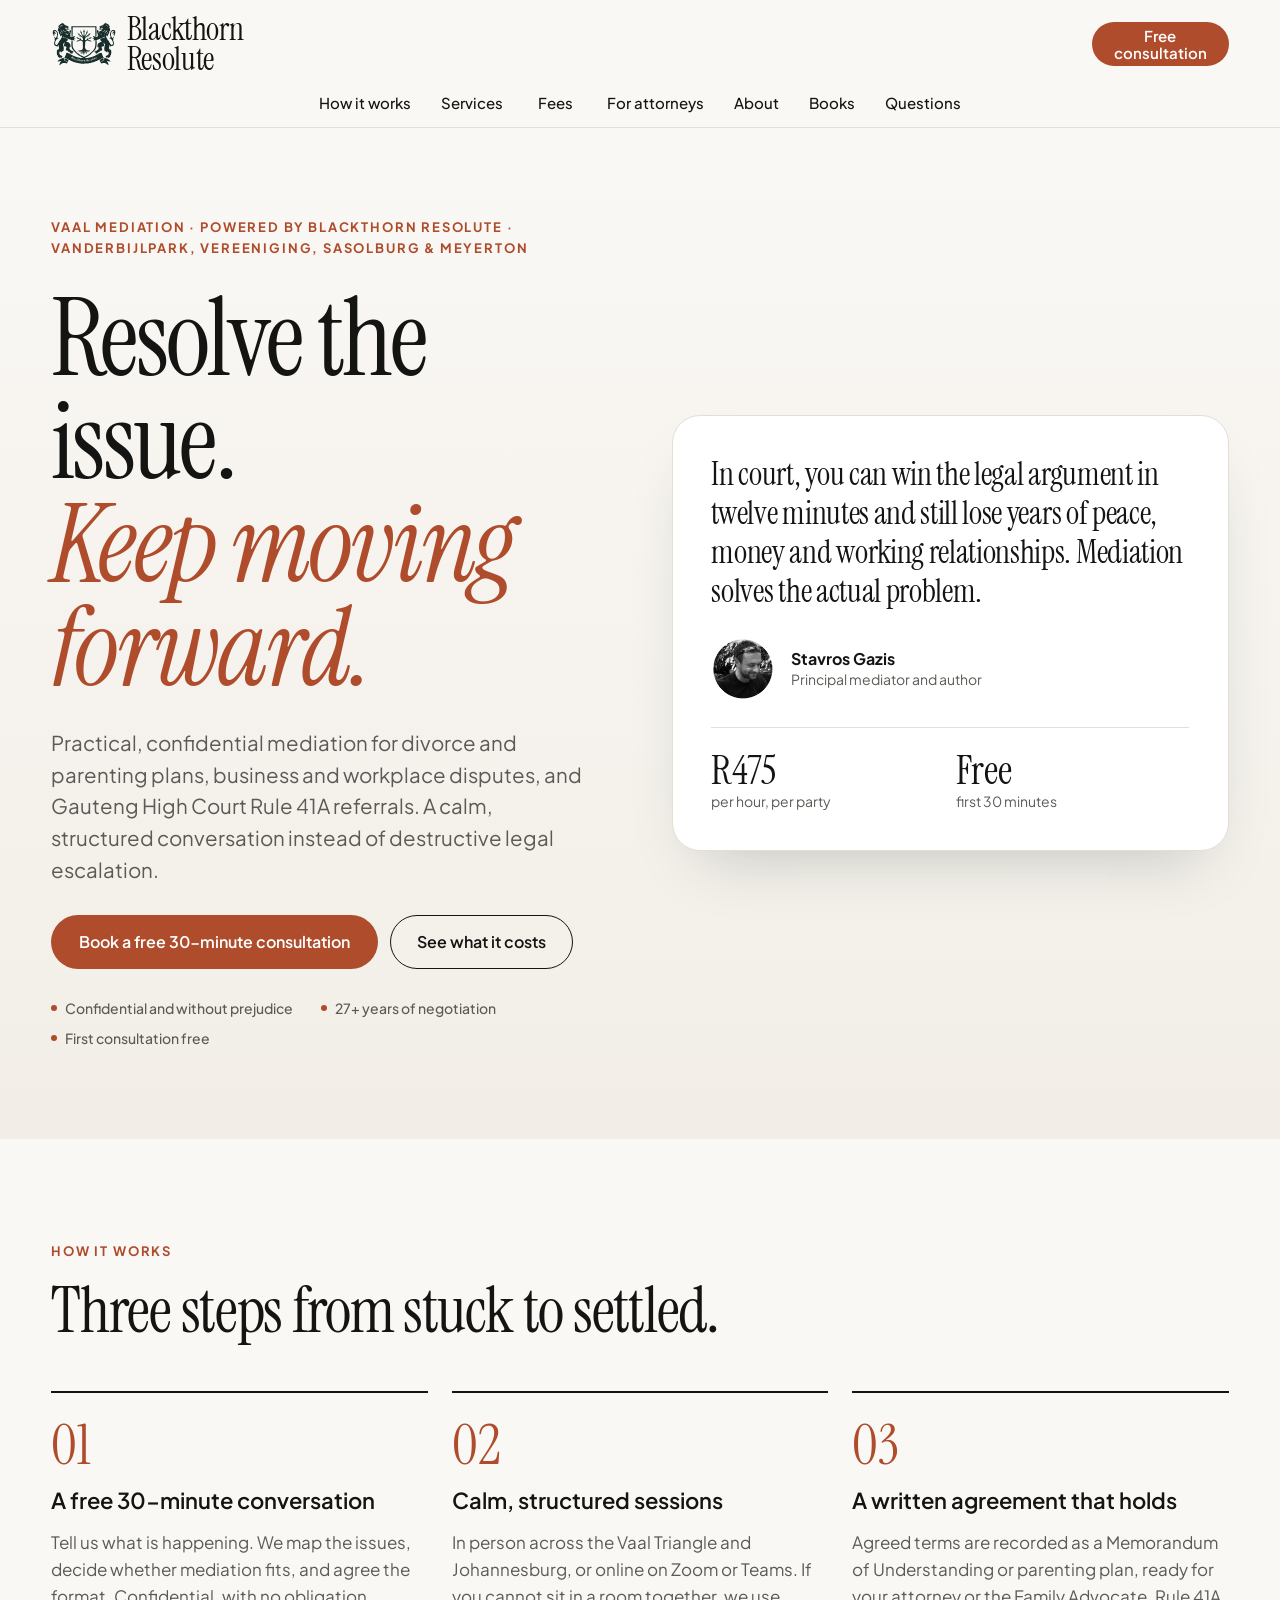
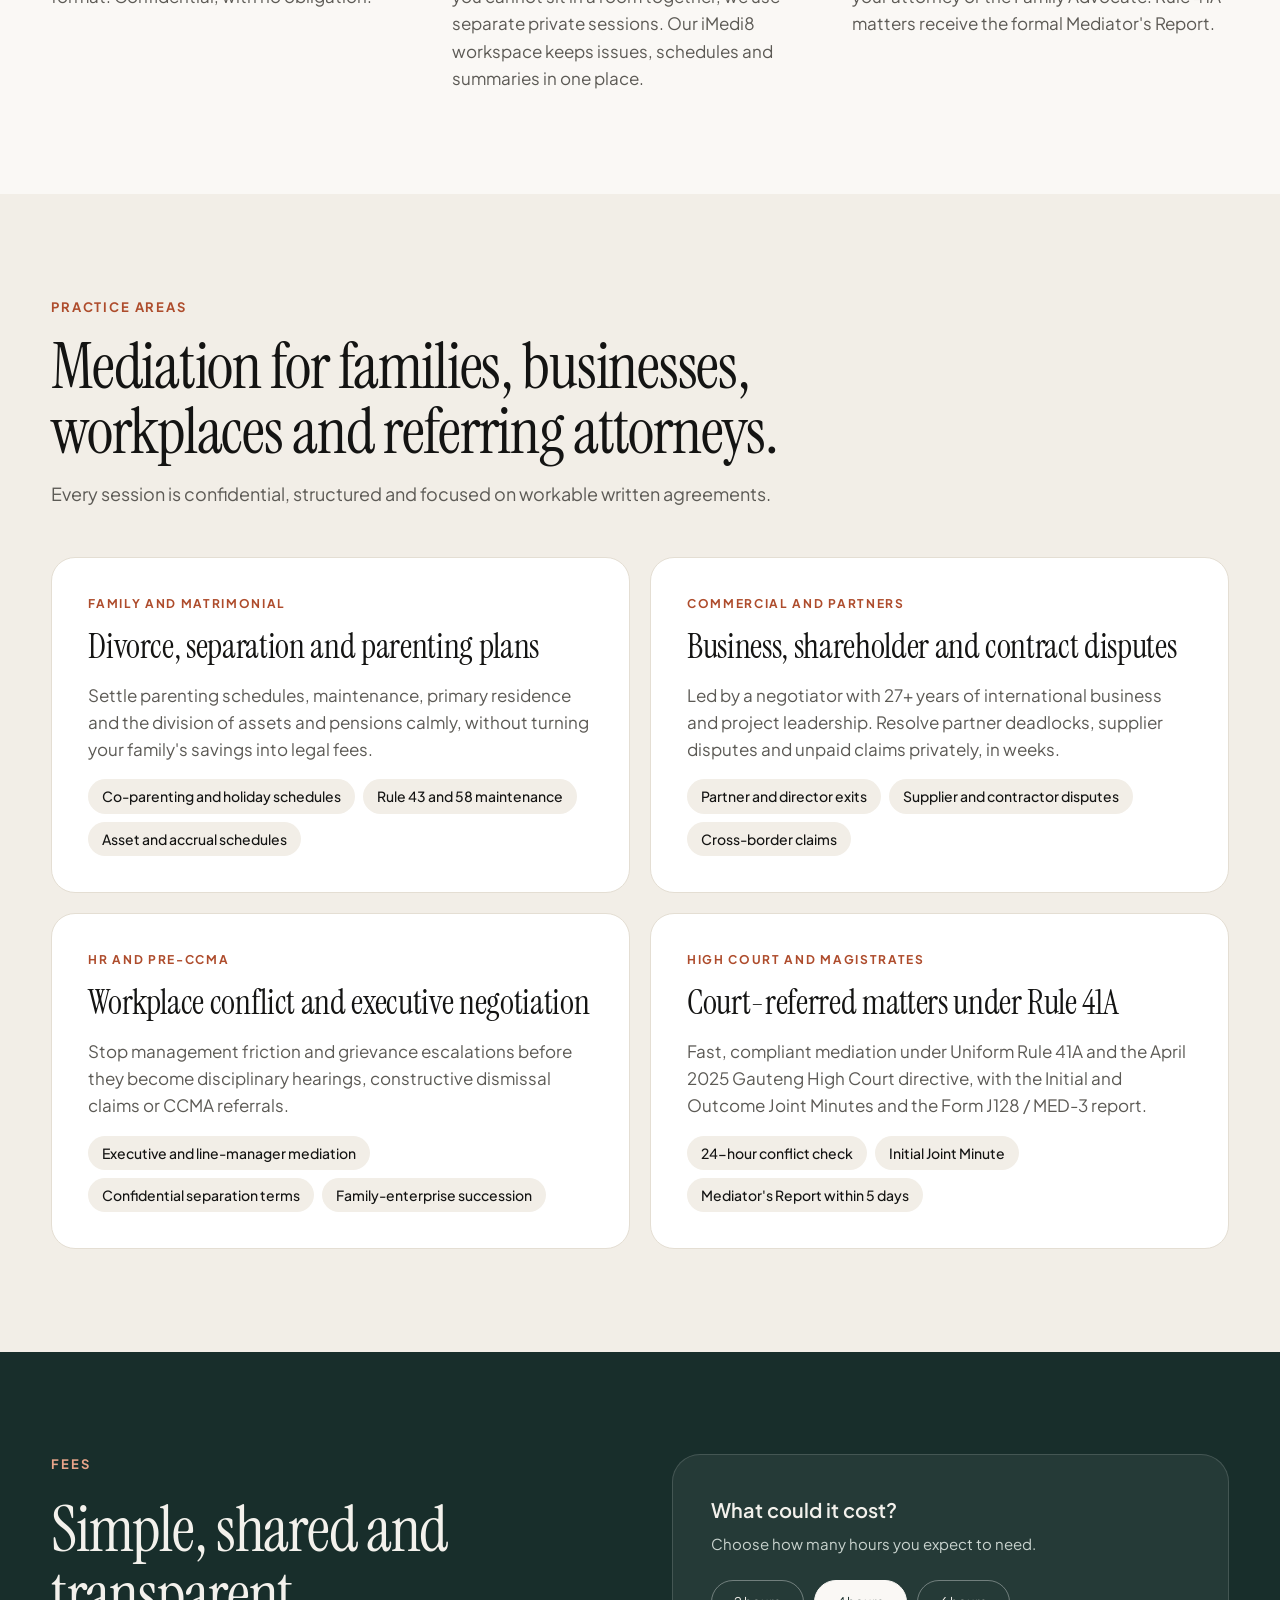
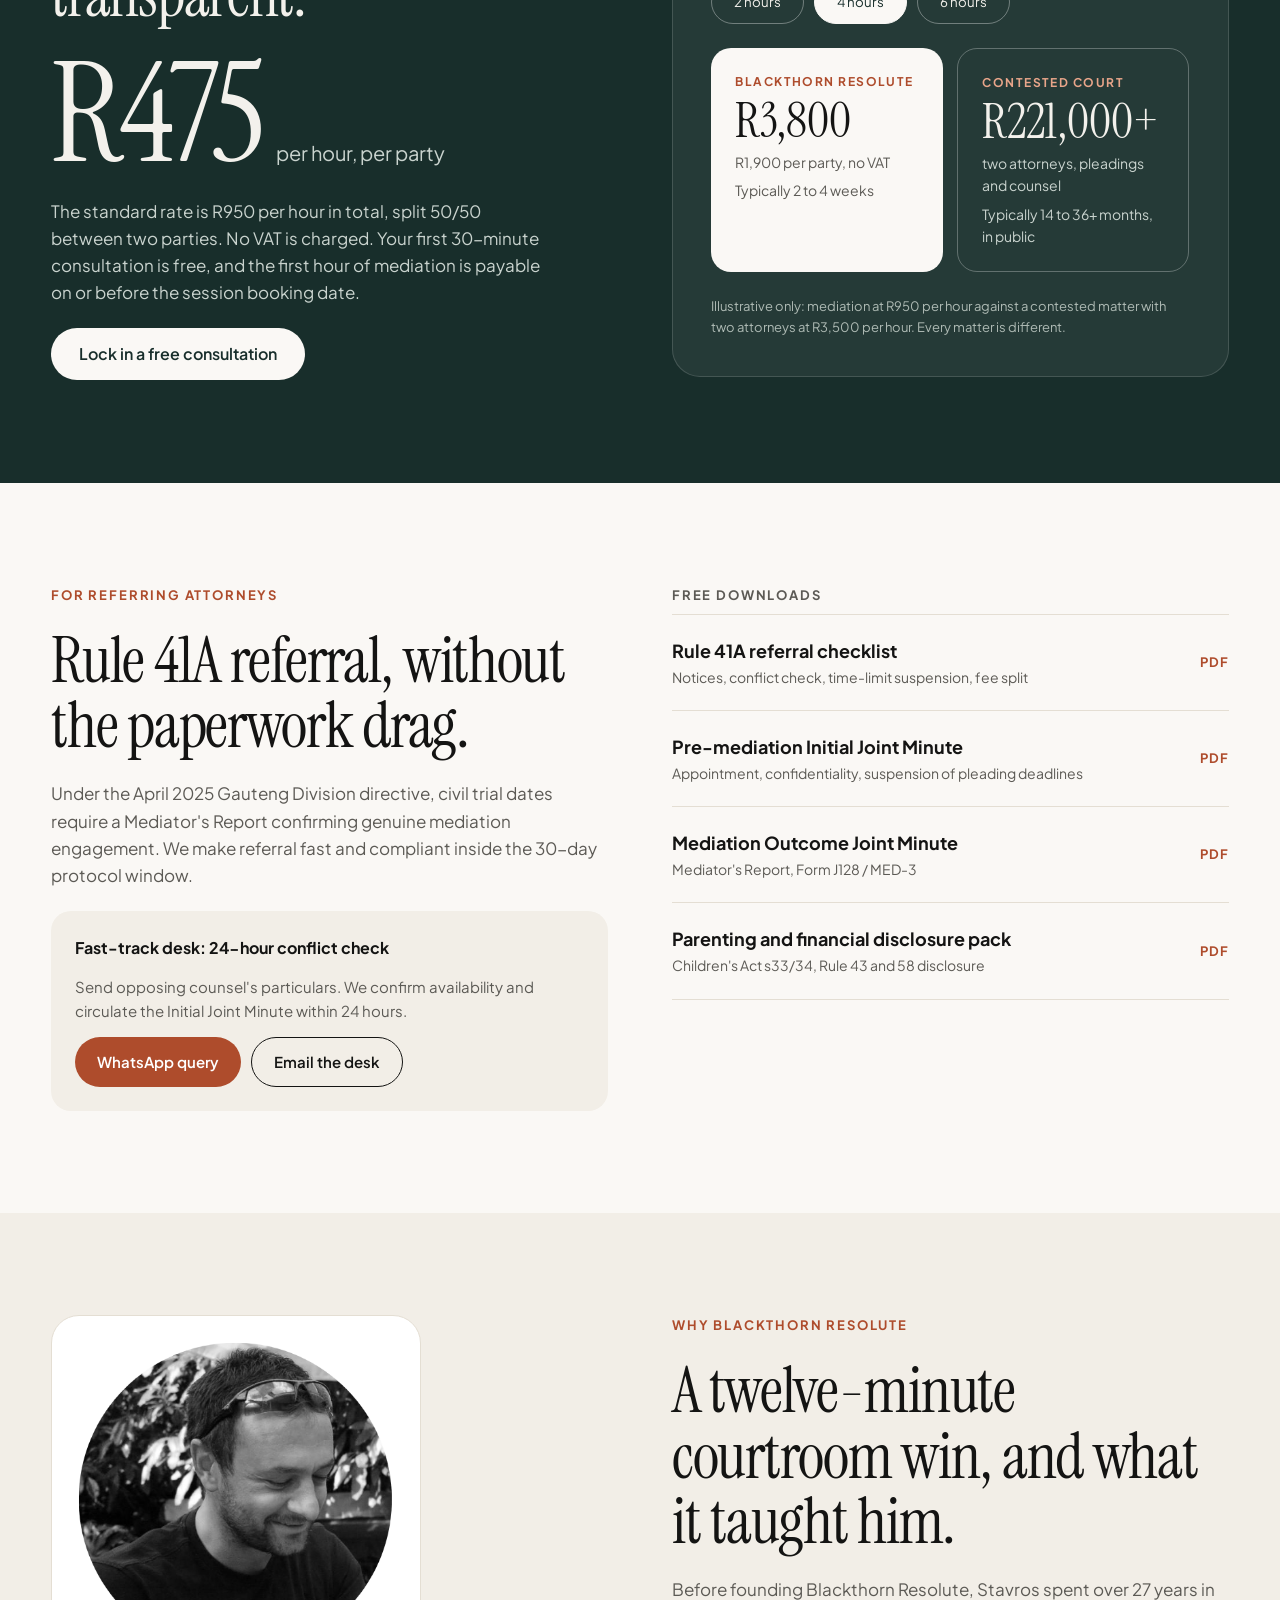
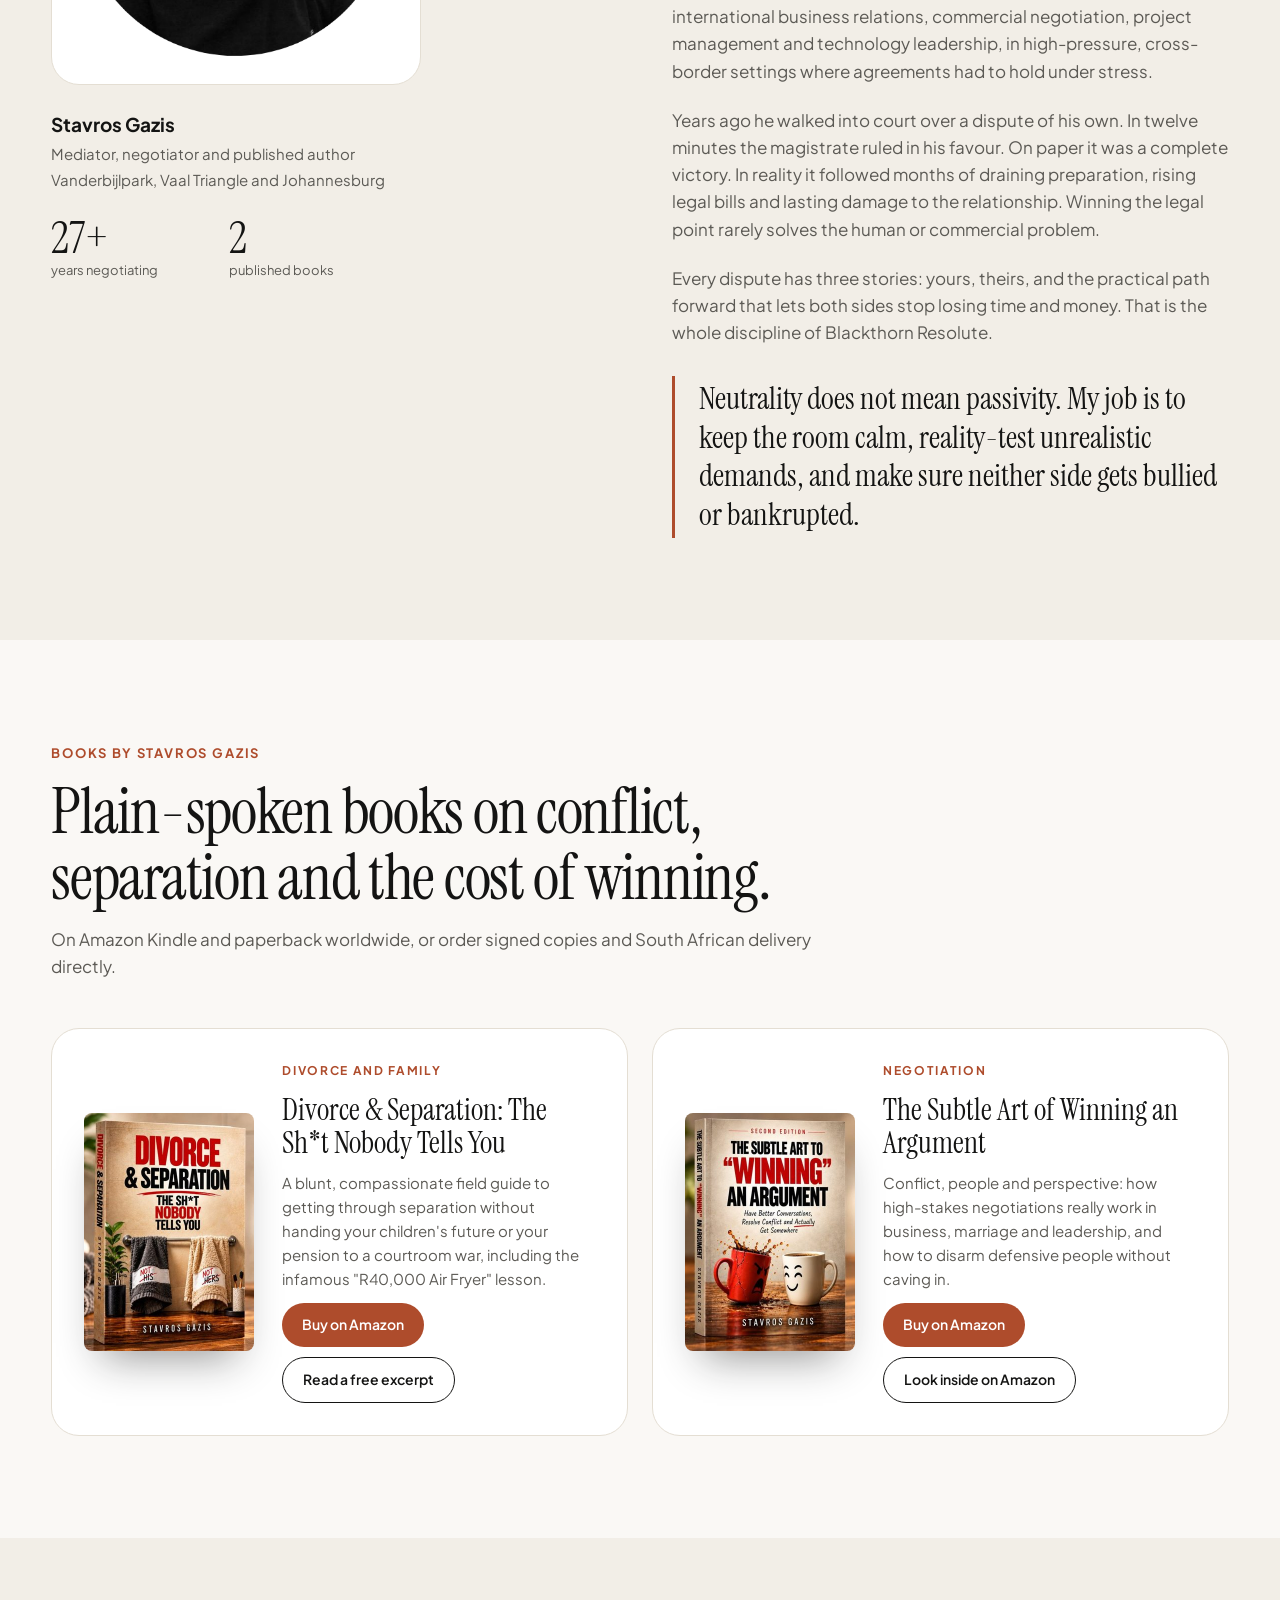
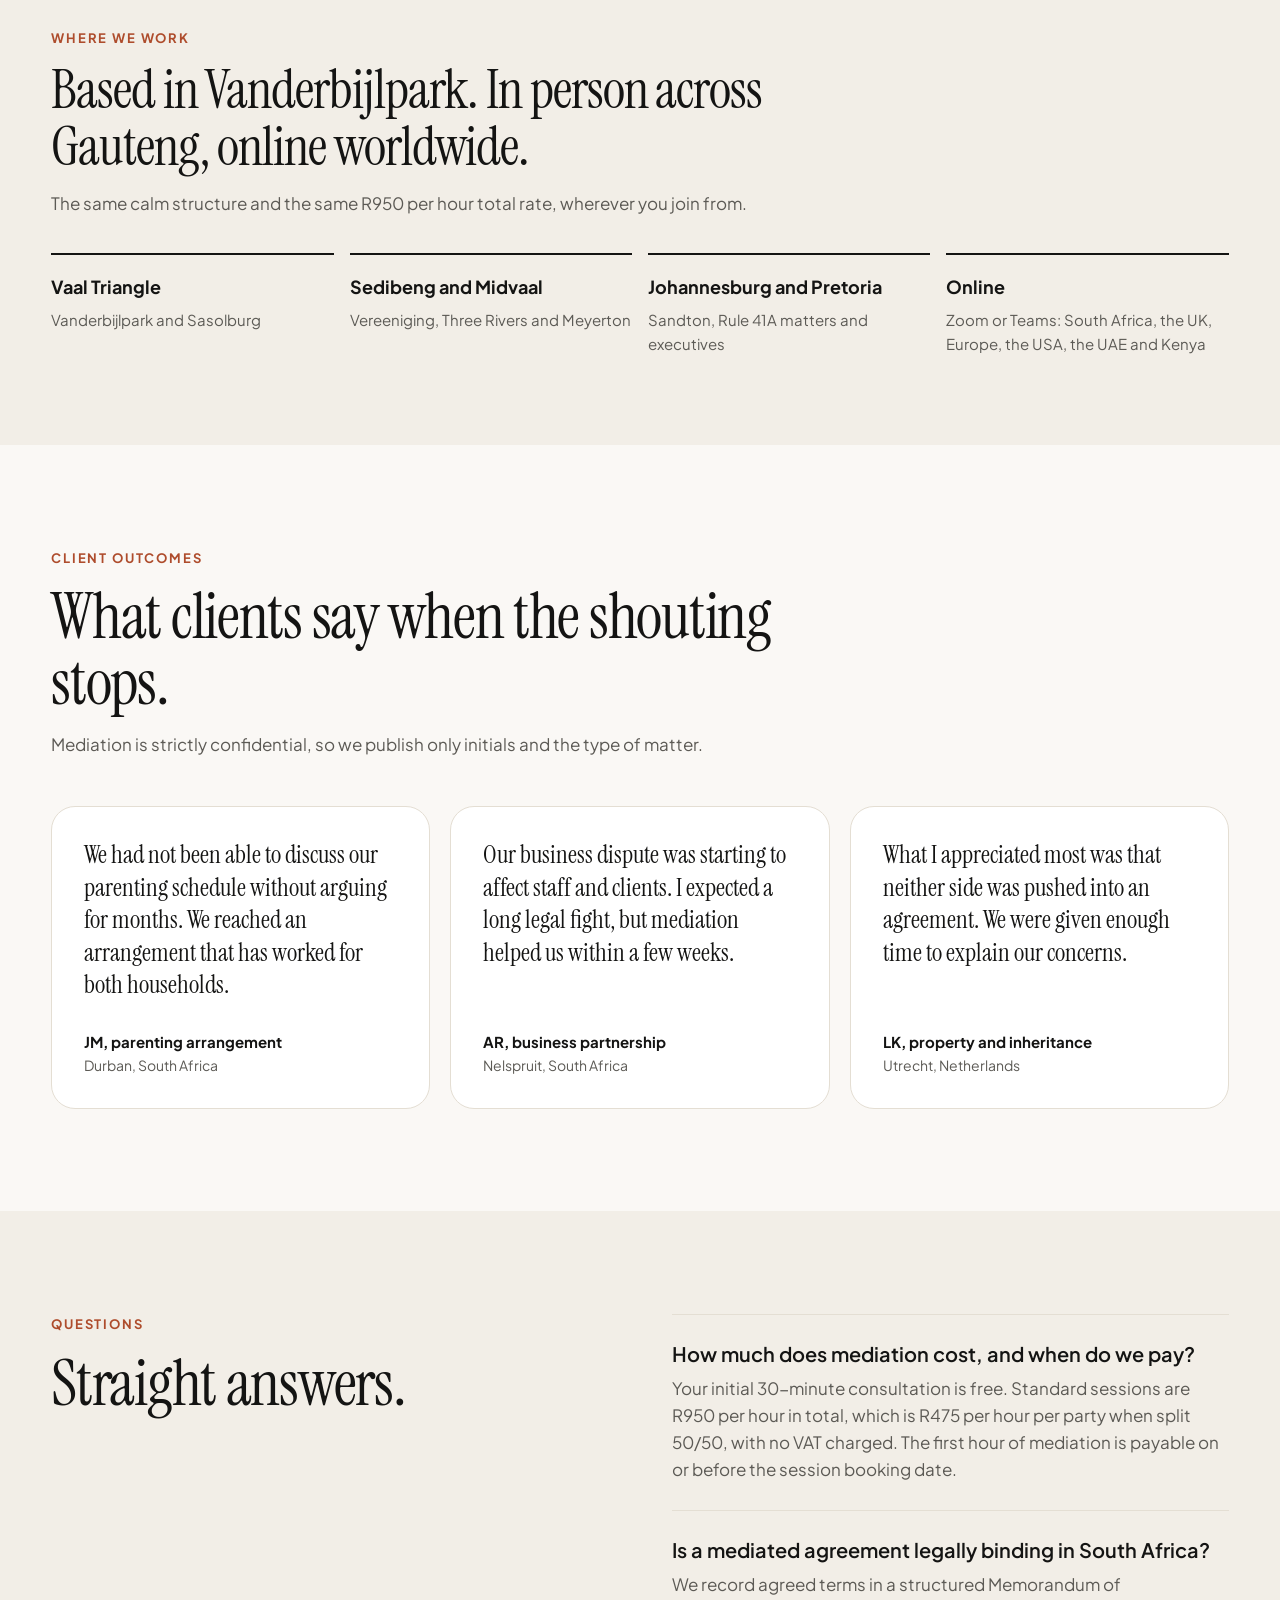
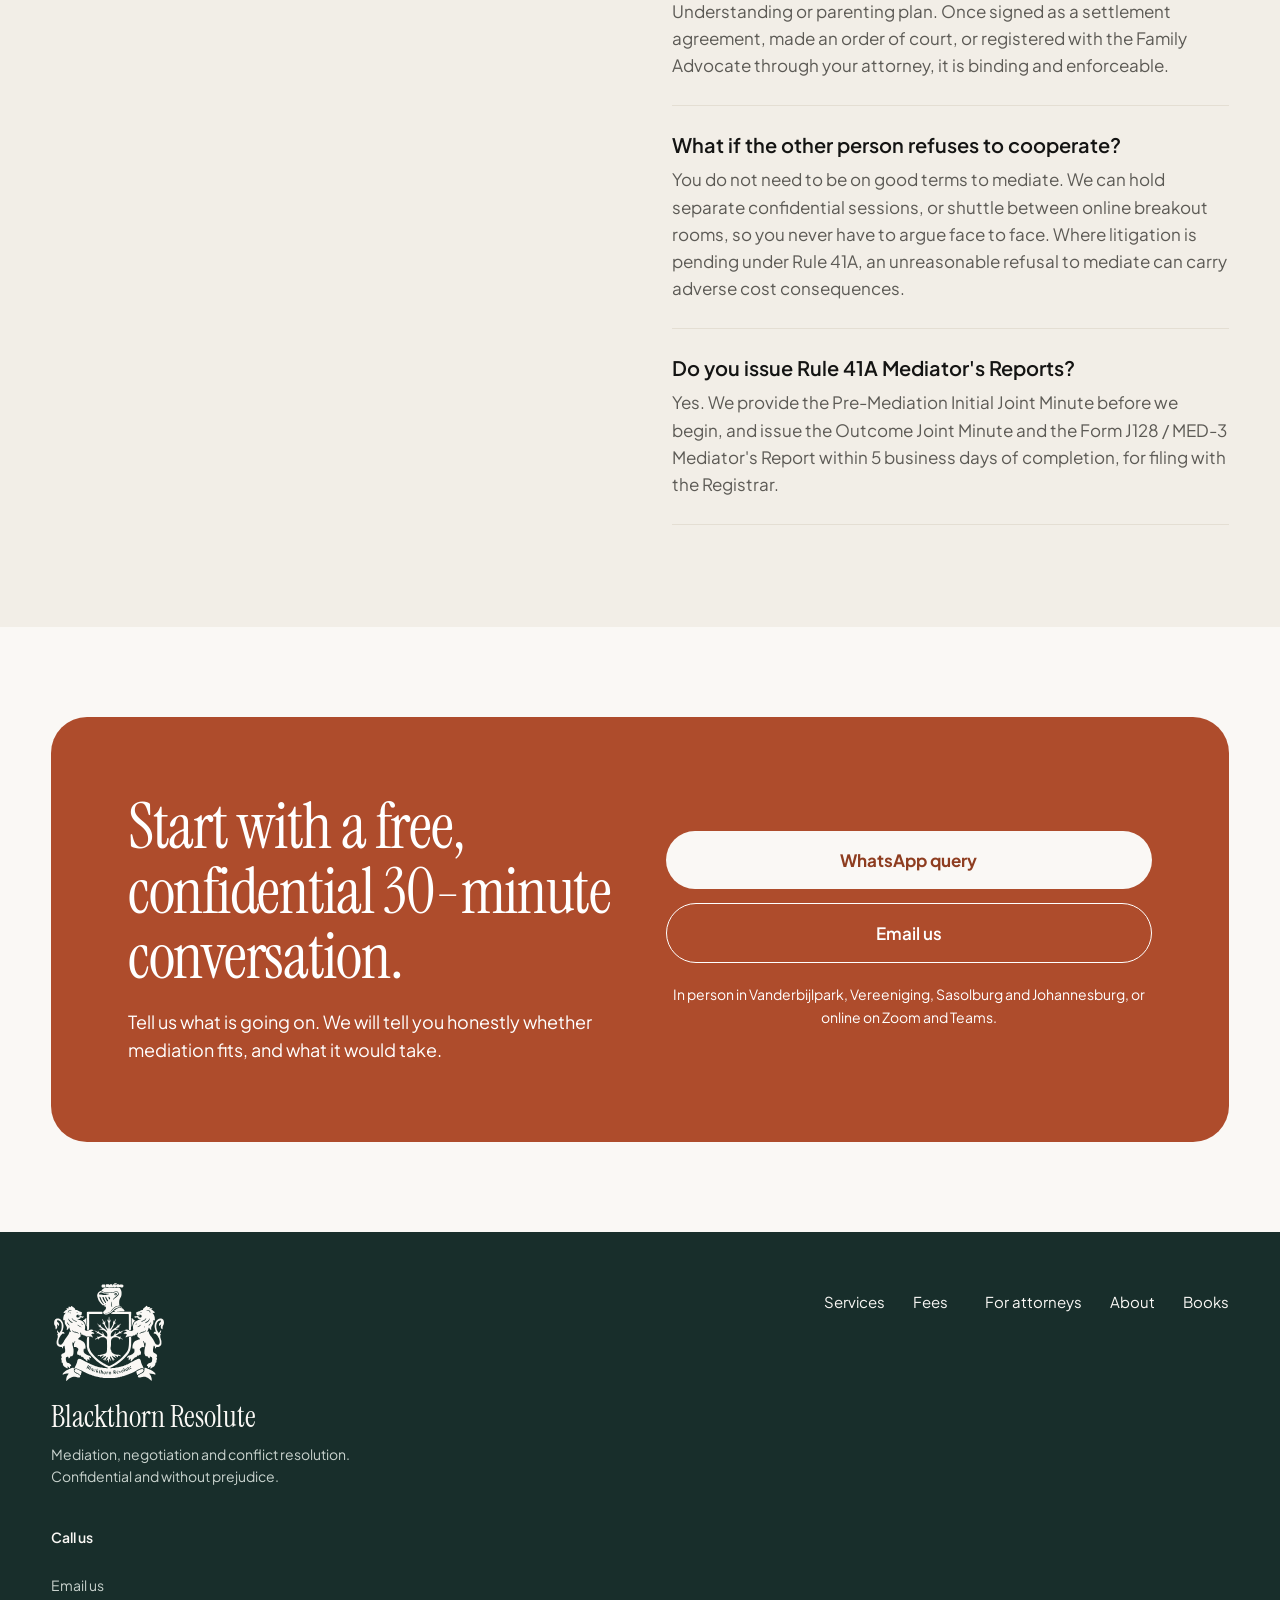
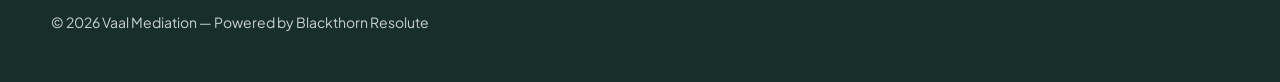
==== index.html @ d70e021b "Move Look inside button to second book" ====
<!doctype html>
<html lang="en">
<head>
<meta charset="utf-8">
<meta name="viewport" content="width=device-width, initial-scale=1">
<title>Vaal Mediation | Vanderbijlpark, Vereeniging, Sasolburg &amp; Meyerton</title>
<meta name="description" content="Vaal Mediation, powered by Blackthorn Resolute: divorce, business &amp; Rule 41A mediation in Vanderbijlpark, Vereeniging, Sasolburg &amp; Meyerton. Free 30-min consult">
<link rel="icon" href="assets/crest-compact-ink.svg" type="image/svg+xml">
<link rel="icon" href="favicon.ico" sizes="48x48">
<link rel="apple-touch-icon" href="apple-touch-icon.png">
<link rel="preconnect" href="https://fonts.googleapis.com">
<link rel="preconnect" href="https://fonts.gstatic.com" crossorigin>
<link rel="preload" as="style" href="https://fonts.googleapis.com/css2?family=Instrument+Serif:ital@0;1&family=Plus+Jakarta+Sans:wght@400;500;600;700&display=swap">
<link rel="stylesheet" href="https://fonts.googleapis.com/css2?family=Instrument+Serif:ital@0;1&family=Plus+Jakarta+Sans:wght@400;500;600;700&display=swap" media="print" onload="this.media='all'">
<noscript><link rel="stylesheet" href="https://fonts.googleapis.com/css2?family=Instrument+Serif:ital@0;1&family=Plus+Jakarta+Sans:wght@400;500;600;700&display=swap"></noscript>
<style>
body{margin:0}
a{color:#AE4C2C}a:hover{color:#8E3D20}
html{scroll-behavior:smooth}
.hrs{border:1.5px solid rgba(255,255,255,.35);background:transparent;color:#F3F1EC}
.hrs[aria-pressed="true"]{border-color:#FAF8F5;background:#FAF8F5;color:#182E2B}
</style>
<link rel="canonical" href="https://vaalmediation.co.za/">
<meta name="robots" content="index, follow, max-image-preview:large, max-snippet:-1, max-video-preview:-1">
<!-- Search engine verification (uncomment + paste codes when issued): <meta name="google-site-verification" content="PASTE_GOOGLE_CODE"> <meta name="msvalidate.01" content="PASTE_BING_CODE"> -->
<meta name="author" content="Stavros Gazis — Blackthorn Resolute">
<meta name="geo.region" content="ZA-GP">
<meta name="geo.placename" content="Vanderbijlpark, Vereeniging, Sasolburg, Meyerton, Three Rivers, Vaal Triangle, Sedibeng, Gauteng">
<meta property="og:type" content="website">
<meta property="og:locale" content="en_ZA">
<meta property="og:site_name" content="Vaal Mediation — Powered by Blackthorn Resolute">
<meta property="og:title" content="Vaal Mediation | Divorce, Business &amp; Rule 41A Mediation in Vanderbijlpark, Vereeniging &amp; Sasolburg">
<meta property="og:description" content="Confidential mediation across the Vaal Triangle (Vanderbijlpark, Vereeniging, Sasolburg, Meyerton) and online, powered by Blackthorn Resolute. R475/hr per party. Free 30-minute consultation.">
<meta property="og:url" content="https://vaalmediation.co.za/">
<meta property="og:image" content="https://vaalmediation.co.za/assets/stavros.png">
<meta name="twitter:card" content="summary_large_image">
<meta name="twitter:title" content="Vaal Mediation — Powered by Blackthorn Resolute">
<meta name="twitter:description" content="Divorce, parenting plan, commercial and Rule 41A mediation in Vanderbijlpark, Vereeniging, Sasolburg &amp; Meyerton. R475/hr per party. Free 30-minute consultation.">
<meta name="twitter:image" content="https://vaalmediation.co.za/assets/stavros.png">
<script type="application/ld+json">
{
  "@context": "https://schema.org",
  "@graph": [
    {
      "@type": [
        "LegalService",
        "ProfessionalService"
      ],
      "@id": "https://vaalmediation.co.za/#service",
      "name": "Vaal Mediation — Powered by Blackthorn Resolute",
      "alternateName": "Blackthorn Resolute Vaal Triangle Mediation Desk",
      "url": "https://vaalmediation.co.za/",
      "logo": "https://vaalmediation.co.za/assets/crest-compact-ink.svg",
      "image": "https://vaalmediation.co.za/assets/stavros.png",
      "description": "Dedicated Vaal Triangle and Sedibeng regional mediation desk of Blackthorn Resolute, led by Principal Mediator Stavros Gazis. Specialising in divorce and parenting plans, business and shareholder disputes, workplace conflict, and Gauteng High Court Rule 41A referrals in Vanderbijlpark, Vereeniging, Sasolburg, Three Rivers, and Meyerton.",
      "telephone": "+27648987503",
      "email": "support@blackthornresolute.co.za",
      "priceRange": "R475 per hour per party (R950/hr total, no VAT)",
      "currenciesAccepted": "ZAR",
      "founder": {
        "@id": "https://vaalmediation.co.za/#stavros-gazis"
      },
      "parentOrganization": {
        "@type": "Organization",
        "name": "Blackthorn Resolute",
        "url": "https://blackthornresolute.co.za/"
      },
      "address": {
        "@type": "PostalAddress",
        "addressLocality": "Vanderbijlpark",
        "addressRegion": "Gauteng",
        "addressCountry": "ZA"
      },
      "areaServed": [
        {
          "@type": "City",
          "name": "Vanderbijlpark"
        },
        {
          "@type": "City",
          "name": "Vereeniging"
        },
        {
          "@type": "City",
          "name": "Sasolburg"
        },
        {
          "@type": "City",
          "name": "Meyerton"
        },
        {
          "@type": "Place",
          "name": "Three Rivers"
        },
        {
          "@type": "AdministrativeArea",
          "name": "Vaal Triangle"
        },
        {
          "@type": "AdministrativeArea",
          "name": "Sedibeng District Municipality"
        },
        {
          "@type": "AdministrativeArea",
          "name": "Midvaal Local Municipality"
        },
        {
          "@type": "City",
          "name": "Johannesburg"
        },
        {
          "@type": "City",
          "name": "Pretoria"
        }
      ],
      "hasOfferCatalog": {
        "@type": "OfferCatalog",
        "name": "Vaal Triangle Mediation Services",
        "itemListElement": [
          {
            "@type": "Offer",
            "name": "Free 30-Minute Initial Mediation Consultation",
            "price": "0",
            "priceCurrency": "ZAR"
          },
          {
            "@type": "Offer",
            "name": "Standard Mediation Session (Per Party Split Rate)",
            "price": "475",
            "priceCurrency": "ZAR",
            "description": "R950 per hour in total, split 50/50 at R475 per hour per party, with no VAT charged."
          }
        ]
      }
    },
    {
      "@type": "Person",
      "@id": "https://vaalmediation.co.za/#stavros-gazis",
      "name": "Stavros Gazis",
      "jobTitle": "Principal Mediator, Negotiator and Author",
      "worksFor": {
        "@id": "https://vaalmediation.co.za/#service"
      },
      "sameAs": [
        "https://www.amazon.com/dp/B0HM3ZNJ4K",
        "https://www.amazon.com/dp/B0HLMHGGYF"
      ]
    },
    {
      "@type": "Book",
      "name": "Divorce & Separation: The Sh*t Nobody Tells You",
      "author": {
        "@id": "https://vaalmediation.co.za/#stavros-gazis"
      },
      "url": "https://www.amazon.com/dp/B0HM3ZNJ4K",
      "identifier": "B0HM3ZNJ4K"
    },
    {
      "@type": "Book",
      "name": "The Subtle Art of Winning an Argument",
      "author": {
        "@id": "https://vaalmediation.co.za/#stavros-gazis"
      },
      "isbn": "979-8657033007",
      "url": "https://www.amazon.com/dp/B0HLMHGGYF",
      "identifier": "B0HLMHGGYF"
    },
    {
      "@type": "FAQPage",
      "mainEntity": [
        {
          "@type": "Question",
          "name": "How much does mediation cost in the Vaal Triangle, and when do we pay?",
          "acceptedAnswer": {
            "@type": "Answer",
            "text": "Your initial 30-minute consultation is free. Standard sessions are R950 per hour in total, which is R475 per hour per party when split 50/50, with no VAT charged. The first hour of mediation is payable on or before the session booking date."
          }
        },
        {
          "@type": "Question",
          "name": "Is a mediated agreement legally binding in South Africa?",
          "acceptedAnswer": {
            "@type": "Answer",
            "text": "We record agreed terms in a structured Memorandum of Understanding or parenting plan. Once signed as a settlement agreement, made an order of court, or registered with the Family Advocate through your attorney, it is binding and enforceable."
          }
        },
        {
          "@type": "Question",
          "name": "What if the other person refuses to cooperate?",
          "acceptedAnswer": {
            "@type": "Answer",
            "text": "You do not need to be on good terms to mediate. We can hold separate confidential sessions, or shuttle between online breakout rooms, so you never have to argue face to face. Where litigation is pending under Rule 41A, an unreasonable refusal to mediate can carry adverse cost consequences."
          }
        },
        {
          "@type": "Question",
          "name": "Do you issue Rule 41A Mediator's Reports?",
          "acceptedAnswer": {
            "@type": "Answer",
            "text": "Yes. We provide the Pre-Mediation Initial Joint Minute before we begin, and issue the Outcome Joint Minute and the Form J128 / MED-3 Mediator's Report within 5 business days of completion, for filing with the Registrar."
          }
        }
      ]
    }
  ]
}
</script>
</head>
<body>


<div style="--ink:#141413; --paper:#FAF8F5; --paper2:#F2EEE7; --forest:#182E2B; --clay:#AE4C2C; --claylight:#E8A58A; --line:#E4DED3; --muted:#5C5A55; background: var(--paper); color: var(--ink); font-family: 'Plus Jakarta Sans', system-ui, sans-serif; font-size: 17px; line-height: 1.6; -webkit-font-smoothing: antialiased">

<!-- ============ HEADER ============ -->
<header style="border-bottom: 1px solid var(--line); background: var(--paper)">
<div style="max-width: 1240px; margin: 0 auto; padding: 14px clamp(20px, 4vw, 56px) 0; display: flex; align-items: center; justify-content: space-between; gap: 12px">
<a href="#top" style="display: flex; align-items: center; gap: 10px; text-decoration: none; color: var(--ink); min-width: 0">
<img src="assets/crest-compact-ink.svg" alt="Blackthorn Resolute crest" width="1494" height="1051" style="height: 46px; width: auto; display: block; flex: none">
<span style="font-family: 'Instrument Serif', Georgia, serif; font-size: clamp(24px, 6.4vw, 32px); line-height: 0.95; letter-spacing: -0.01em; display: flex; flex-direction: column"><span>Blackthorn</span><span>Resolute</span></span>
</a>
<a href="https://wa.me/27648987503?text=Hi%20Stavros%2C%20I%20found%20you%20on%20VaalMediation.co.za%20and%20would%20like%20to%20book%20a%20free%2030-minute%20consultation." style="display: inline-flex; align-items: center; justify-content: center; min-height: 44px; padding: 0 clamp(14px, 3.6vw, 22px); border-radius: 999px; background: var(--clay); color: #fff; font-weight: 600; font-size: clamp(13px, 3.7vw, 15px); text-decoration: none; text-align: center; line-height: 1.15; flex: none">Free<br>consultation</a>
</div>
<nav aria-label="Main" style="max-width: 1240px; margin: 0 auto; padding: 4px clamp(20px, 4vw, 56px) 0; display: flex; flex-wrap: wrap; gap: 0 clamp(18px, 2.4vw, 30px); justify-content: center">
<a href="#how" style="color: var(--ink); text-decoration: none; font-size: 15px; font-weight: 500; padding: 12px 0; min-height: 44px; box-sizing: border-box">How it works</a>
<a href="#services" style="color: var(--ink); text-decoration: none; font-size: 15px; font-weight: 500; padding: 12px 0; min-height: 44px; box-sizing: border-box">Services</a>
<a href="#fees" style="color: var(--ink); text-decoration: none; font-size: 15px; font-weight: 500; padding: 12px 0; min-height: 44px; min-width: 44px; display: inline-flex; align-items: center; justify-content: center; box-sizing: border-box">Fees</a>
<a href="#attorneys" style="color: var(--ink); text-decoration: none; font-size: 15px; font-weight: 500; padding: 12px 0; min-height: 44px; box-sizing: border-box">For attorneys</a>
<a href="#about" style="color: var(--ink); text-decoration: none; font-size: 15px; font-weight: 500; padding: 12px 0; min-height: 44px; box-sizing: border-box">About</a>
<a href="#books" style="color: var(--ink); text-decoration: none; font-size: 15px; font-weight: 500; padding: 12px 0; min-height: 44px; box-sizing: border-box">Books</a>
<a href="#questions" style="color: var(--ink); text-decoration: none; font-size: 15px; font-weight: 500; padding: 12px 0; min-height: 44px; box-sizing: border-box">Questions</a>
</nav>
</header>

<!-- ============ HERO ============ -->
<section id="top" style="background: linear-gradient(180deg, var(--paper) 0%, var(--paper2) 100%)">
<div style="max-width: 1240px; margin: 0 auto; padding: clamp(48px, 7vw, 104px) clamp(20px, 4vw, 56px) clamp(56px, 7vw, 96px); display: grid; grid-template-columns: repeat(auto-fit, minmax(min(100%, 440px), 1fr)); gap: clamp(40px, 5vw, 72px); align-items: center">
<div style="display: flex; flex-direction: column; gap: 28px">
<p style="margin: 0; font-size: 13px; font-weight: 700; letter-spacing: 0.14em; text-transform: uppercase; color: var(--clay)">Vaal Mediation · Powered by Blackthorn Resolute · Vanderbijlpark, Vereeniging, Sasolburg &amp; Meyerton</p>
<h1 style="margin: 0; font-family: 'Instrument Serif', Georgia, serif; font-weight: 400; font-size: clamp(54px, 8.4vw, 112px); line-height: 0.96; letter-spacing: -0.025em">Resolve the issue.<br><em style="color: var(--clay)">Keep moving forward.</em></h1>
<p style="margin: 0; max-width: 540px; font-size: clamp(18px, 1.6vw, 21px); line-height: 1.55; color: var(--muted)">Practical, confidential mediation for divorce and parenting plans, business and workplace disputes, and Gauteng High Court Rule 41A referrals. A calm, structured conversation instead of destructive legal escalation.</p>
<div style="display: flex; flex-wrap: wrap; gap: 12px">
<a href="#book" style="display: inline-flex; align-items: center; justify-content: center; min-height: 52px; padding: 0 28px; border-radius: 999px; background: var(--clay); color: #fff; font-weight: 600; font-size: 16px; text-decoration: none">Book a free 30-minute consultation</a>
<a href="#fees" style="display: inline-flex; align-items: center; justify-content: center; min-height: 52px; padding: 0 26px; border-radius: 999px; border: 1px solid var(--ink); color: var(--ink); font-weight: 600; font-size: 16px; text-decoration: none">See what it costs</a>
</div>
<ul style="margin: 0; padding: 0; list-style: none; display: flex; flex-wrap: wrap; gap: 8px 28px; font-size: 14px; font-weight: 500; color: var(--muted)">
<li style="display: flex; align-items: center; gap: 8px"><span style="width: 6px; height: 6px; border-radius: 50%; background: var(--clay)"></span>Confidential and without prejudice</li>
<li style="display: flex; align-items: center; gap: 8px"><span style="width: 6px; height: 6px; border-radius: 50%; background: var(--clay)"></span>27+ years of negotiation</li>
<li style="display: flex; align-items: center; gap: 8px"><span style="width: 6px; height: 6px; border-radius: 50%; background: var(--clay)"></span>First consultation free</li>
</ul>
</div>
<figure style="margin: 0; background: #fff; border: 1px solid var(--line); border-radius: 28px; padding: clamp(24px, 3vw, 40px); box-shadow: 0 30px 60px -30px rgba(24,46,43,0.25); display: flex; flex-direction: column; gap: 26px">
<blockquote style="margin: 0; font-family: 'Instrument Serif', Georgia, serif; font-size: clamp(26px, 2.5vw, 34px); line-height: 1.22; letter-spacing: -0.01em">In court, you can win the legal argument in twelve minutes and still lose years of peace, money and working relationships. Mediation solves the actual problem.</blockquote>
<figcaption style="display: flex; align-items: center; gap: 16px">
<img src="assets/stavros.png" alt="Stavros Gazis" width="64" height="64" style="width: 64px; height: 64px; border-radius: 50%; object-fit: cover; flex: none; background: var(--paper2)">
<span style="display: flex; flex-direction: column; line-height: 1.35"><strong style="font-size: 16px">Stavros Gazis</strong><span style="font-size: 14px; color: var(--muted)">Principal mediator and author</span></span>
</figcaption>
<div style="display: grid; grid-template-columns: repeat(auto-fit, minmax(150px, 1fr)); gap: 12px; padding-top: 22px; border-top: 1px solid var(--line)">
<div style="display: flex; flex-direction: column"><span style="font-family: 'Instrument Serif', Georgia, serif; font-size: 40px; line-height: 1">R475</span><span style="font-size: 14px; color: var(--muted)">per hour, per party</span></div>
<div style="display: flex; flex-direction: column"><span style="font-family: 'Instrument Serif', Georgia, serif; font-size: 40px; line-height: 1">Free</span><span style="font-size: 14px; color: var(--muted)">first 30 minutes</span></div>
</div>
</figure>
</div>
</section>

<!-- ============ HOW IT WORKS ============ -->
<section id="how" style="background: var(--paper)">
<div style="max-width: 1240px; margin: 0 auto; padding: clamp(64px, 8vw, 120px) clamp(20px, 4vw, 56px); display: flex; flex-direction: column; gap: 48px">
<div style="max-width: 720px; display: flex; flex-direction: column; gap: 16px">
<p style="margin: 0; font-size: 13px; font-weight: 700; letter-spacing: 0.14em; text-transform: uppercase; color: var(--clay)">How it works</p>
<h2 style="margin: 0; font-family: 'Instrument Serif', Georgia, serif; font-weight: 400; font-size: clamp(38px, 5vw, 64px); line-height: 1.02; letter-spacing: -0.02em">Three steps from stuck to settled.</h2>
</div>
<div style="display: grid; grid-template-columns: repeat(auto-fit, minmax(min(100%, 300px), 1fr)); gap: 24px">
<article style="border-top: 2px solid var(--ink); padding-top: 24px; display: flex; flex-direction: column; gap: 14px">
<span style="font-family: 'Instrument Serif', Georgia, serif; font-size: 56px; line-height: 1; color: var(--clay)">01</span>
<h3 style="margin: 0; font-size: 22px; line-height: 1.25; font-weight: 600">A free 30-minute conversation</h3>
<p style="margin: 0; color: var(--muted)">Tell us what is happening. We map the issues, decide whether mediation fits, and agree the format. Confidential, with no obligation.</p>
</article>
<article style="border-top: 2px solid var(--ink); padding-top: 24px; display: flex; flex-direction: column; gap: 14px">
<span style="font-family: 'Instrument Serif', Georgia, serif; font-size: 56px; line-height: 1; color: var(--clay)">02</span>
<h3 style="margin: 0; font-size: 22px; line-height: 1.25; font-weight: 600">Calm, structured sessions</h3>
<p style="margin: 0; color: var(--muted)">In person across the Vaal Triangle and Johannesburg, or online on Zoom or Teams. If you cannot sit in a room together, we use separate private sessions. Our iMedi8 workspace keeps issues, schedules and summaries in one place.</p>
</article>
<article style="border-top: 2px solid var(--ink); padding-top: 24px; display: flex; flex-direction: column; gap: 14px">
<span style="font-family: 'Instrument Serif', Georgia, serif; font-size: 56px; line-height: 1; color: var(--clay)">03</span>
<h3 style="margin: 0; font-size: 22px; line-height: 1.25; font-weight: 600">A written agreement that holds</h3>
<p style="margin: 0; color: var(--muted)">Agreed terms are recorded as a Memorandum of Understanding or parenting plan, ready for your attorney or the Family Advocate. Rule 41A matters receive the formal Mediator's Report.</p>
</article>
</div>
</div>
</section>

<!-- ============ SERVICES ============ -->
<section id="services" style="background: var(--paper2)">
<div style="max-width: 1240px; margin: 0 auto; padding: clamp(64px, 8vw, 120px) clamp(20px, 4vw, 56px); display: flex; flex-direction: column; gap: 48px">
<div style="max-width: 760px; display: flex; flex-direction: column; gap: 16px">
<p style="margin: 0; font-size: 13px; font-weight: 700; letter-spacing: 0.14em; text-transform: uppercase; color: var(--clay)">Practice areas</p>
<h2 style="margin: 0; font-family: 'Instrument Serif', Georgia, serif; font-weight: 400; font-size: clamp(38px, 5vw, 64px); line-height: 1.02; letter-spacing: -0.02em">Mediation for families, businesses, workplaces and referring attorneys.</h2>
<p style="margin: 0; color: var(--muted); font-size: 18px">Every session is confidential, structured and focused on workable written agreements.</p>
</div>
<div style="display: grid; grid-template-columns: repeat(auto-fit, minmax(min(100%, 460px), 1fr)); gap: 20px">
<article style="background: #fff; border: 1px solid var(--line); border-radius: 24px; padding: clamp(24px, 3vw, 36px); display: flex; flex-direction: column; gap: 16px">
<p style="margin: 0; font-size: 12px; font-weight: 700; letter-spacing: 0.14em; text-transform: uppercase; color: var(--clay)">Family and matrimonial</p>
<h3 style="margin: 0; font-family: 'Instrument Serif', Georgia, serif; font-weight: 400; font-size: 34px; line-height: 1.08; letter-spacing: -0.01em">Divorce, separation and parenting plans</h3>
<p style="margin: 0; color: var(--muted)">Settle parenting schedules, maintenance, primary residence and the division of assets and pensions calmly, without turning your family's savings into legal fees.</p>
<ul style="margin: 0; padding: 0; list-style: none; display: flex; flex-wrap: wrap; gap: 8px">
<li style="padding: 6px 14px; border-radius: 999px; background: var(--paper2); font-size: 14px; font-weight: 500">Co-parenting and holiday schedules</li>
<li style="padding: 6px 14px; border-radius: 999px; background: var(--paper2); font-size: 14px; font-weight: 500">Rule 43 and 58 maintenance</li>
<li style="padding: 6px 14px; border-radius: 999px; background: var(--paper2); font-size: 14px; font-weight: 500">Asset and accrual schedules</li>
</ul>
</article>
<article style="background: #fff; border: 1px solid var(--line); border-radius: 24px; padding: clamp(24px, 3vw, 36px); display: flex; flex-direction: column; gap: 16px">
<p style="margin: 0; font-size: 12px; font-weight: 700; letter-spacing: 0.14em; text-transform: uppercase; color: var(--clay)">Commercial and partners</p>
<h3 style="margin: 0; font-family: 'Instrument Serif', Georgia, serif; font-weight: 400; font-size: 34px; line-height: 1.08; letter-spacing: -0.01em">Business, shareholder and contract disputes</h3>
<p style="margin: 0; color: var(--muted)">Led by a negotiator with 27+ years of international business and project leadership. Resolve partner deadlocks, supplier disputes and unpaid claims privately, in weeks.</p>
<ul style="margin: 0; padding: 0; list-style: none; display: flex; flex-wrap: wrap; gap: 8px">
<li style="padding: 6px 14px; border-radius: 999px; background: var(--paper2); font-size: 14px; font-weight: 500">Partner and director exits</li>
<li style="padding: 6px 14px; border-radius: 999px; background: var(--paper2); font-size: 14px; font-weight: 500">Supplier and contractor disputes</li>
<li style="padding: 6px 14px; border-radius: 999px; background: var(--paper2); font-size: 14px; font-weight: 500">Cross-border claims</li>
</ul>
</article>
<article style="background: #fff; border: 1px solid var(--line); border-radius: 24px; padding: clamp(24px, 3vw, 36px); display: flex; flex-direction: column; gap: 16px">
<p style="margin: 0; font-size: 12px; font-weight: 700; letter-spacing: 0.14em; text-transform: uppercase; color: var(--clay)">HR and pre-CCMA</p>
<h3 style="margin: 0; font-family: 'Instrument Serif', Georgia, serif; font-weight: 400; font-size: 34px; line-height: 1.08; letter-spacing: -0.01em">Workplace conflict and executive negotiation</h3>
<p style="margin: 0; color: var(--muted)">Stop management friction and grievance escalations before they become disciplinary hearings, constructive dismissal claims or CCMA referrals.</p>
<ul style="margin: 0; padding: 0; list-style: none; display: flex; flex-wrap: wrap; gap: 8px">
<li style="padding: 6px 14px; border-radius: 999px; background: var(--paper2); font-size: 14px; font-weight: 500">Executive and line-manager mediation</li>
<li style="padding: 6px 14px; border-radius: 999px; background: var(--paper2); font-size: 14px; font-weight: 500">Confidential separation terms</li>
<li style="padding: 6px 14px; border-radius: 999px; background: var(--paper2); font-size: 14px; font-weight: 500">Family-enterprise succession</li>
</ul>
</article>
<article style="background: #fff; border: 1px solid var(--line); border-radius: 24px; padding: clamp(24px, 3vw, 36px); display: flex; flex-direction: column; gap: 16px">
<p style="margin: 0; font-size: 12px; font-weight: 700; letter-spacing: 0.14em; text-transform: uppercase; color: var(--clay)">High Court and Magistrates</p>
<h3 style="margin: 0; font-family: 'Instrument Serif', Georgia, serif; font-weight: 400; font-size: 34px; line-height: 1.08; letter-spacing: -0.01em">Court-referred matters under Rule 41A</h3>
<p style="margin: 0; color: var(--muted)">Fast, compliant mediation under Uniform Rule 41A and the April 2025 Gauteng High Court directive, with the Initial and Outcome Joint Minutes and the Form J128 / MED-3 report.</p>
<ul style="margin: 0; padding: 0; list-style: none; display: flex; flex-wrap: wrap; gap: 8px">
<li style="padding: 6px 14px; border-radius: 999px; background: var(--paper2); font-size: 14px; font-weight: 500">24-hour conflict check</li>
<li style="padding: 6px 14px; border-radius: 999px; background: var(--paper2); font-size: 14px; font-weight: 500">Initial Joint Minute</li>
<li style="padding: 6px 14px; border-radius: 999px; background: var(--paper2); font-size: 14px; font-weight: 500">Mediator's Report within 5 days</li>
</ul>
</article>
</div>
</div>
</section>

<!-- ============ FEES ============ -->
<section id="fees" style="background: var(--forest); color: #F3F1EC">
<div style="max-width: 1240px; margin: 0 auto; padding: clamp(64px, 8vw, 120px) clamp(20px, 4vw, 56px); display: grid; grid-template-columns: repeat(auto-fit, minmax(min(100%, 440px), 1fr)); gap: clamp(36px, 5vw, 72px); align-items: start">
<div style="display: flex; flex-direction: column; gap: 22px">
<p style="margin: 0; font-size: 13px; font-weight: 700; letter-spacing: 0.14em; text-transform: uppercase; color: var(--claylight)">Fees</p>
<h2 style="margin: 0; font-family: 'Instrument Serif', Georgia, serif; font-weight: 400; font-size: clamp(38px, 5vw, 64px); line-height: 1.02; letter-spacing: -0.02em">Simple, shared and transparent.</h2>
<div style="display: flex; align-items: baseline; flex-wrap: wrap; gap: 6px 16px">
<span style="font-family: 'Instrument Serif', Georgia, serif; font-size: clamp(84px, 11vw, 140px); line-height: 0.9; letter-spacing: -0.03em">R475</span>
<span style="font-size: 20px; color: #C9D3CE">per hour, per party</span>
</div>
<p style="margin: 0; color: #C9D3CE; max-width: 500px">The standard rate is R950 per hour in total, split 50/50 between two parties. No VAT is charged. Your first 30-minute consultation is free, and the first hour of mediation is payable on or before the session booking date.</p>
<a href="#book" style="align-self: flex-start; display: inline-flex; align-items: center; justify-content: center; min-height: 52px; padding: 0 28px; border-radius: 999px; background: #FAF8F5; color: var(--forest); font-weight: 600; font-size: 16px; text-decoration: none">Lock in a free consultation</a>
</div>
<div style="background: rgba(255,255,255,0.06); border: 1px solid rgba(255,255,255,0.14); border-radius: 28px; padding: clamp(24px, 3vw, 40px); display: flex; flex-direction: column; gap: 24px">
<div style="display: flex; flex-direction: column; gap: 6px">
<h3 style="margin: 0; font-size: 20px; font-weight: 600">What could it cost?</h3>
<p style="margin: 0; font-size: 15px; color: #C9D3CE">Choose how many hours you expect to need.</p>
</div>
<div style="display: flex; flex-wrap: wrap; gap: 10px">
<button type="button" data-hours="2" class="hrs" style="min-height:44px;padding:0 22px;border-radius:999px;font:600 15px/1 inherit;font-family:inherit;cursor:pointer">2 hours</button><button type="button" data-hours="4" class="hrs" style="min-height:44px;padding:0 22px;border-radius:999px;font:600 15px/1 inherit;font-family:inherit;cursor:pointer">4 hours</button><button type="button" data-hours="6" class="hrs" style="min-height:44px;padding:0 22px;border-radius:999px;font:600 15px/1 inherit;font-family:inherit;cursor:pointer">6 hours</button>
</div>
<div style="display: grid; grid-template-columns: repeat(auto-fit, minmax(190px, 1fr)); gap: 14px">
<div style="background: #FAF8F5; color: var(--ink); border-radius: 20px; padding: 24px; display: flex; flex-direction: column; gap: 6px">
<span style="font-size: 12px; font-weight: 700; letter-spacing: 0.12em; text-transform: uppercase; color: var(--clay)">Blackthorn Resolute</span>
<span style="font-family: 'Instrument Serif', Georgia, serif; font-size: 48px; line-height: 1"><span id="med-total">R3,800</span></span>
<span style="font-size: 14px; color: var(--muted)"><span id="med-party">R1,900</span> per party, no VAT</span>
<span style="font-size: 14px; color: var(--muted)">Typically 2 to 4 weeks</span>
</div>
<div style="border: 1px solid rgba(255,255,255,0.28); border-radius: 20px; padding: 24px; display: flex; flex-direction: column; gap: 6px">
<span style="font-size: 12px; font-weight: 700; letter-spacing: 0.12em; text-transform: uppercase; color: var(--claylight)">Contested court</span>
<span style="font-family: 'Instrument Serif', Georgia, serif; font-size: 48px; line-height: 1">R221,000+</span>
<span style="font-size: 14px; color: #C9D3CE">two attorneys, pleadings and counsel</span>
<span style="font-size: 14px; color: #C9D3CE">Typically 14 to 36+ months, in public</span>
</div>
</div>
<p style="margin: 0; font-size: 13px; color: #AEBAB4">Illustrative only: mediation at R950 per hour against a contested matter with two attorneys at R3,500 per hour. Every matter is different.</p>
</div>
</div>
</section>

<!-- ============ ATTORNEYS ============ -->
<section id="attorneys" style="background: var(--paper)">
<div style="max-width: 1240px; margin: 0 auto; padding: clamp(64px, 8vw, 120px) clamp(20px, 4vw, 56px); display: grid; grid-template-columns: repeat(auto-fit, minmax(min(100%, 440px), 1fr)); gap: clamp(36px, 5vw, 72px); align-items: start">
<div style="display: flex; flex-direction: column; gap: 22px">
<p style="margin: 0; font-size: 13px; font-weight: 700; letter-spacing: 0.14em; text-transform: uppercase; color: var(--clay)">For referring attorneys</p>
<h2 style="margin: 0; font-family: 'Instrument Serif', Georgia, serif; font-weight: 400; font-size: clamp(38px, 5vw, 64px); line-height: 1.02; letter-spacing: -0.02em">Rule 41A referral, without the paperwork drag.</h2>
<p style="margin: 0; color: var(--muted)">Under the April 2025 Gauteng Division directive, civil trial dates require a Mediator's Report confirming genuine mediation engagement. We make referral fast and compliant inside the 30-day protocol window.</p>
<div style="background: var(--paper2); border-radius: 20px; padding: 24px; display: flex; flex-direction: column; gap: 14px">
<strong style="font-size: 16px">Fast-track desk: 24-hour conflict check</strong>
<p style="margin: 0; font-size: 15px; color: var(--muted)">Send opposing counsel's particulars. We confirm availability and circulate the Initial Joint Minute within 24 hours.</p>
<div style="display: flex; flex-wrap: wrap; gap: 10px">
<a href="https://wa.me/27648987503?text=Hi%20Stavros%2C%20I%20found%20you%20on%20VaalMediation.co.za%20and%20would%20like%20to%20book%20a%20free%2030-minute%20consultation." style="display: inline-flex; align-items: center; justify-content: center; min-height: 48px; padding: 0 22px; border-radius: 999px; background: var(--clay); color: #fff; font-weight: 600; font-size: 15px; text-decoration: none">WhatsApp query</a>
<a href="mailto:support@blackthornresolute.co.za?subject=%5BVaalMediation.co.za%5D%20Mediation%20Enquiry&amp;body=Hi%20Stavros%2C%0A%0AI%20found%20you%20on%20VaalMediation.co.za%20and%20would%20like%20to%20book%20a%20free%2030-minute%20consultation.%0A%0AName%3A%0APhone%2FWhatsApp%3A%0AType%20of%20matter%3A%0A" style="display: inline-flex; align-items: center; justify-content: center; min-height: 48px; padding: 0 22px; border-radius: 999px; border: 1px solid var(--ink); color: var(--ink); font-weight: 600; font-size: 15px; text-decoration: none">Email the desk</a>
</div>
</div>
</div>
<div style="display: flex; flex-direction: column">
<p style="margin: 0 0 8px; font-size: 13px; font-weight: 700; letter-spacing: 0.14em; text-transform: uppercase; color: var(--muted)">Free downloads</p>
<a href="templates/rule-41a-referral-checklist.pdf" target="_blank" rel="noopener" download style="display: flex; align-items: center; justify-content: space-between; gap: 16px; padding: 22px 0; border-top: 1px solid var(--line); text-decoration: none; color: var(--ink)">
<span style="display: flex; flex-direction: column"><strong style="font-size: 18px">Rule 41A referral checklist</strong><span style="font-size: 14px; color: var(--muted)">Notices, conflict check, time-limit suspension, fee split</span></span>
<span style="flex: none; font-size: 13px; font-weight: 700; letter-spacing: 0.08em; color: var(--clay)">PDF</span>
</a>
<a href="templates/pre-mediation-initial-joint-minute.pdf" target="_blank" rel="noopener" download style="display: flex; align-items: center; justify-content: space-between; gap: 16px; padding: 22px 0; border-top: 1px solid var(--line); text-decoration: none; color: var(--ink)">
<span style="display: flex; flex-direction: column"><strong style="font-size: 18px">Pre-mediation Initial Joint Minute</strong><span style="font-size: 14px; color: var(--muted)">Appointment, confidentiality, suspension of pleading deadlines</span></span>
<span style="flex: none; font-size: 13px; font-weight: 700; letter-spacing: 0.08em; color: var(--clay)">PDF</span>
</a>
<a href="templates/mediation-outcome-joint-minute.pdf" target="_blank" rel="noopener" download style="display: flex; align-items: center; justify-content: space-between; gap: 16px; padding: 22px 0; border-top: 1px solid var(--line); text-decoration: none; color: var(--ink)">
<span style="display: flex; flex-direction: column"><strong style="font-size: 18px">Mediation Outcome Joint Minute</strong><span style="font-size: 14px; color: var(--muted)">Mediator's Report, Form J128 / MED-3</span></span>
<span style="flex: none; font-size: 13px; font-weight: 700; letter-spacing: 0.08em; color: var(--clay)">PDF</span>
</a>
<a href="templates/parenting-plan-financial-disclosure-checklist.pdf" target="_blank" rel="noopener" download style="display: flex; align-items: center; justify-content: space-between; gap: 16px; padding: 22px 0; border-top: 1px solid var(--line); border-bottom: 1px solid var(--line); text-decoration: none; color: var(--ink)">
<span style="display: flex; flex-direction: column"><strong style="font-size: 18px">Parenting and financial disclosure pack</strong><span style="font-size: 14px; color: var(--muted)">Children's Act s33/34, Rule 43 and 58 disclosure</span></span>
<span style="flex: none; font-size: 13px; font-weight: 700; letter-spacing: 0.08em; color: var(--clay)">PDF</span>
</a>
</div>
</div>
</section>

<!-- ============ ABOUT ============ -->
<section id="about" style="background: var(--paper2)">
<div style="max-width: 1240px; margin: 0 auto; padding: clamp(64px, 8vw, 120px) clamp(20px, 4vw, 56px); display: grid; grid-template-columns: repeat(auto-fit, minmax(min(100%, 380px), 1fr)); gap: clamp(36px, 5vw, 80px); align-items: start">
<div style="display: flex; flex-direction: column; gap: 24px">
<div style="background: #fff; border: 1px solid var(--line); border-radius: 28px; padding: 14px; max-width: 340px">
<img src="assets/stavros.png" alt="Stavros Gazis, mediator and author" loading="lazy" decoding="async" width="500" height="500" style="width: 100%; height: auto; aspect-ratio: 1; object-fit: cover; border-radius: 18px; display: block; filter: grayscale(1)">
</div>
<div style="display: flex; flex-direction: column; gap: 2px">
<strong style="font-size: 19px">Stavros Gazis</strong>
<span style="color: var(--muted); font-size: 15px">Mediator, negotiator and published author</span>
<span style="color: var(--muted); font-size: 15px">Vanderbijlpark, Vaal Triangle and Johannesburg</span>
</div>
<div style="display: grid; grid-template-columns: repeat(auto-fit, minmax(110px, 1fr)); gap: 16px; max-width: 340px">
<div style="display: flex; flex-direction: column"><span style="font-family: 'Instrument Serif', Georgia, serif; font-size: 44px; line-height: 1">27+</span><span style="font-size: 13px; color: var(--muted)">years negotiating</span></div>
<div style="display: flex; flex-direction: column"><span style="font-family: 'Instrument Serif', Georgia, serif; font-size: 44px; line-height: 1">2</span><span style="font-size: 13px; color: var(--muted)">published books</span></div>
</div>
</div>
<div style="display: flex; flex-direction: column; gap: 22px">
<p style="margin: 0; font-size: 13px; font-weight: 700; letter-spacing: 0.14em; text-transform: uppercase; color: var(--clay)">Why Blackthorn Resolute</p>
<h2 style="margin: 0; font-family: 'Instrument Serif', Georgia, serif; font-weight: 400; font-size: clamp(38px, 5vw, 64px); line-height: 1.02; letter-spacing: -0.02em">A twelve-minute courtroom win, and what it taught him.</h2>
<p style="margin: 0; color: var(--muted)">Before founding Blackthorn Resolute, Stavros spent over 27 years in international business relations, commercial negotiation, project management and technology leadership, in high-pressure, cross-border settings where agreements had to hold under stress.</p>
<p style="margin: 0; color: var(--muted)">Years ago he walked into court over a dispute of his own. In twelve minutes the magistrate ruled in his favour. On paper it was a complete victory. In reality it followed months of draining preparation, rising legal bills and lasting damage to the relationship. Winning the legal point rarely solves the human or commercial problem.</p>
<p style="margin: 0; color: var(--muted)">Every dispute has three stories: yours, theirs, and the practical path forward that lets both sides stop losing time and money. That is the whole discipline of Blackthorn Resolute.</p>
<blockquote style="margin: 8px 0 0; padding: 4px 0 4px 24px; border-left: 3px solid var(--clay); font-family: 'Instrument Serif', Georgia, serif; font-size: clamp(26px, 2.4vw, 32px); line-height: 1.25">Neutrality does not mean passivity. My job is to keep the room calm, reality-test unrealistic demands, and make sure neither side gets bullied or bankrupted.</blockquote>
</div>
</div>
</section>

<!-- ============ BOOKS ============ -->
<section id="books" style="background: var(--paper)">
<div style="max-width: 1240px; margin: 0 auto; padding: clamp(64px, 8vw, 120px) clamp(20px, 4vw, 56px); display: flex; flex-direction: column; gap: 48px">
<div style="max-width: 760px; display: flex; flex-direction: column; gap: 16px">
<p style="margin: 0; font-size: 13px; font-weight: 700; letter-spacing: 0.14em; text-transform: uppercase; color: var(--clay)">Books by Stavros Gazis</p>
<h2 style="margin: 0; font-family: 'Instrument Serif', Georgia, serif; font-weight: 400; font-size: clamp(38px, 5vw, 64px); line-height: 1.02; letter-spacing: -0.02em">Plain-spoken books on conflict, separation and the cost of winning.</h2>
<p style="margin: 0; color: var(--muted)">On Amazon Kindle and paperback worldwide, or order signed copies and South African delivery directly.</p>
</div>
<div style="display: grid; grid-template-columns: repeat(auto-fit, minmax(min(100%, 460px), 1fr)); gap: 24px">
<article style="display: flex; flex-wrap: wrap; gap: 28px; align-items: center; background: #fff; border: 1px solid var(--line); border-radius: 28px; padding: clamp(20px, 3vw, 32px)">
<img src="assets/book-divorce_separation.jpg" loading="lazy" decoding="async" alt="Cover of Divorce and Separation: The Sh*t Nobody Tells You" width="500" height="700" style="width: 170px; height: auto; border-radius: 8px; box-shadow: 0 24px 40px -18px rgba(20,20,19,0.45); flex: none">
<div style="flex: 1 1 240px; display: flex; flex-direction: column; gap: 12px">
<p style="margin: 0; font-size: 12px; font-weight: 700; letter-spacing: 0.14em; text-transform: uppercase; color: var(--clay)">Divorce and family</p>
<h3 style="margin: 0; font-family: 'Instrument Serif', Georgia, serif; font-weight: 400; font-size: 30px; line-height: 1.1">Divorce &amp; Separation: The Sh*t Nobody Tells You</h3>
<p style="margin: 0; font-size: 15px; color: var(--muted)">A blunt, compassionate field guide to getting through separation without handing your children's future or your pension to a courtroom war, including the infamous "R40,000 Air Fryer" lesson.</p>
<div style="display: flex; flex-wrap: wrap; gap: 10px">
<a href="https://www.amazon.com/dp/B0HM3ZNJ4K" target="_blank" rel="noopener" style="display: inline-flex; align-items: center; justify-content: center; min-height: 44px; padding: 0 20px; border-radius: 999px; background: var(--clay); color: #fff; font-weight: 600; font-size: 14px; text-decoration: none">Buy on Amazon</a>
<a href="excerpt.html" style="display: inline-flex; align-items: center; justify-content: center; min-height: 44px; padding: 0 20px; border-radius: 999px; border: 1px solid var(--ink); color: var(--ink); font-weight: 600; font-size: 14px; text-decoration: none">Read a free excerpt</a>
</div>
</div>
</article>
<article style="display: flex; flex-wrap: wrap; gap: 28px; align-items: center; background: #fff; border: 1px solid var(--line); border-radius: 28px; padding: clamp(20px, 3vw, 32px)">
<img src="assets/book-winning_argument.jpg" loading="lazy" decoding="async" alt="Cover of The Subtle Art of Winning an Argument" width="500" height="700" style="width: 170px; height: auto; border-radius: 8px; box-shadow: 0 24px 40px -18px rgba(20,20,19,0.45); flex: none">
<div style="flex: 1 1 240px; display: flex; flex-direction: column; gap: 12px">
<p style="margin: 0; font-size: 12px; font-weight: 700; letter-spacing: 0.14em; text-transform: uppercase; color: var(--clay)">Negotiation</p>
<h3 style="margin: 0; font-family: 'Instrument Serif', Georgia, serif; font-weight: 400; font-size: 30px; line-height: 1.1">The Subtle Art of Winning an Argument</h3>
<p style="margin: 0; font-size: 15px; color: var(--muted)">Conflict, people and perspective: how high-stakes negotiations really work in business, marriage and leadership, and how to disarm defensive people without caving in.</p>
<div style="display: flex; flex-wrap: wrap; gap: 10px">
<a href="https://www.amazon.com/dp/B0HLMHGGYF" target="_blank" rel="noopener" style="display: inline-flex; align-items: center; justify-content: center; min-height: 44px; padding: 0 20px; border-radius: 999px; background: var(--clay); color: #fff; font-weight: 600; font-size: 14px; text-decoration: none">Buy on Amazon</a>
<a href="https://www.amazon.com/dp/B0HLMHGGYF" target="_blank" rel="noopener" style="display: inline-flex; align-items: center; justify-content: center; min-height: 44px; padding: 0 20px; border-radius: 999px; border: 1px solid var(--ink); color: var(--ink); font-weight: 600; font-size: 14px; text-decoration: none">Look inside on Amazon</a>
</div>
</div>
</article>
</div>
</div>
</section>

<!-- ============ WHERE WE WORK ============ -->
<section id="locations" style="background: var(--paper2)">
<div style="max-width: 1240px; margin: 0 auto; padding: clamp(56px, 7vw, 96px) clamp(20px, 4vw, 56px); display: flex; flex-direction: column; gap: 36px">
<div style="max-width: 760px; display: flex; flex-direction: column; gap: 14px">
<p style="margin: 0; font-size: 13px; font-weight: 700; letter-spacing: 0.14em; text-transform: uppercase; color: var(--clay)">Where we work</p>
<h2 style="margin: 0; font-family: 'Instrument Serif', Georgia, serif; font-weight: 400; font-size: clamp(34px, 4.4vw, 54px); line-height: 1.05; letter-spacing: -0.02em">Based in Vanderbijlpark. In person across Gauteng, online worldwide.</h2>
<p style="margin: 0; color: var(--muted)">The same calm structure and the same R950 per hour total rate, wherever you join from.</p>
</div>
<div style="display: grid; grid-template-columns: repeat(auto-fit, minmax(min(100%, 250px), 1fr)); gap: 16px">
<div style="border-top: 2px solid var(--ink); padding-top: 18px; display: flex; flex-direction: column; gap: 6px"><strong style="font-size: 18px">Vaal Triangle</strong><span style="font-size: 15px; color: var(--muted)">Vanderbijlpark and Sasolburg</span></div>
<div style="border-top: 2px solid var(--ink); padding-top: 18px; display: flex; flex-direction: column; gap: 6px"><strong style="font-size: 18px">Sedibeng and Midvaal</strong><span style="font-size: 15px; color: var(--muted)">Vereeniging, Three Rivers and Meyerton</span></div>
<div style="border-top: 2px solid var(--ink); padding-top: 18px; display: flex; flex-direction: column; gap: 6px"><strong style="font-size: 18px">Johannesburg and Pretoria</strong><span style="font-size: 15px; color: var(--muted)">Sandton, Rule 41A matters and executives</span></div>
<div style="border-top: 2px solid var(--ink); padding-top: 18px; display: flex; flex-direction: column; gap: 6px"><strong style="font-size: 18px">Online</strong><span style="font-size: 15px; color: var(--muted)">Zoom or Teams: South Africa, the UK, Europe, the USA, the UAE and Kenya</span></div>
</div>
</div>
</section>

<!-- ============ TESTIMONIALS ============ -->
<section id="clients" style="background: var(--paper)">
<div style="max-width: 1240px; margin: 0 auto; padding: clamp(64px, 8vw, 120px) clamp(20px, 4vw, 56px); display: flex; flex-direction: column; gap: 48px">
<div style="max-width: 760px; display: flex; flex-direction: column; gap: 16px">
<p style="margin: 0; font-size: 13px; font-weight: 700; letter-spacing: 0.14em; text-transform: uppercase; color: var(--clay)">Client outcomes</p>
<h2 style="margin: 0; font-family: 'Instrument Serif', Georgia, serif; font-weight: 400; font-size: clamp(38px, 5vw, 64px); line-height: 1.02; letter-spacing: -0.02em">What clients say when the shouting stops.</h2>
<p style="margin: 0; color: var(--muted)">Mediation is strictly confidential, so we publish only initials and the type of matter.</p>
</div>
<div style="display: grid; grid-template-columns: repeat(auto-fit, minmax(min(100%, 320px), 1fr)); gap: 20px">
<figure style="margin: 0; background: #fff; border: 1px solid var(--line); border-radius: 24px; padding: 32px; display: flex; flex-direction: column; justify-content: space-between; gap: 28px">
<blockquote style="margin: 0; font-family: 'Instrument Serif', Georgia, serif; font-size: 25px; line-height: 1.3">We had not been able to discuss our parenting schedule without arguing for months. We reached an arrangement that has worked for both households.</blockquote>
<figcaption style="display: flex; flex-direction: column; font-size: 14px; color: var(--muted)"><strong style="color: var(--ink); font-size: 15px">JM, parenting arrangement</strong>Durban, South Africa</figcaption>
</figure>
<figure style="margin: 0; background: #fff; border: 1px solid var(--line); border-radius: 24px; padding: 32px; display: flex; flex-direction: column; justify-content: space-between; gap: 28px">
<blockquote style="margin: 0; font-family: 'Instrument Serif', Georgia, serif; font-size: 25px; line-height: 1.3">Our business dispute was starting to affect staff and clients. I expected a long legal fight, but mediation helped us within a few weeks.</blockquote>
<figcaption style="display: flex; flex-direction: column; font-size: 14px; color: var(--muted)"><strong style="color: var(--ink); font-size: 15px">AR, business partnership</strong>Nelspruit, South Africa</figcaption>
</figure>
<figure style="margin: 0; background: #fff; border: 1px solid var(--line); border-radius: 24px; padding: 32px; display: flex; flex-direction: column; justify-content: space-between; gap: 28px">
<blockquote style="margin: 0; font-family: 'Instrument Serif', Georgia, serif; font-size: 25px; line-height: 1.3">What I appreciated most was that neither side was pushed into an agreement. We were given enough time to explain our concerns.</blockquote>
<figcaption style="display: flex; flex-direction: column; font-size: 14px; color: var(--muted)"><strong style="color: var(--ink); font-size: 15px">LK, property and inheritance</strong>Utrecht, Netherlands</figcaption>
</figure>
</div>
</div>
</section>

<!-- ============ FAQ ============ -->
<section id="questions" style="background: var(--paper2)">
<div style="max-width: 1240px; margin: 0 auto; padding: clamp(64px, 8vw, 120px) clamp(20px, 4vw, 56px); display: grid; grid-template-columns: repeat(auto-fit, minmax(min(100%, 340px), 1fr)); gap: clamp(32px, 5vw, 80px); align-items: start">
<div style="display: flex; flex-direction: column; gap: 16px">
<p style="margin: 0; font-size: 13px; font-weight: 700; letter-spacing: 0.14em; text-transform: uppercase; color: var(--clay)">Questions</p>
<h2 style="margin: 0; font-family: 'Instrument Serif', Georgia, serif; font-weight: 400; font-size: clamp(38px, 5vw, 64px); line-height: 1.02; letter-spacing: -0.02em">Straight answers.</h2>
</div>
<div style="flex: 2; display: flex; flex-direction: column">
<div style="padding: 26px 0; border-top: 1px solid var(--line); display: flex; flex-direction: column; gap: 8px"><h3 style="margin: 0; font-size: 20px; line-height: 1.3; font-weight: 600">How much does mediation cost, and when do we pay?</h3><p style="margin: 0; color: var(--muted)">Your initial 30-minute consultation is free. Standard sessions are R950 per hour in total, which is R475 per hour per party when split 50/50, with no VAT charged. The first hour of mediation is payable on or before the session booking date.</p></div>
<div style="padding: 26px 0; border-top: 1px solid var(--line); display: flex; flex-direction: column; gap: 8px"><h3 style="margin: 0; font-size: 20px; line-height: 1.3; font-weight: 600">Is a mediated agreement legally binding in South Africa?</h3><p style="margin: 0; color: var(--muted)">We record agreed terms in a structured Memorandum of Understanding or parenting plan. Once signed as a settlement agreement, made an order of court, or registered with the Family Advocate through your attorney, it is binding and enforceable.</p></div>
<div style="padding: 26px 0; border-top: 1px solid var(--line); display: flex; flex-direction: column; gap: 8px"><h3 style="margin: 0; font-size: 20px; line-height: 1.3; font-weight: 600">What if the other person refuses to cooperate?</h3><p style="margin: 0; color: var(--muted)">You do not need to be on good terms to mediate. We can hold separate confidential sessions, or shuttle between online breakout rooms, so you never have to argue face to face. Where litigation is pending under Rule 41A, an unreasonable refusal to mediate can carry adverse cost consequences.</p></div>
<div style="padding: 26px 0; border-top: 1px solid var(--line); border-bottom: 1px solid var(--line); display: flex; flex-direction: column; gap: 8px"><h3 style="margin: 0; font-size: 20px; line-height: 1.3; font-weight: 600">Do you issue Rule 41A Mediator's Reports?</h3><p style="margin: 0; color: var(--muted)">Yes. We provide the Pre-Mediation Initial Joint Minute before we begin, and issue the Outcome Joint Minute and the Form J128 / MED-3 Mediator's Report within 5 business days of completion, for filing with the Registrar.</p></div>
</div>
</div>
</section>

<!-- ============ BOOK ============ -->
<section id="book" style="background: var(--paper)">
<div style="max-width: 1240px; margin: 0 auto; padding: clamp(56px, 7vw, 104px) clamp(20px, 4vw, 56px)">
<div style="background: var(--clay); color: #fff; border-radius: 36px; padding: clamp(32px, 6vw, 80px); display: grid; grid-template-columns: repeat(auto-fit, minmax(min(100%, 380px), 1fr)); gap: clamp(28px, 4vw, 56px); align-items: center">
<div style="display: flex; flex-direction: column; gap: 18px">
<h2 style="margin: 0; font-family: 'Instrument Serif', Georgia, serif; font-weight: 400; font-size: clamp(38px, 5vw, 66px); line-height: 1.02; letter-spacing: -0.02em">Start with a free, confidential 30-minute conversation.</h2>
<p style="margin: 0; font-size: 18px; max-width: 480px">Tell us what is going on. We will tell you honestly whether mediation fits, and what it would take.</p>
</div>
<div style="display: flex; flex-direction: column; gap: 14px">
<a href="https://wa.me/27648987503?text=Hi%20Stavros%2C%20I%20found%20you%20on%20VaalMediation.co.za%20and%20would%20like%20to%20book%20a%20free%2030-minute%20consultation." style="display: flex; align-items: center; justify-content: center; min-height: 58px; padding: 0 28px; border-radius: 999px; background: #FAF8F5; color: #8E3D20; font-weight: 700; font-size: 17px; text-decoration: none">WhatsApp query</a>
<a href="mailto:support@blackthornresolute.co.za?subject=%5BVaalMediation.co.za%5D%20Mediation%20Enquiry&amp;body=Hi%20Stavros%2C%0A%0AI%20found%20you%20on%20VaalMediation.co.za%20and%20would%20like%20to%20book%20a%20free%2030-minute%20consultation.%0A%0AName%3A%0APhone%2FWhatsApp%3A%0AType%20of%20matter%3A%0A" style="display: flex; align-items: center; justify-content: center; min-height: 58px; padding: 0 28px; border-radius: 999px; border: 1.5px solid #fff; color: #fff; font-weight: 600; font-size: clamp(14px, 4vw, 17px); text-decoration: none; text-align: center; overflow-wrap: anywhere">Email us</a>
<p style="margin: 6px 0 0; font-size: 14px; text-align: center">In person in Vanderbijlpark, Vereeniging, Sasolburg and Johannesburg, or online on Zoom and Teams.</p>
</div>
</div>
</div>
</section>

<!-- ============ FOOTER ============ -->
<footer style="background: var(--forest); color: #C9D3CE">
<div style="max-width: 1240px; margin: 0 auto; padding: 48px clamp(20px, 4vw, 56px); display: flex; flex-wrap: wrap; gap: 28px 56px; justify-content: space-between; align-items: flex-start">
<div style="display: flex; flex-direction: column; gap: 10px; max-width: 360px">
<img src="assets/crest-full-paper.svg" loading="lazy" decoding="async" alt="Blackthorn Resolute crest" width="1498" height="1345" style="height: 104px; width: auto; align-self: flex-start; display: block; margin-bottom: 6px">
<span style="font-family: 'Instrument Serif', Georgia, serif; font-size: 30px; color: #FAF8F5; line-height: 1.1">Blackthorn Resolute</span>
<span style="font-size: 14px">Mediation, negotiation and conflict resolution. Confidential and without prejudice.</span>
</div>
<nav aria-label="Footer" style="display: flex; flex-wrap: wrap; gap: 4px 28px; font-size: 15px">
<a href="#services" style="color: #FAF8F5; text-decoration: none; padding: 10px 0">Services</a>
<a href="#fees" style="color: #FAF8F5; text-decoration: none; padding: 10px 0; min-height: 44px; min-width: 44px; display: inline-flex; align-items: center; box-sizing: border-box">Fees</a>
<a href="#attorneys" style="color: #FAF8F5; text-decoration: none; padding: 10px 0">For attorneys</a>
<a href="#about" style="color: #FAF8F5; text-decoration: none; padding: 10px 0">About</a>
<a href="#books" style="color: #FAF8F5; text-decoration: none; padding: 10px 0">Books</a>
</nav>
<div style="display: flex; flex-direction: column; gap: 4px; font-size: 14px">
<a href="tel:+27648987503" style="color: #FAF8F5; text-decoration: none; font-weight: 600; display: flex; align-items: center; min-height: 44px">Call us</a>
<a href="mailto:support@blackthornresolute.co.za?subject=%5BVaalMediation.co.za%5D%20Mediation%20Enquiry&amp;body=Hi%20Stavros%2C%0A%0AI%20found%20you%20on%20VaalMediation.co.za%20and%20would%20like%20to%20book%20a%20free%2030-minute%20consultation.%0A%0AName%3A%0APhone%2FWhatsApp%3A%0AType%20of%20matter%3A%0A" style="color: #C9D3CE; text-decoration: none; display: flex; align-items: center; min-height: 44px">Email us</a>
<span>© 2026 Vaal Mediation — Powered by Blackthorn Resolute</span>
</div>
</div>
</footer>

</div>

<script>
// Cost comparison: R950 per hour in total, R475 per party (no VAT).
(function () {
  var fmt = function (n) { return 'R' + n.toLocaleString('en-ZA').replace(/\u00a0/g, ','); };
  var btns = document.querySelectorAll('.hrs');
  function pick(h) {
    document.getElementById('med-total').textContent = fmt(h * 950);
    document.getElementById('med-party').textContent = fmt(h * 475);
    btns.forEach(function (b) { b.setAttribute('aria-pressed', String(Number(b.dataset.hours) === h)); });
  }
  btns.forEach(function (b) { b.addEventListener('click', function () { pick(Number(b.dataset.hours)); }); });
  pick(4);
})();
</script>
</body>
</html>
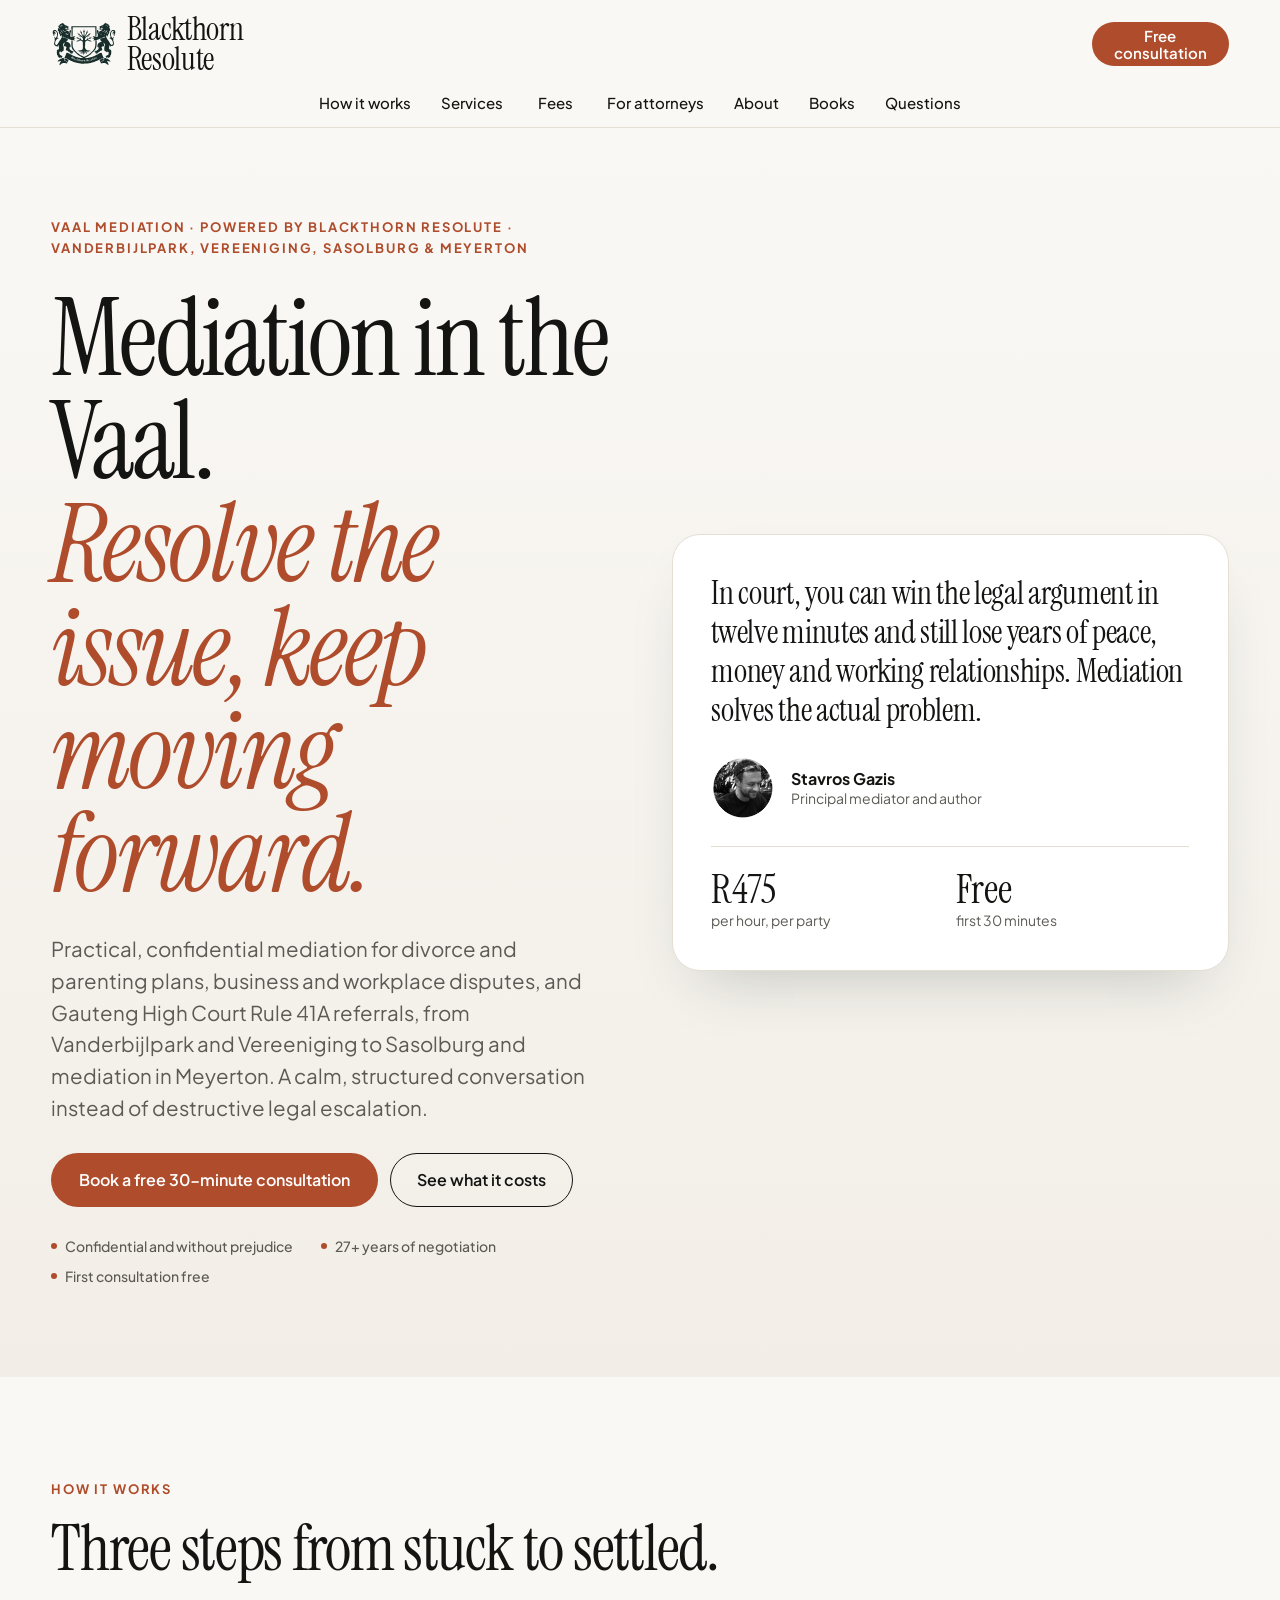
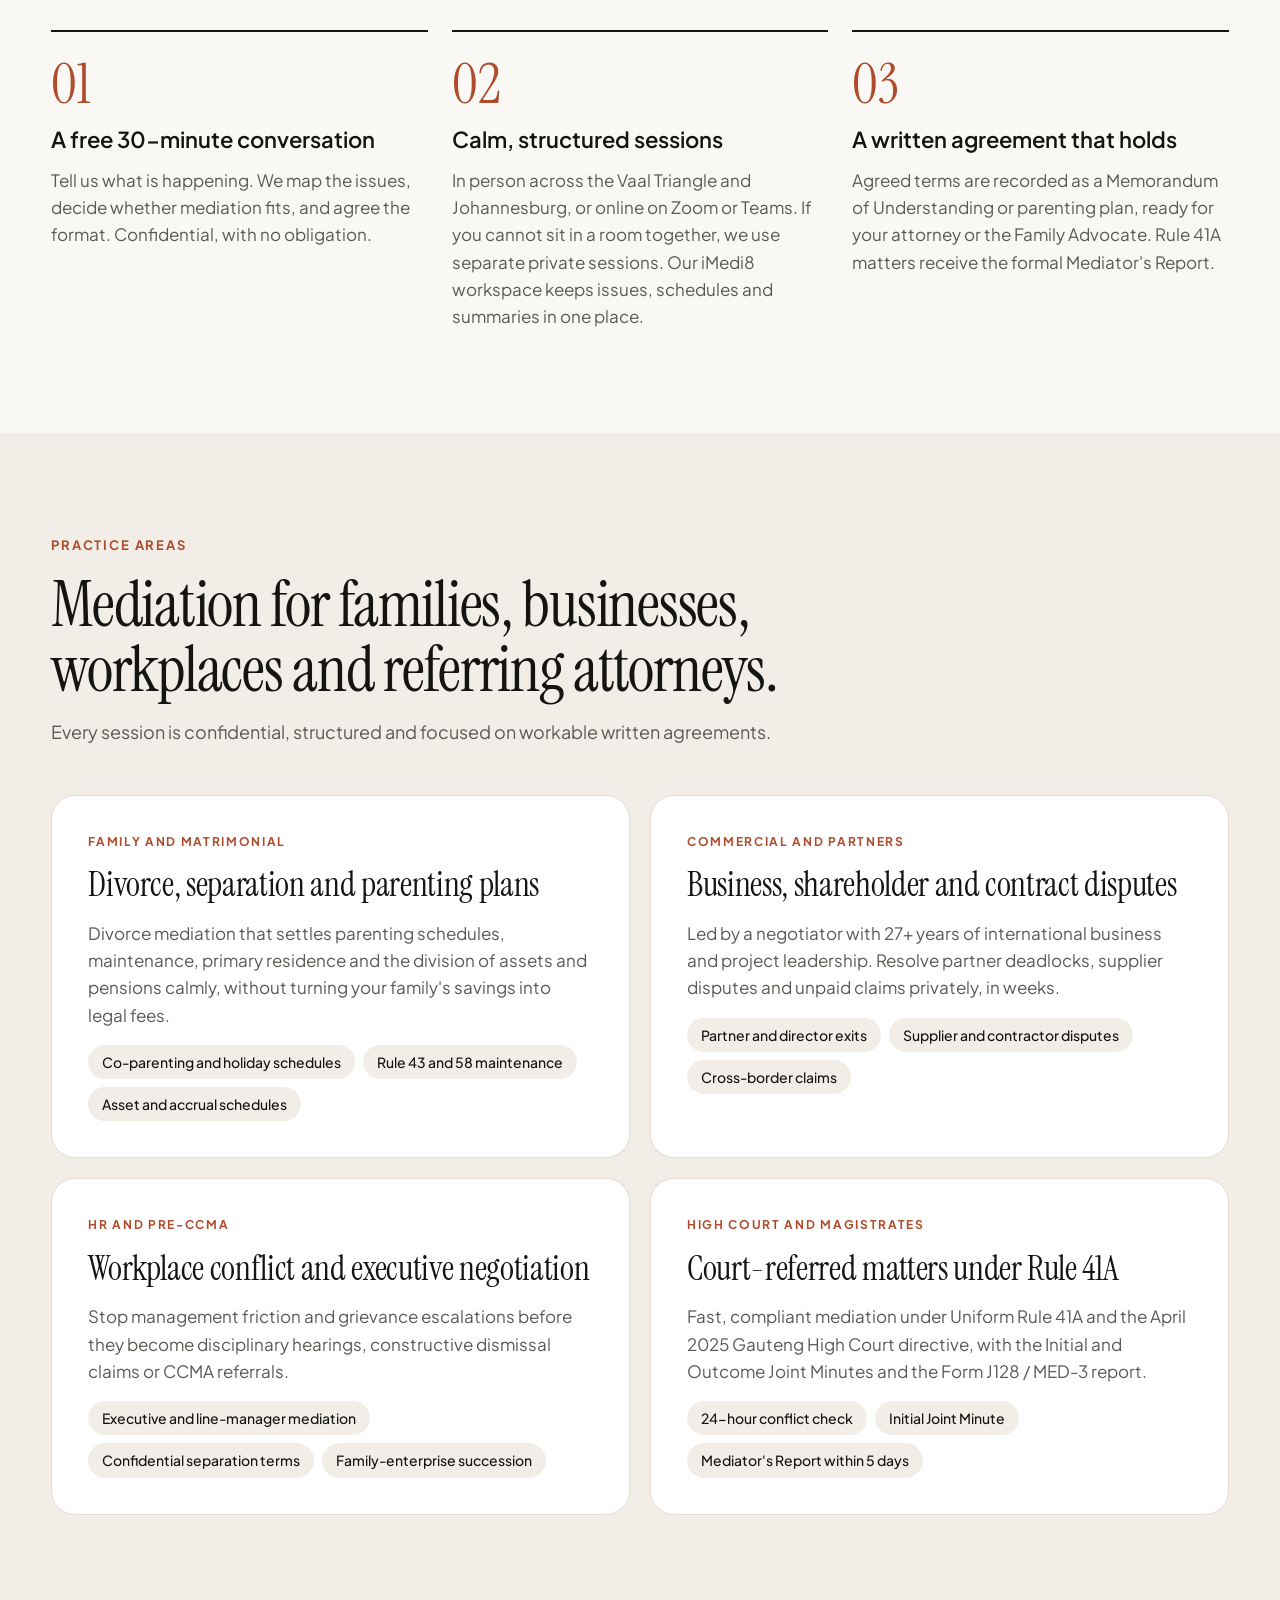
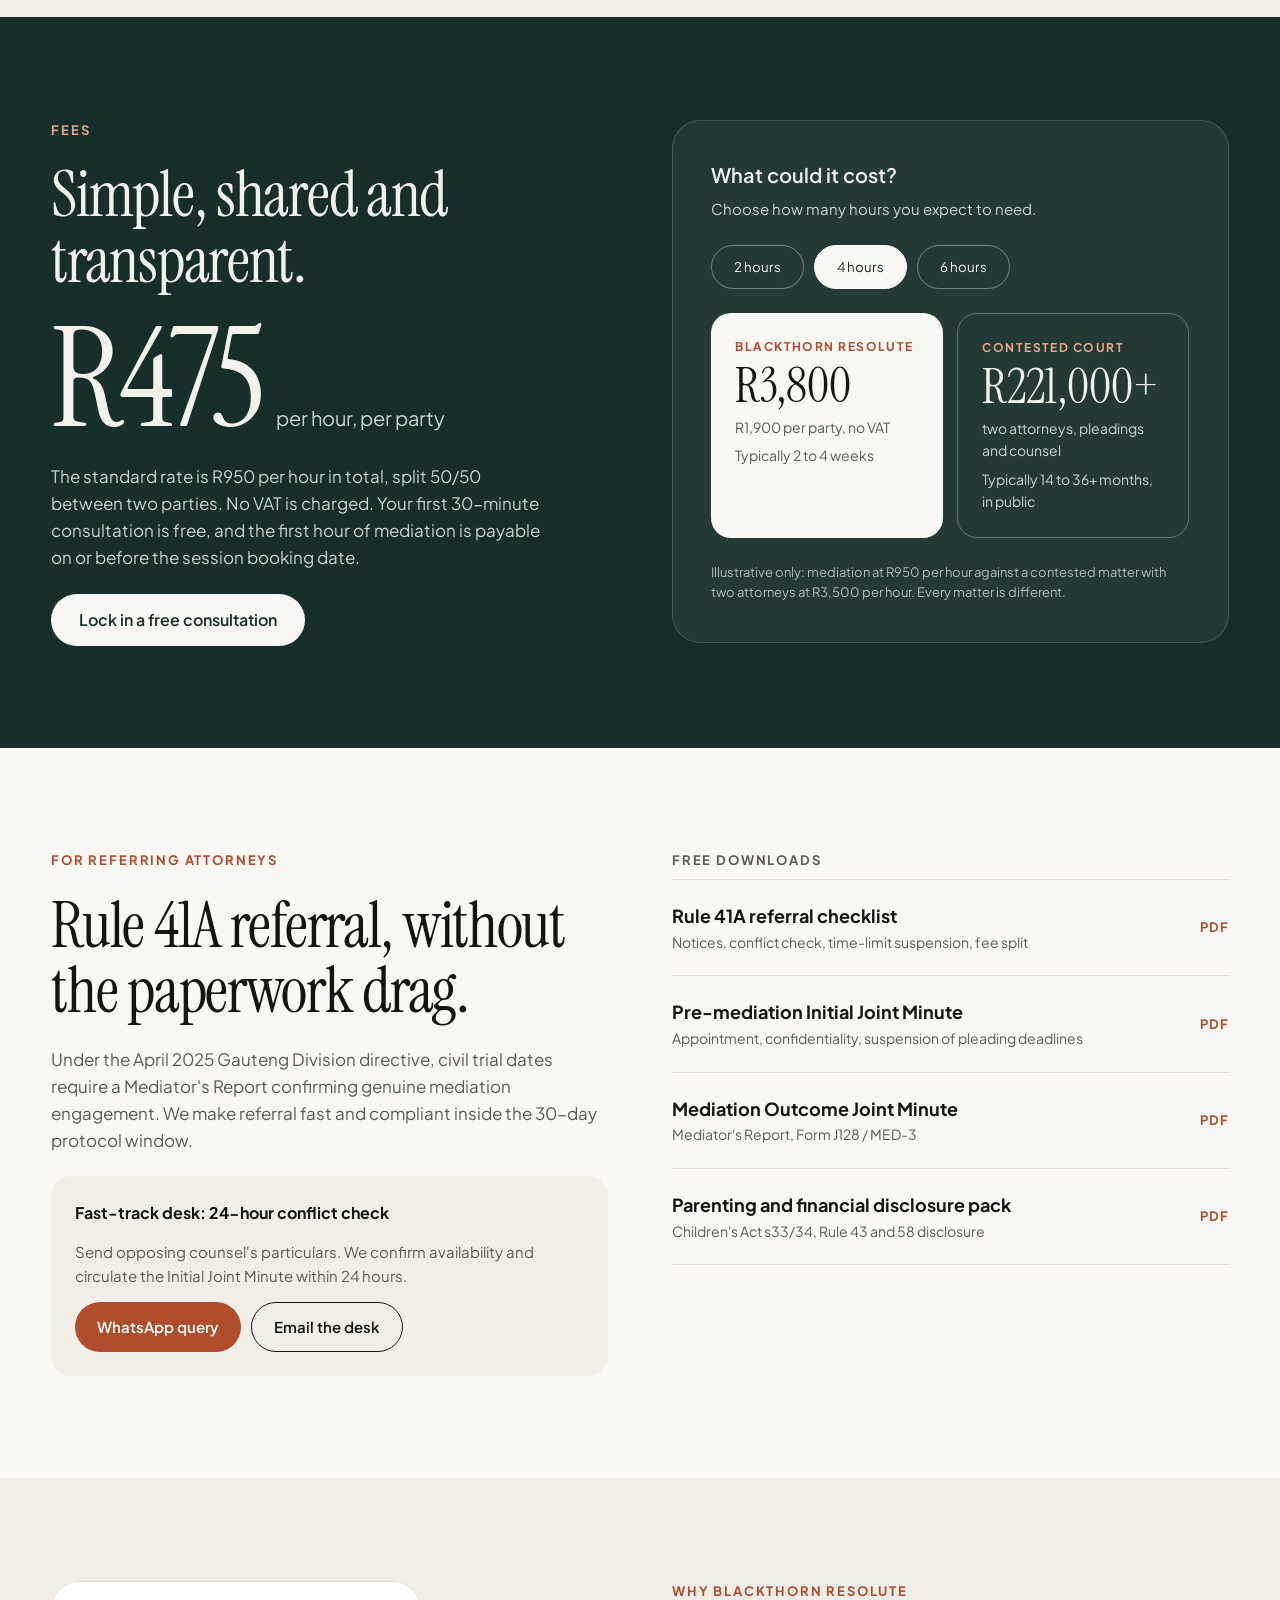
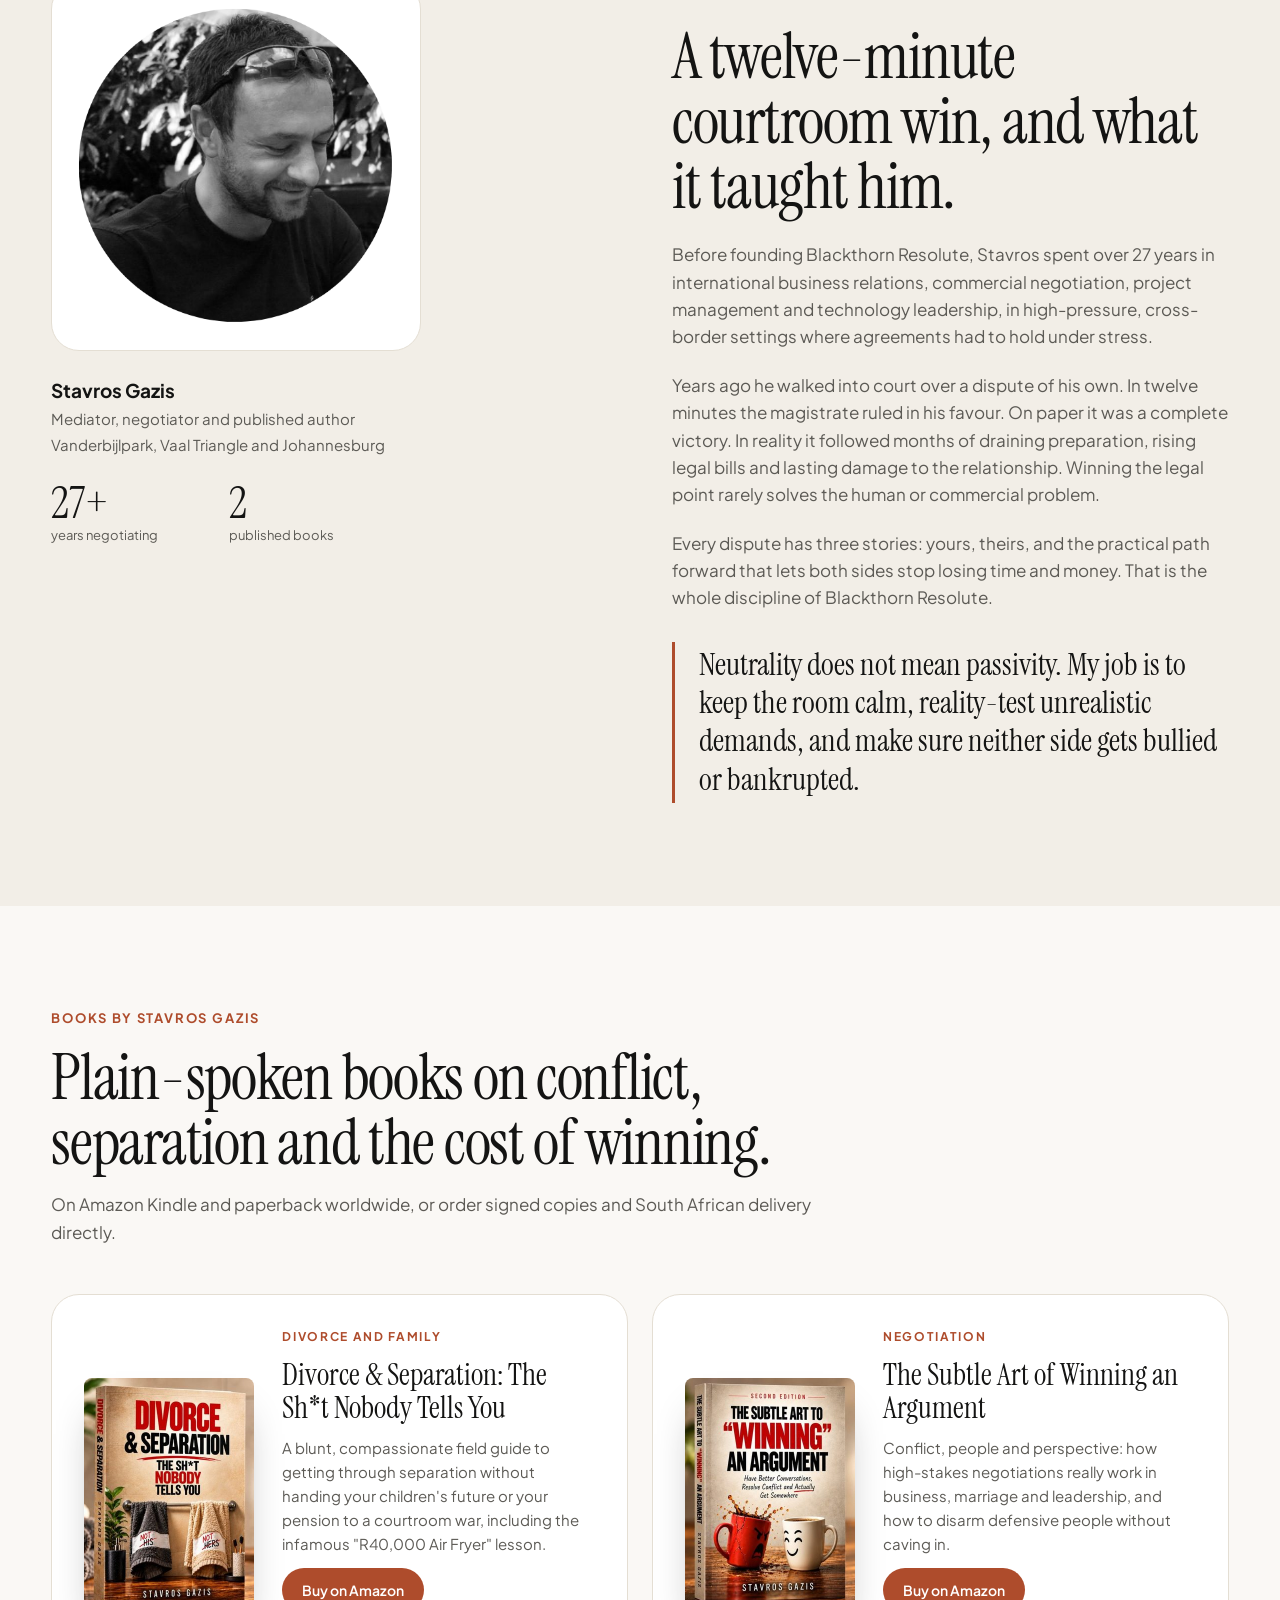
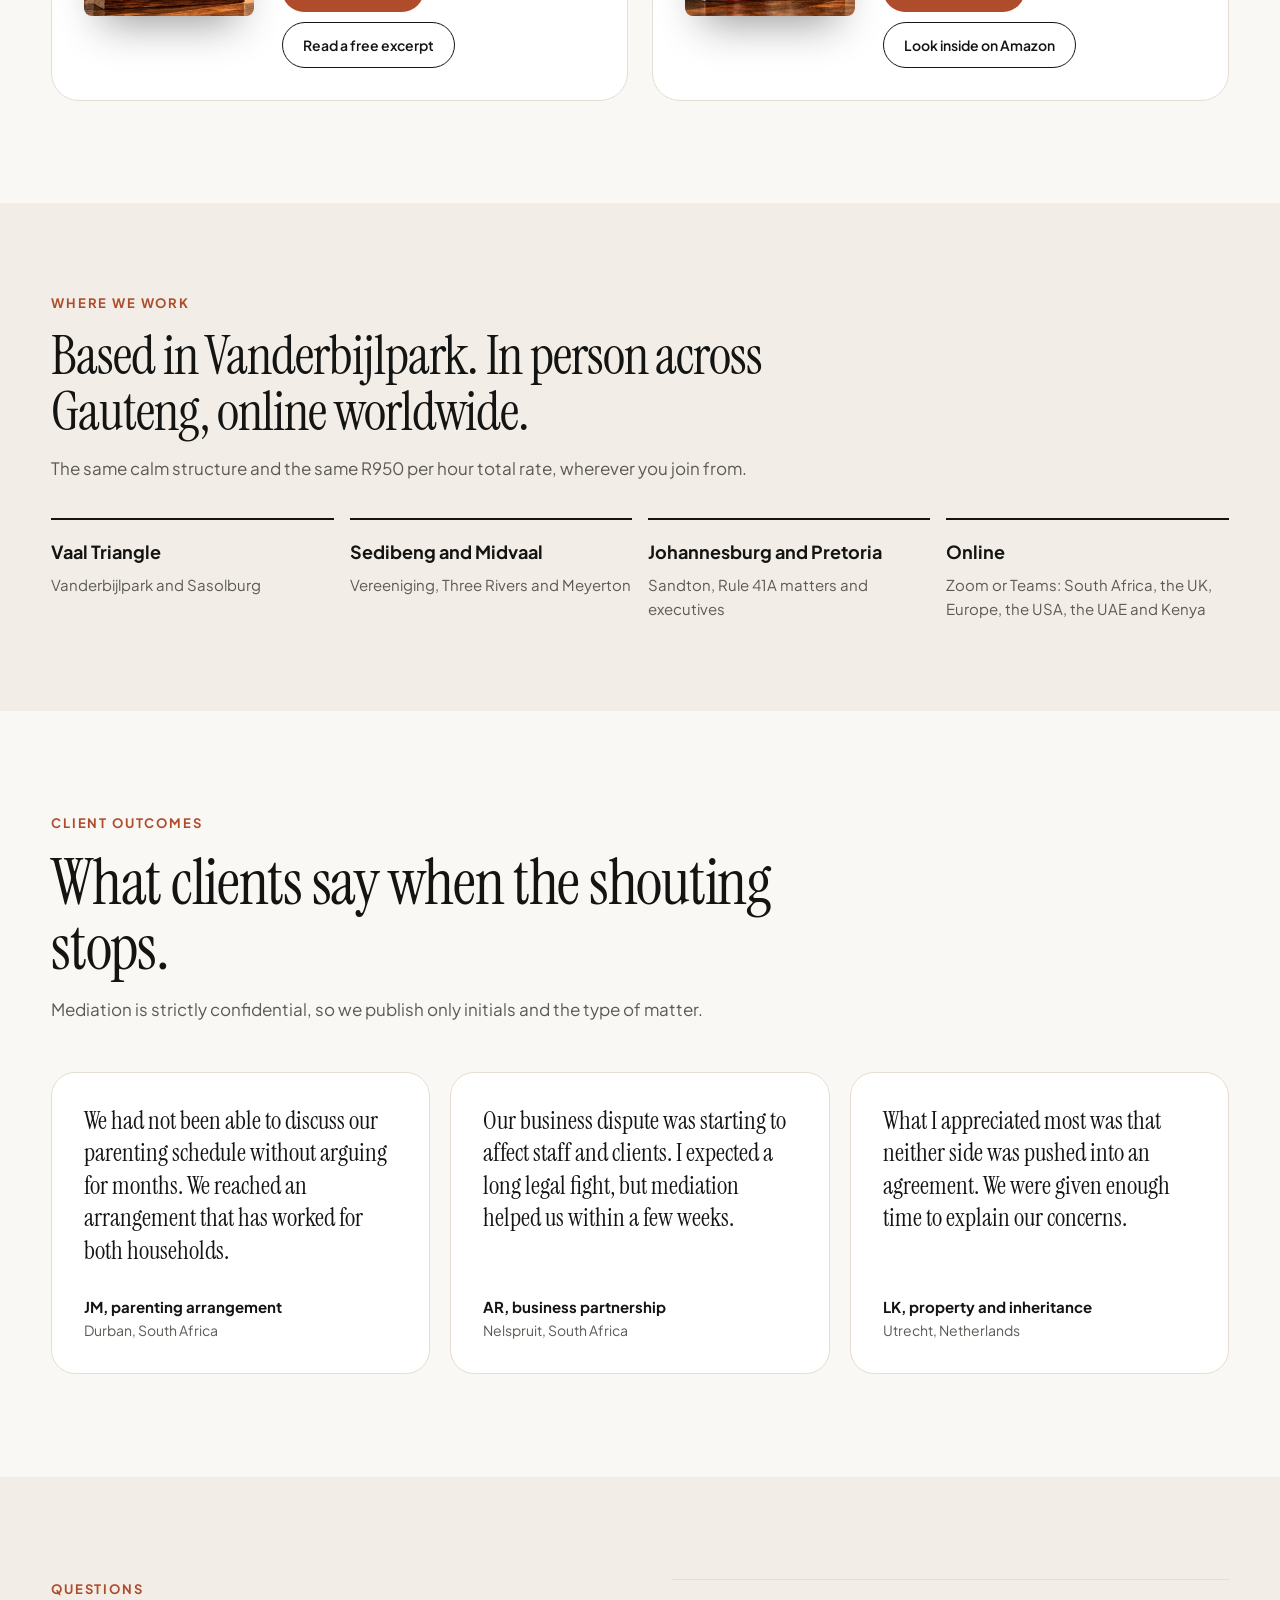
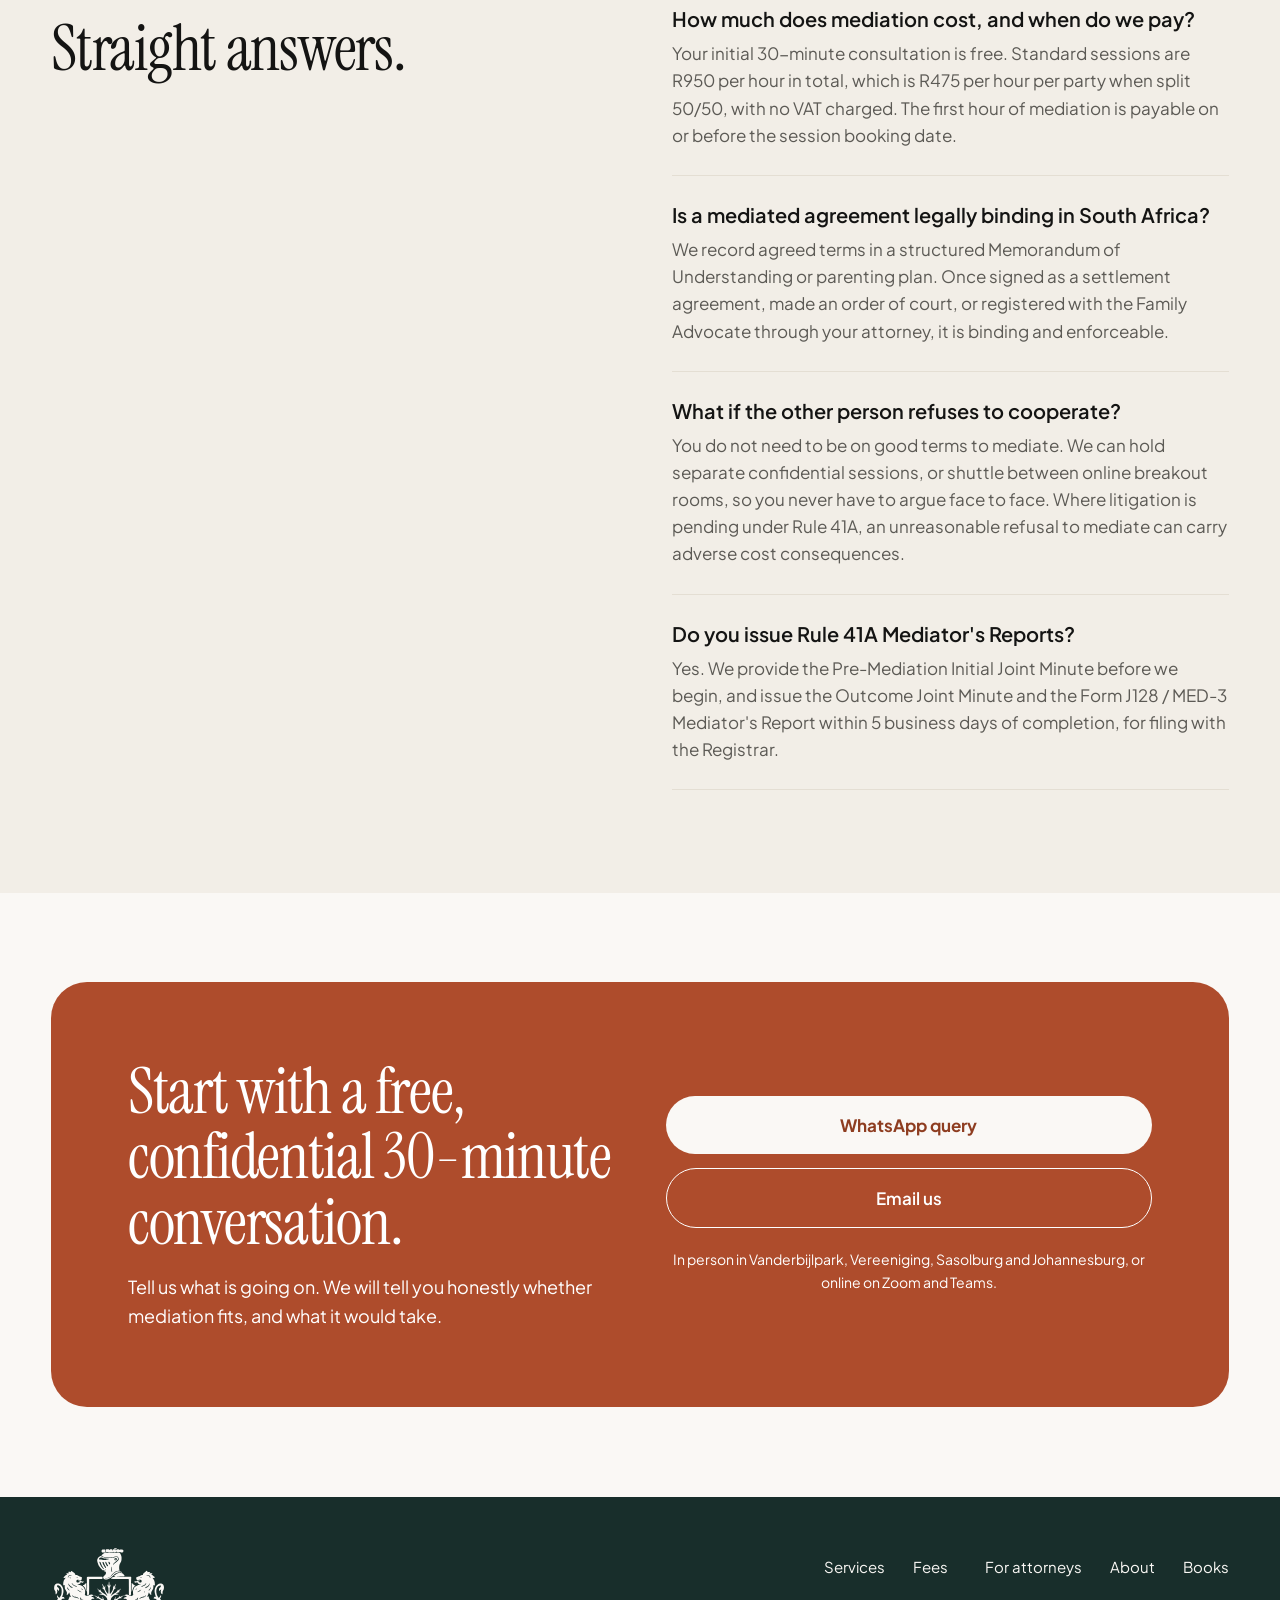
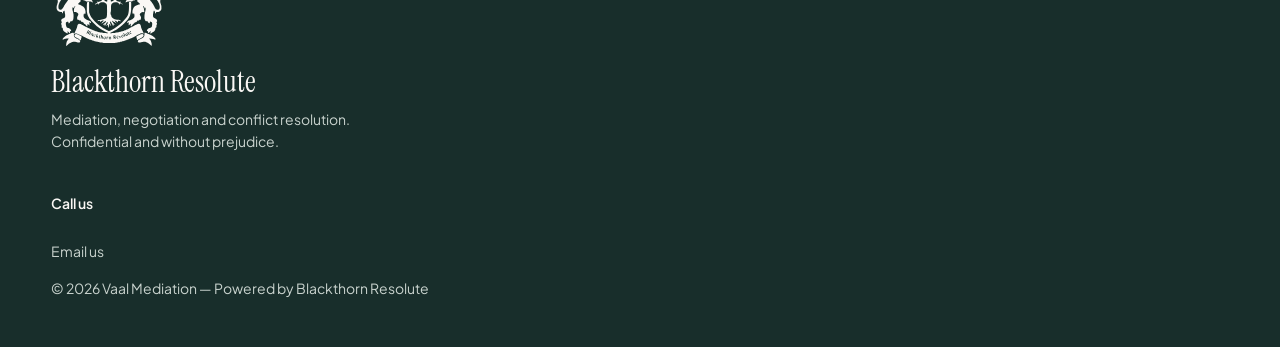
==== commit f5cc7475: "Local SEO wording tweaks" ====
--- a/index.html
+++ b/index.html
@@ -236,8 +236,8 @@
 <div style="max-width: 1240px; margin: 0 auto; padding: clamp(48px, 7vw, 104px) clamp(20px, 4vw, 56px) clamp(56px, 7vw, 96px); display: grid; grid-template-columns: repeat(auto-fit, minmax(min(100%, 440px), 1fr)); gap: clamp(40px, 5vw, 72px); align-items: center">
 <div style="display: flex; flex-direction: column; gap: 28px">
 <p style="margin: 0; font-size: 13px; font-weight: 700; letter-spacing: 0.14em; text-transform: uppercase; color: var(--clay)">Vaal Mediation · Powered by Blackthorn Resolute · Vanderbijlpark, Vereeniging, Sasolburg &amp; Meyerton</p>
-<h1 style="margin: 0; font-family: 'Instrument Serif', Georgia, serif; font-weight: 400; font-size: clamp(54px, 8.4vw, 112px); line-height: 0.96; letter-spacing: -0.025em">Resolve the issue.<br><em style="color: var(--clay)">Keep moving forward.</em></h1>
-<p style="margin: 0; max-width: 540px; font-size: clamp(18px, 1.6vw, 21px); line-height: 1.55; color: var(--muted)">Practical, confidential mediation for divorce and parenting plans, business and workplace disputes, and Gauteng High Court Rule 41A referrals. A calm, structured conversation instead of destructive legal escalation.</p>
+<h1 style="margin: 0; font-family: 'Instrument Serif', Georgia, serif; font-weight: 400; font-size: clamp(54px, 8.4vw, 112px); line-height: 0.96; letter-spacing: -0.025em">Mediation in the Vaal.<br><em style="color: var(--clay)">Resolve the issue, keep moving forward.</em></h1>
+<p style="margin: 0; max-width: 540px; font-size: clamp(18px, 1.6vw, 21px); line-height: 1.55; color: var(--muted)">Practical, confidential mediation for divorce and parenting plans, business and workplace disputes, and Gauteng High Court Rule 41A referrals, from Vanderbijlpark and Vereeniging to Sasolburg and mediation in Meyerton. A calm, structured conversation instead of destructive legal escalation.</p>
 <div style="display: flex; flex-wrap: wrap; gap: 12px">
 <a href="#book" style="display: inline-flex; align-items: center; justify-content: center; min-height: 52px; padding: 0 28px; border-radius: 999px; background: var(--clay); color: #fff; font-weight: 600; font-size: 16px; text-decoration: none">Book a free 30-minute consultation</a>
 <a href="#fees" style="display: inline-flex; align-items: center; justify-content: center; min-height: 52px; padding: 0 26px; border-radius: 999px; border: 1px solid var(--ink); color: var(--ink); font-weight: 600; font-size: 16px; text-decoration: none">See what it costs</a>
@@ -301,7 +301,7 @@
 <article style="background: #fff; border: 1px solid var(--line); border-radius: 24px; padding: clamp(24px, 3vw, 36px); display: flex; flex-direction: column; gap: 16px">
 <p style="margin: 0; font-size: 12px; font-weight: 700; letter-spacing: 0.14em; text-transform: uppercase; color: var(--clay)">Family and matrimonial</p>
 <h3 style="margin: 0; font-family: 'Instrument Serif', Georgia, serif; font-weight: 400; font-size: 34px; line-height: 1.08; letter-spacing: -0.01em">Divorce, separation and parenting plans</h3>
-<p style="margin: 0; color: var(--muted)">Settle parenting schedules, maintenance, primary residence and the division of assets and pensions calmly, without turning your family's savings into legal fees.</p>
+<p style="margin: 0; color: var(--muted)">Divorce mediation that settles parenting schedules, maintenance, primary residence and the division of assets and pensions calmly, without turning your family's savings into legal fees.</p>
 <ul style="margin: 0; padding: 0; list-style: none; display: flex; flex-wrap: wrap; gap: 8px">
 <li style="padding: 6px 14px; border-radius: 999px; background: var(--paper2); font-size: 14px; font-weight: 500">Co-parenting and holiday schedules</li>
 <li style="padding: 6px 14px; border-radius: 999px; background: var(--paper2); font-size: 14px; font-weight: 500">Rule 43 and 58 maintenance</li>
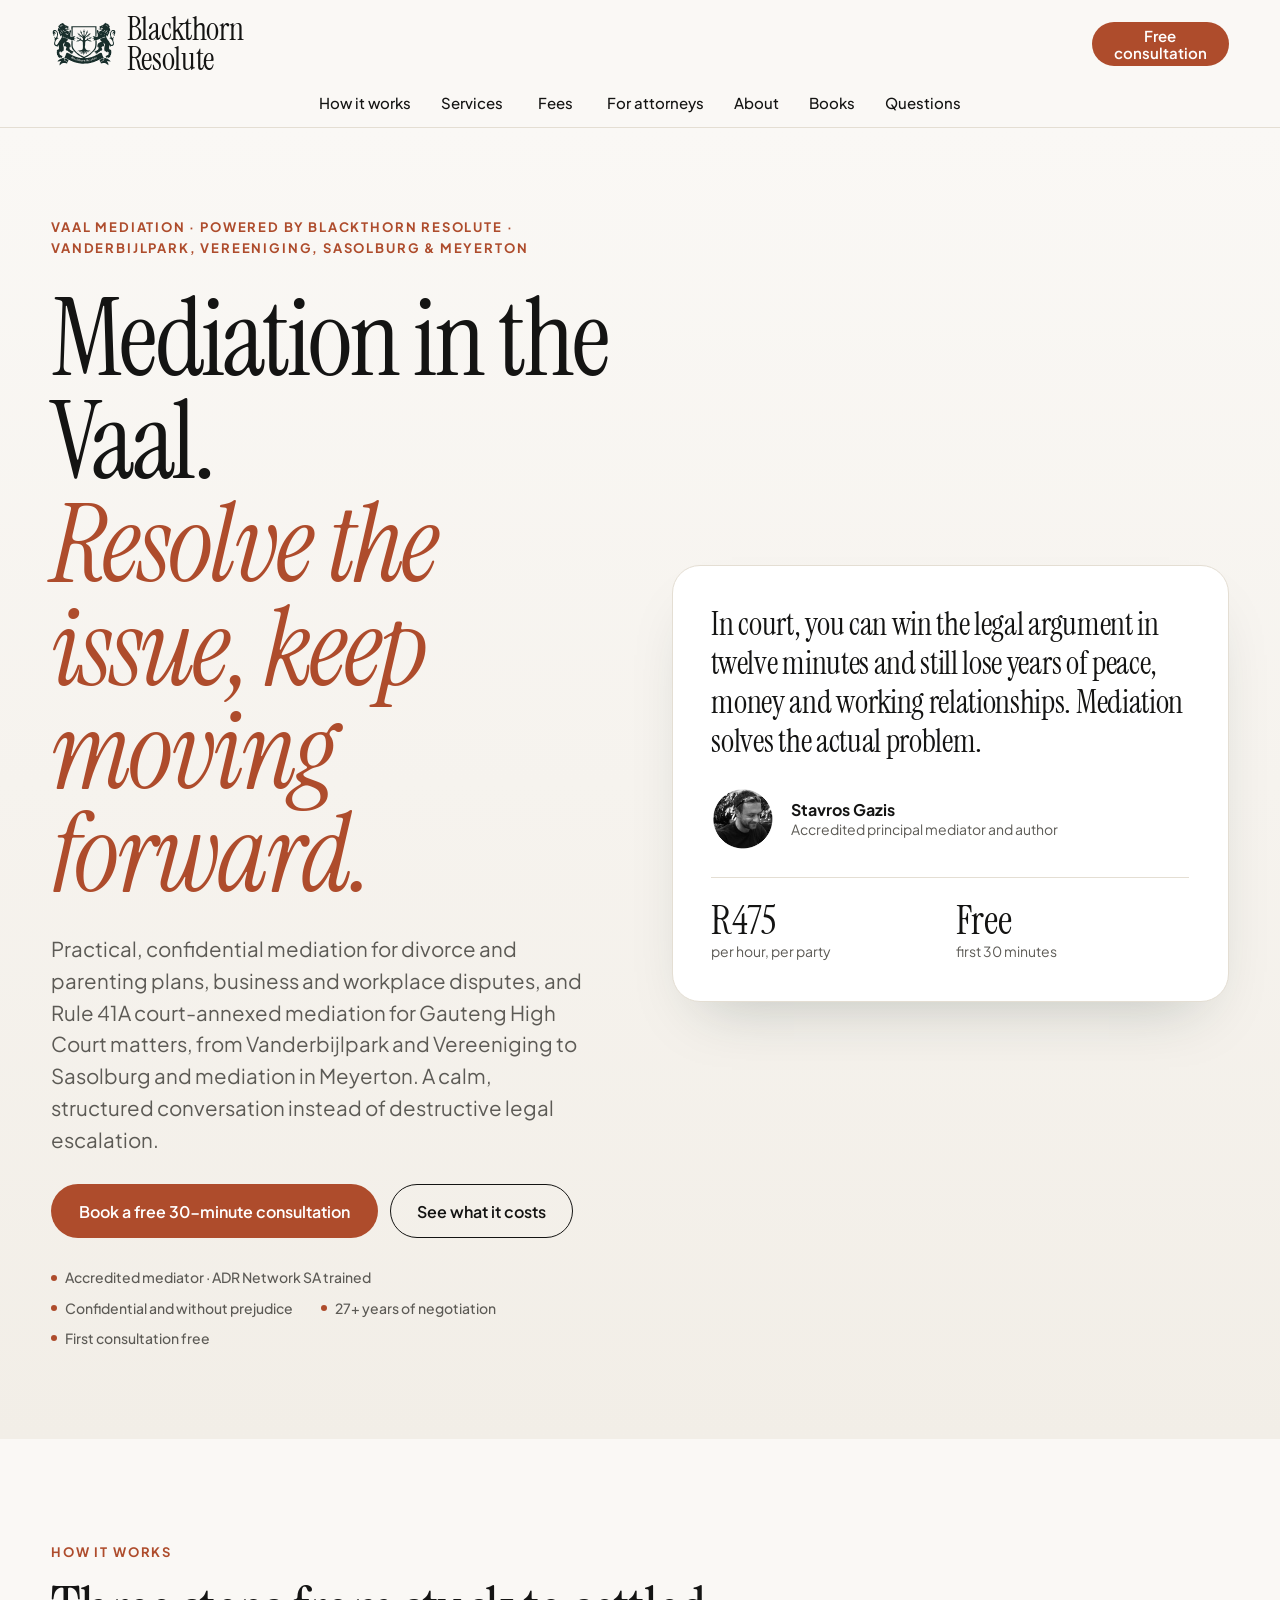
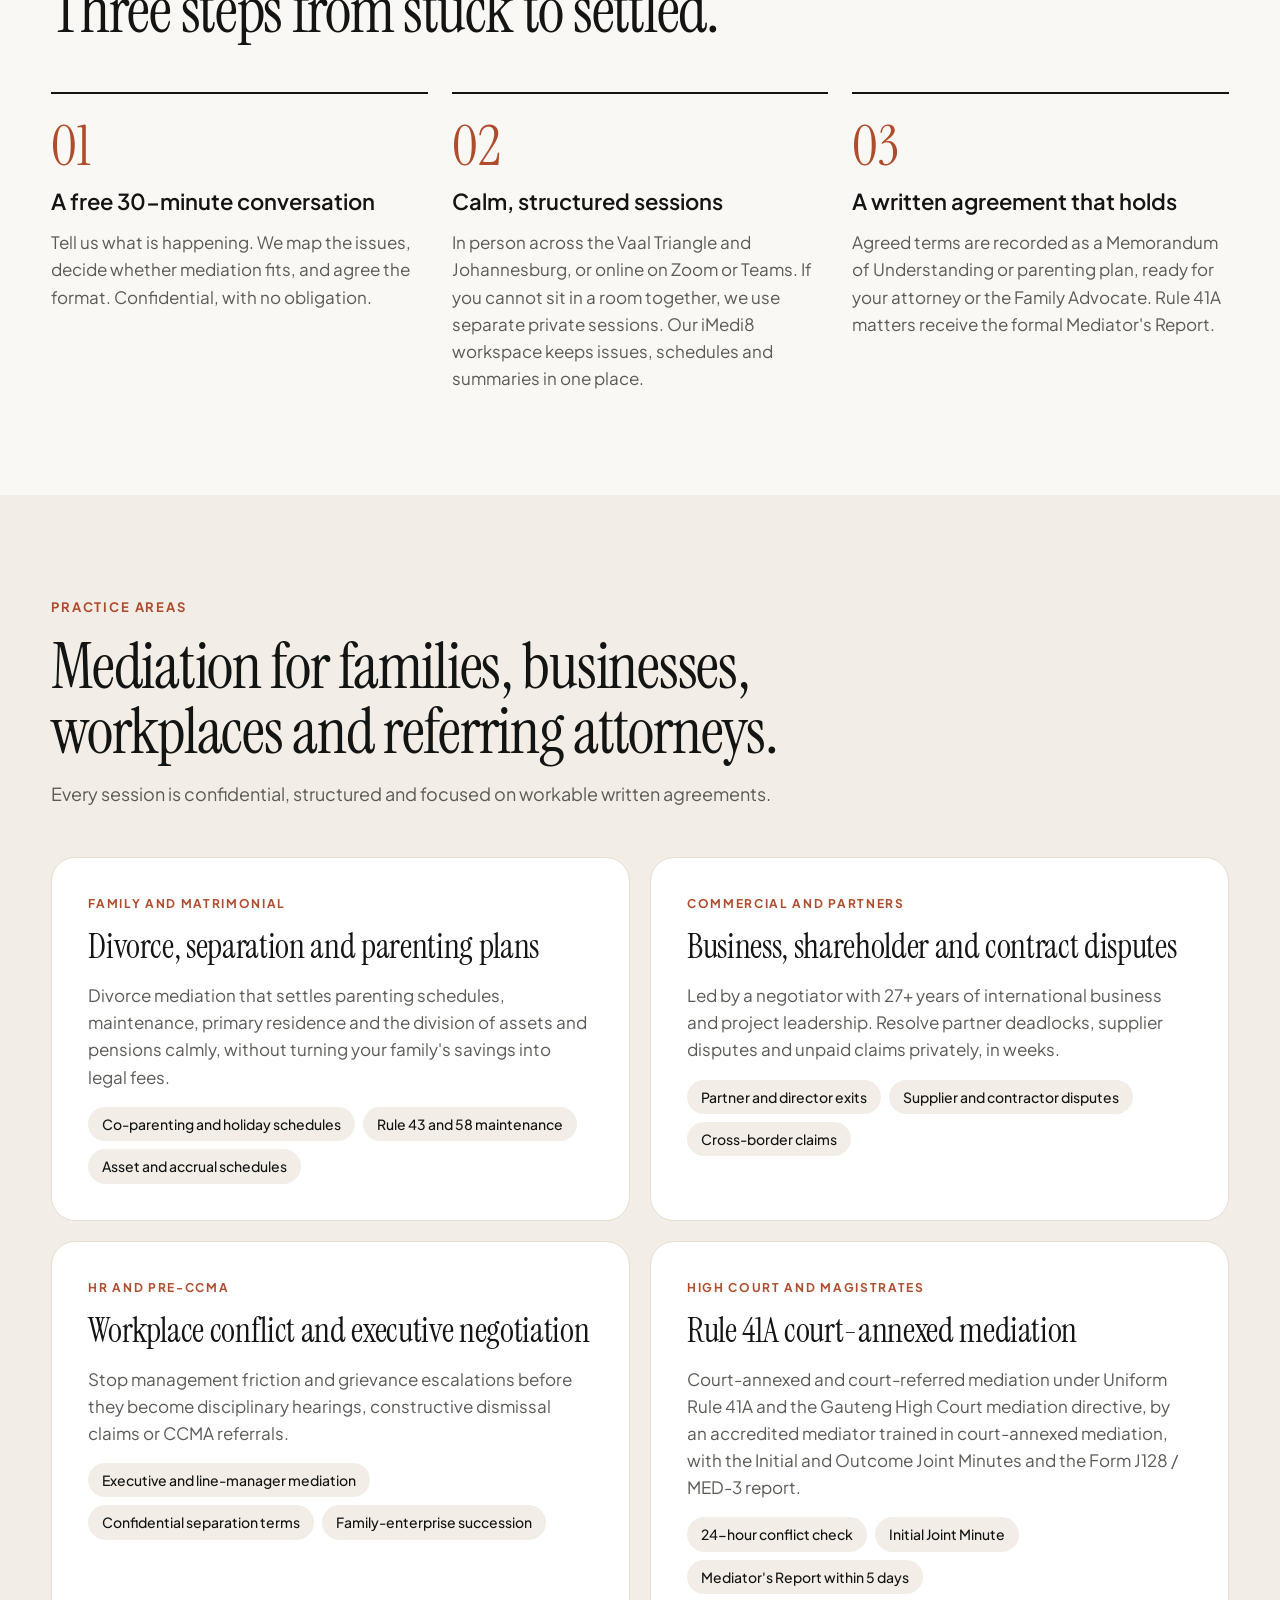
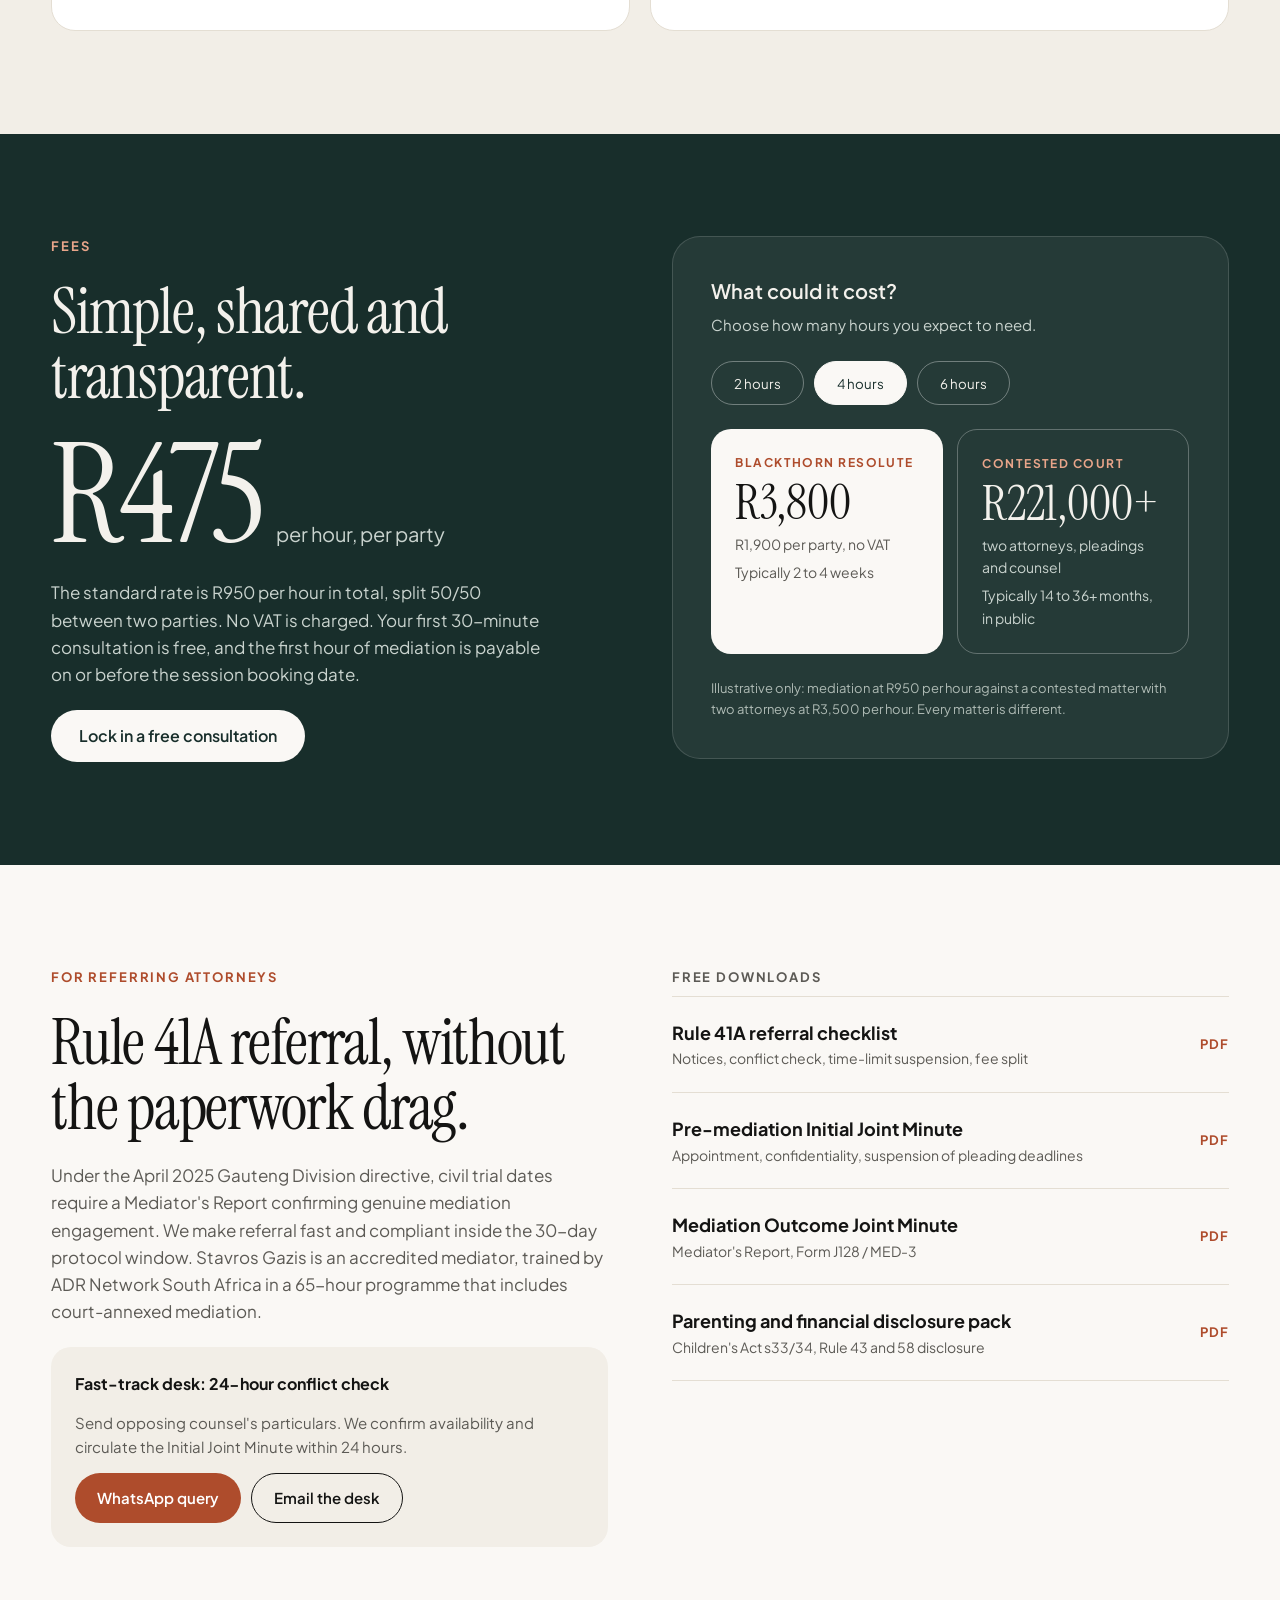
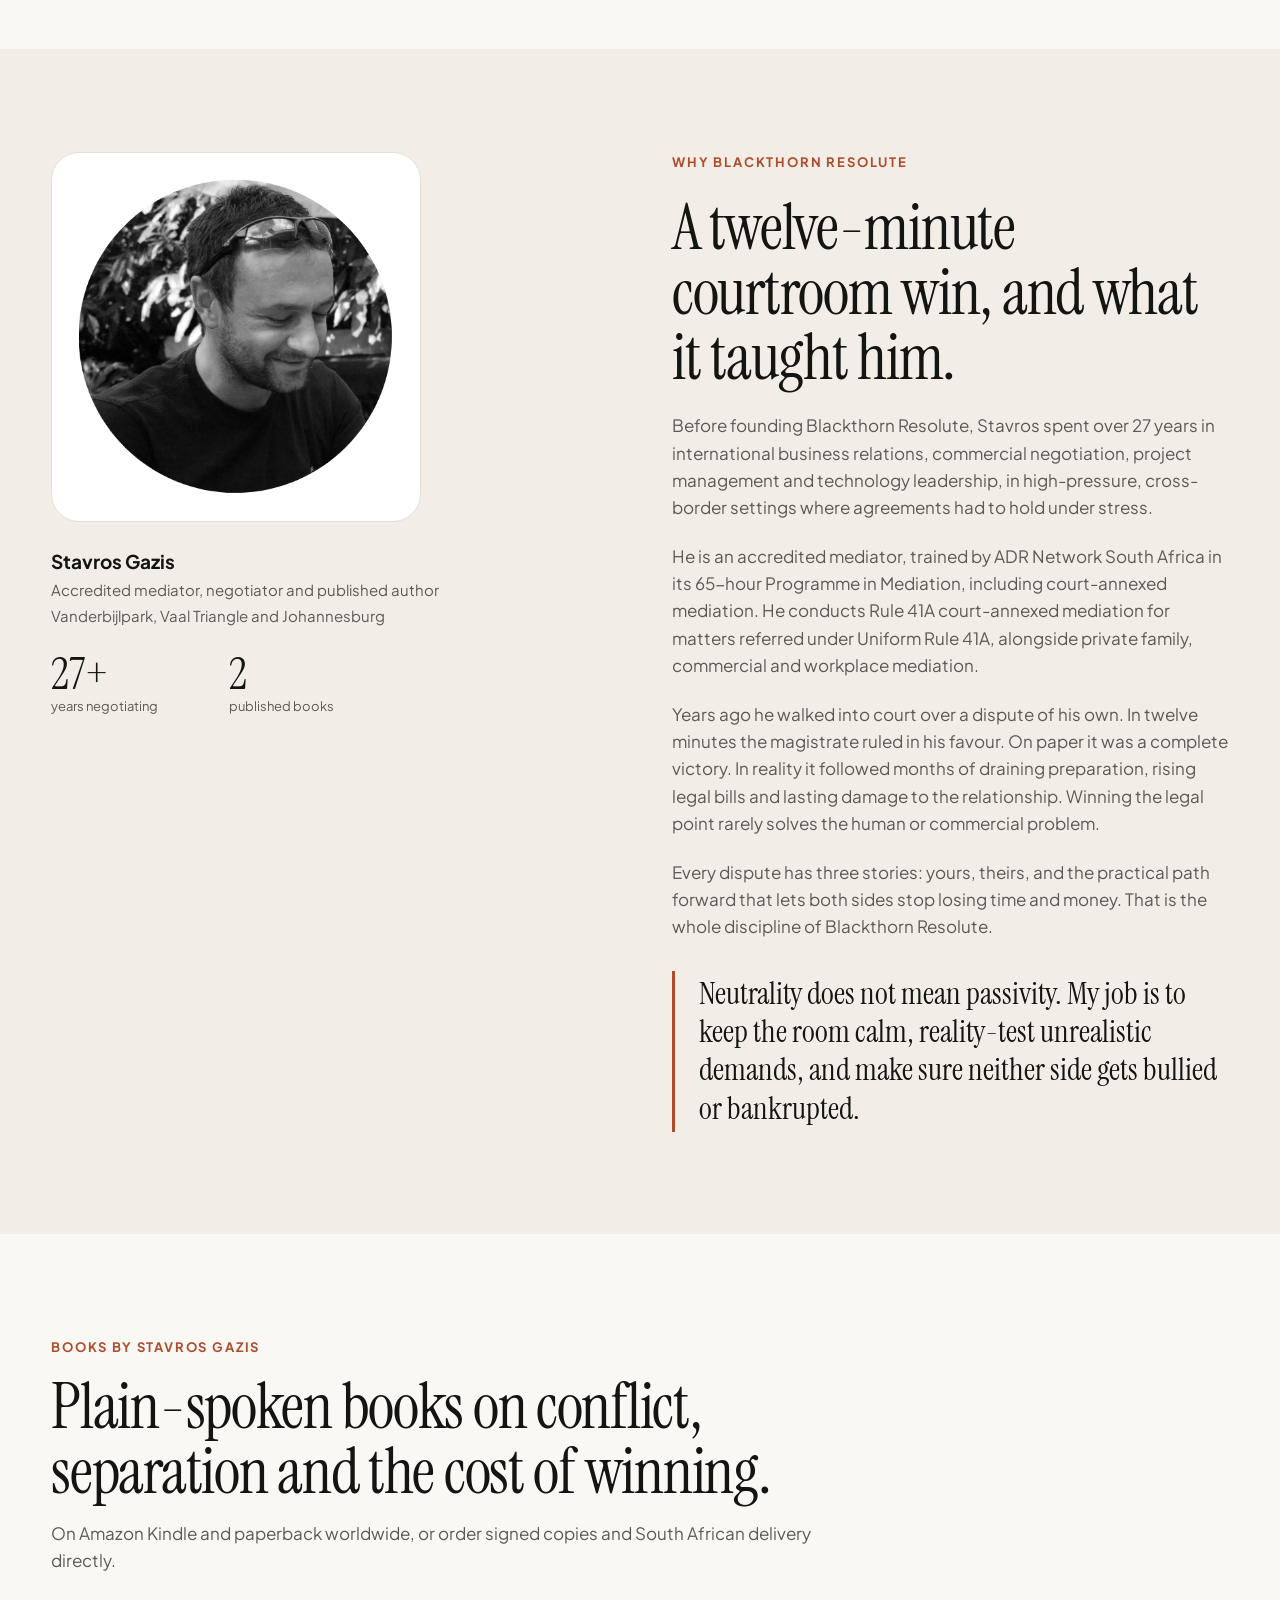
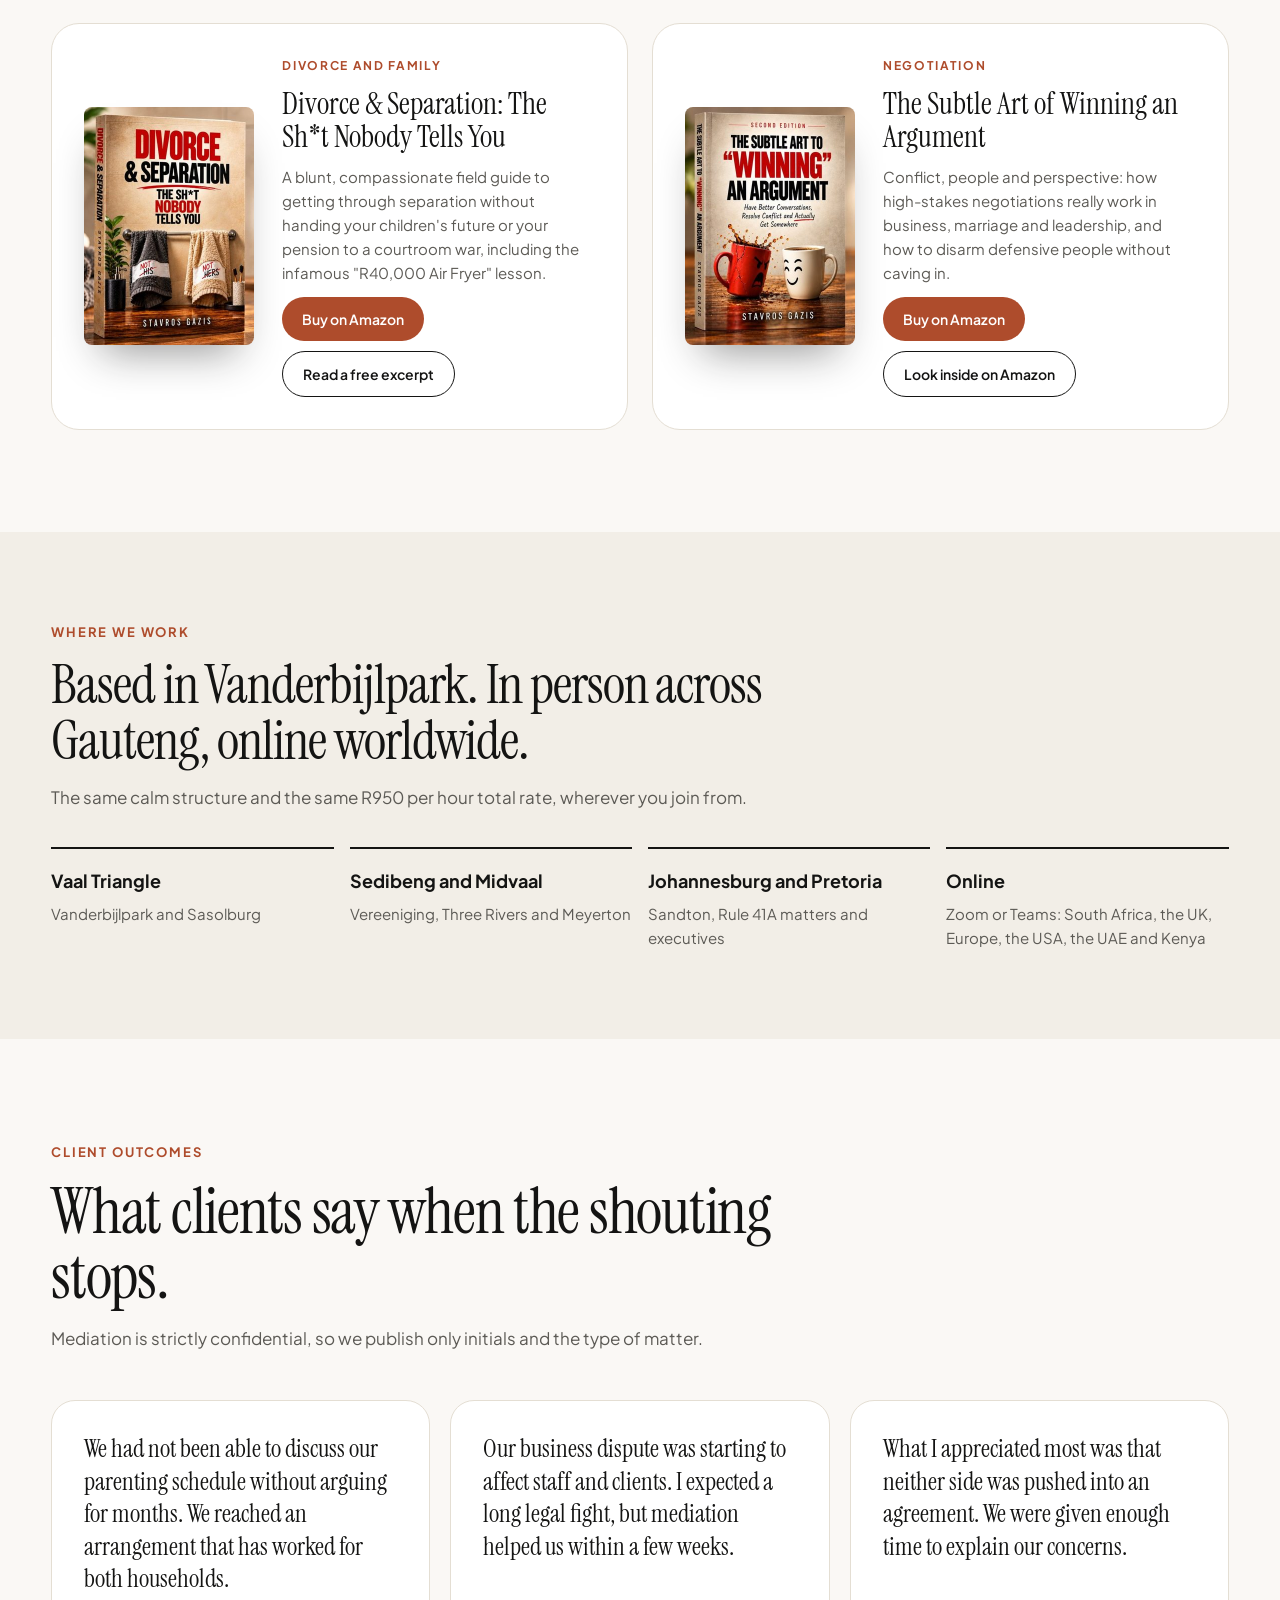
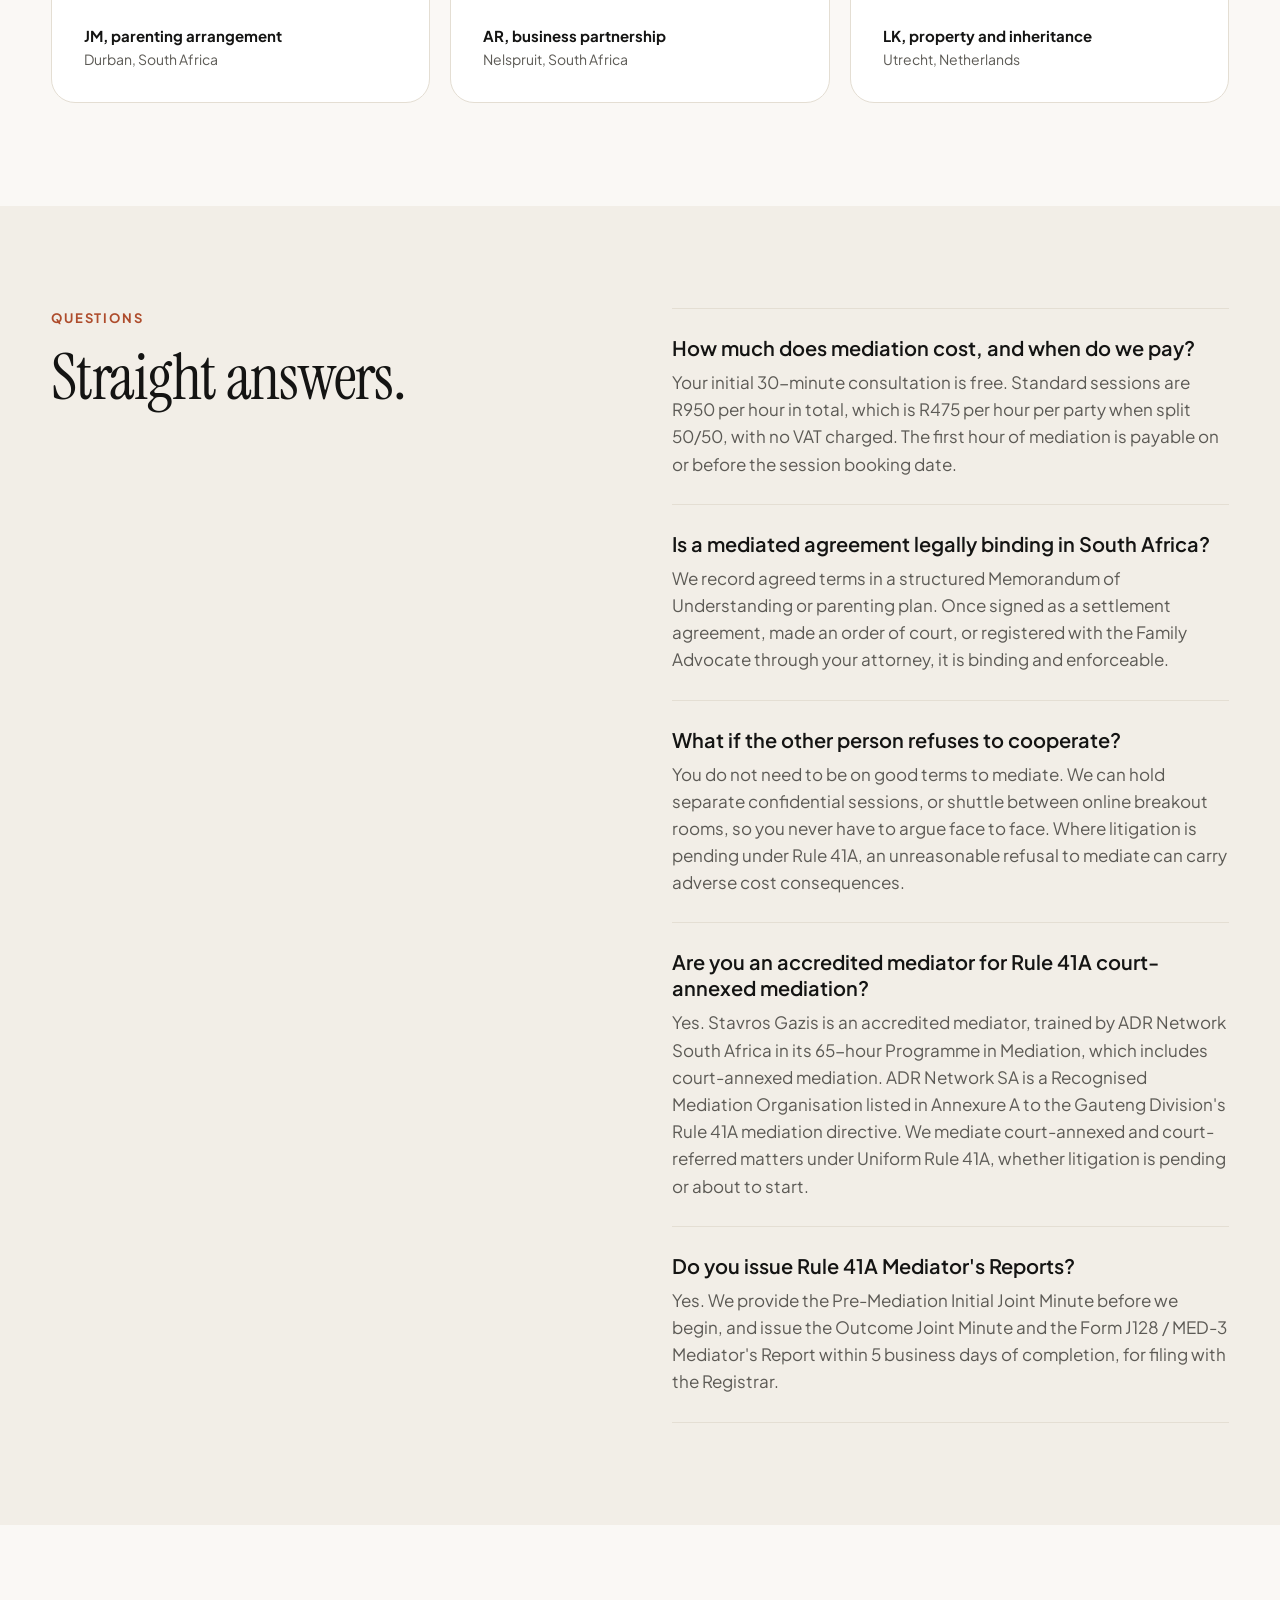
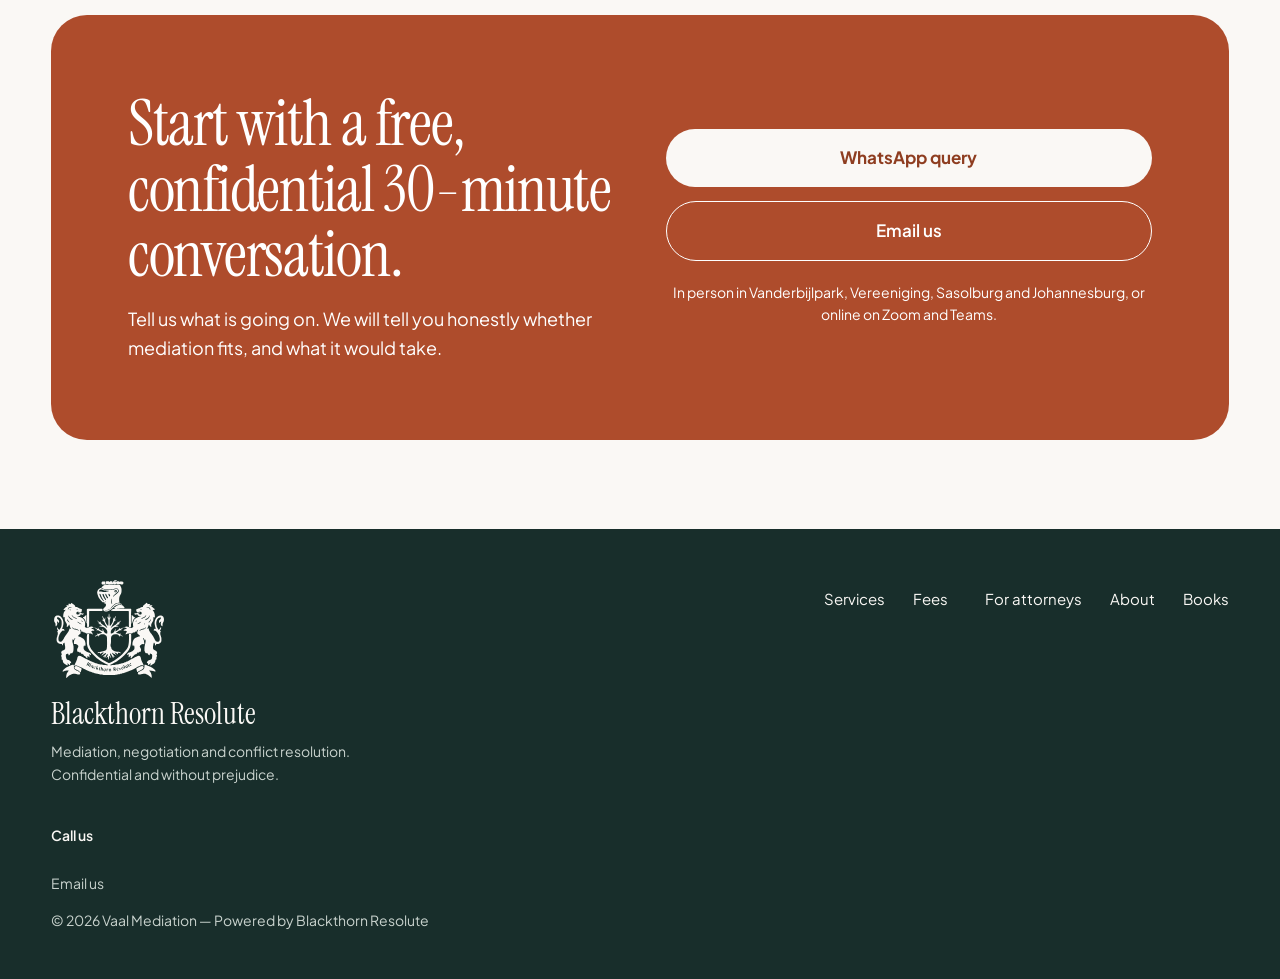
==== commit 9becdb6a: "Reinstate Rule 41A court-annexed mediation claims; add ADR Network SA accreditation" ====
--- a/index.html
+++ b/index.html
@@ -4,7 +4,7 @@
 <meta charset="utf-8">
 <meta name="viewport" content="width=device-width, initial-scale=1">
 <title>Vaal Mediation | Vanderbijlpark, Vereeniging, Sasolburg &amp; Meyerton</title>
-<meta name="description" content="Vaal Mediation, powered by Blackthorn Resolute: divorce, business &amp; Rule 41A mediation in Vanderbijlpark, Vereeniging, Sasolburg &amp; Meyerton. Free 30-min consult">
+<meta name="description" content="Vaal Mediation: accredited mediator for divorce, business &amp; Rule 41A court-annexed mediation in Vanderbijlpark, Vereeniging, Sasolburg &amp; Meyerton. Free 30-min consult">
 <link rel="icon" href="assets/crest-compact-ink.svg" type="image/svg+xml">
 <link rel="icon" href="favicon.ico" sizes="48x48">
 <link rel="apple-touch-icon" href="apple-touch-icon.png">
@@ -22,20 +22,22 @@
 </style>
 <link rel="canonical" href="https://vaalmediation.co.za/">
 <meta name="robots" content="index, follow, max-image-preview:large, max-snippet:-1, max-video-preview:-1">
-<!-- Search engine verification (uncomment + paste codes when issued): <meta name="google-site-verification" content="PASTE_GOOGLE_CODE"> <meta name="msvalidate.01" content="PASTE_BING_CODE"> -->
+<meta name="google-site-verification" content="_E83uyV6b2dhOPWpymuxJqHmCuoD6ckwEOdWodsKrVY" />
+<script async src="https://www.googletagmanager.com/gtag/js?id=AW-18543809384"></script>
+<script>window.dataLayer=window.dataLayer||[];function gtag(){dataLayer.push(arguments);}gtag('js',new Date());gtag('config','AW-18543809384');</script>
 <meta name="author" content="Stavros Gazis — Blackthorn Resolute">
 <meta name="geo.region" content="ZA-GP">
 <meta name="geo.placename" content="Vanderbijlpark, Vereeniging, Sasolburg, Meyerton, Three Rivers, Vaal Triangle, Sedibeng, Gauteng">
 <meta property="og:type" content="website">
 <meta property="og:locale" content="en_ZA">
 <meta property="og:site_name" content="Vaal Mediation — Powered by Blackthorn Resolute">
-<meta property="og:title" content="Vaal Mediation | Divorce, Business &amp; Rule 41A Mediation in Vanderbijlpark, Vereeniging &amp; Sasolburg">
-<meta property="og:description" content="Confidential mediation across the Vaal Triangle (Vanderbijlpark, Vereeniging, Sasolburg, Meyerton) and online, powered by Blackthorn Resolute. R475/hr per party. Free 30-minute consultation.">
+<meta property="og:title" content="Vaal Mediation | Divorce, Business &amp; Rule 41A Court-Annexed Mediation in Vanderbijlpark, Vereeniging &amp; Sasolburg">
+<meta property="og:description" content="Confidential mediation across the Vaal Triangle (Vanderbijlpark, Vereeniging, Sasolburg, Meyerton) and online, powered by Blackthorn Resolute. Accredited mediator trained by ADR Network SA, including court-annexed mediation. R475/hr per party. Free 30-minute consultation.">
 <meta property="og:url" content="https://vaalmediation.co.za/">
 <meta property="og:image" content="https://vaalmediation.co.za/assets/stavros.png">
 <meta name="twitter:card" content="summary_large_image">
 <meta name="twitter:title" content="Vaal Mediation — Powered by Blackthorn Resolute">
-<meta name="twitter:description" content="Divorce, parenting plan, commercial and Rule 41A mediation in Vanderbijlpark, Vereeniging, Sasolburg &amp; Meyerton. R475/hr per party. Free 30-minute consultation.">
+<meta name="twitter:description" content="Accredited mediator. Divorce, parenting plan, commercial and Rule 41A court-annexed mediation in Vanderbijlpark, Vereeniging, Sasolburg &amp; Meyerton. R475/hr per party. Free 30-minute consultation.">
 <meta name="twitter:image" content="https://vaalmediation.co.za/assets/stavros.png">
 <script type="application/ld+json">
 {
@@ -52,11 +54,18 @@
       "url": "https://vaalmediation.co.za/",
       "logo": "https://vaalmediation.co.za/assets/crest-compact-ink.svg",
       "image": "https://vaalmediation.co.za/assets/stavros.png",
-      "description": "Dedicated Vaal Triangle and Sedibeng regional mediation desk of Blackthorn Resolute, led by Principal Mediator Stavros Gazis. Specialising in divorce and parenting plans, business and shareholder disputes, workplace conflict, and Gauteng High Court Rule 41A referrals in Vanderbijlpark, Vereeniging, Sasolburg, Three Rivers, and Meyerton.",
+      "description": "Dedicated Vaal Triangle and Sedibeng regional mediation desk of Blackthorn Resolute, led by accredited Principal Mediator Stavros Gazis, trained by ADR Network South Africa in a 65-hour programme in mediation including court-annexed mediation. Specialising in divorce and parenting plans, business and shareholder disputes, workplace conflict, and Uniform Rule 41A court-annexed (court-referred) mediation for Gauteng High Court matters in Vanderbijlpark, Vereeniging, Sasolburg, Three Rivers, and Meyerton.",
       "telephone": "+27648987503",
       "email": "support@blackthornresolute.co.za",
       "priceRange": "R475 per hour per party (R950/hr total, no VAT)",
       "currenciesAccepted": "ZAR",
+      "knowsAbout": [
+        "Uniform Rule 41A court-annexed mediation",
+        "Court-referred mediation",
+        "Divorce and parenting plan mediation",
+        "Commercial and shareholder mediation",
+        "Workplace mediation"
+      ],
       "founder": {
         "@id": "https://vaalmediation.co.za/#stavros-gazis"
       },
@@ -137,10 +146,29 @@
       "@type": "Person",
       "@id": "https://vaalmediation.co.za/#stavros-gazis",
       "name": "Stavros Gazis",
-      "jobTitle": "Principal Mediator, Negotiator and Author",
+      "jobTitle": "Accredited Principal Mediator, Negotiator and Author",
       "worksFor": {
         "@id": "https://vaalmediation.co.za/#service"
       },
+      "hasCredential": {
+        "@type": "EducationalOccupationalCredential",
+        "name": "65-hour Programme in Mediation (Including Court-Annexed Mediation)",
+        "credentialCategory": "Mediator training",
+        "dateCreated": "2025-11-30",
+        "recognizedBy": {
+          "@type": "Organization",
+          "name": "ADR Network South Africa",
+          "url": "https://www.adr-networksa.co.za/"
+        }
+      },
+      "knowsAbout": [
+        "Mediation",
+        "Uniform Rule 41A court-annexed mediation",
+        "Court-referred mediation",
+        "Family and divorce mediation",
+        "Commercial mediation",
+        "Negotiation"
+      ],
       "sameAs": [
         "https://www.amazon.com/dp/B0HM3ZNJ4K",
         "https://www.amazon.com/dp/B0HLMHGGYF"
@@ -194,6 +222,14 @@
         },
         {
           "@type": "Question",
+          "name": "Are you an accredited mediator for Rule 41A court-annexed mediation?",
+          "acceptedAnswer": {
+            "@type": "Answer",
+            "text": "Yes. Stavros Gazis is an accredited mediator, trained by ADR Network South Africa in its 65-hour Programme in Mediation, which includes court-annexed mediation. ADR Network SA is a Recognised Mediation Organisation listed in Annexure A to the Gauteng Division's Rule 41A mediation directive. We mediate court-annexed and court-referred matters under Uniform Rule 41A, whether litigation is pending or about to start."
+          }
+        },
+        {
+          "@type": "Question",
           "name": "Do you issue Rule 41A Mediator's Reports?",
           "acceptedAnswer": {
             "@type": "Answer",
@@ -237,12 +273,13 @@
 <div style="display: flex; flex-direction: column; gap: 28px">
 <p style="margin: 0; font-size: 13px; font-weight: 700; letter-spacing: 0.14em; text-transform: uppercase; color: var(--clay)">Vaal Mediation · Powered by Blackthorn Resolute · Vanderbijlpark, Vereeniging, Sasolburg &amp; Meyerton</p>
 <h1 style="margin: 0; font-family: 'Instrument Serif', Georgia, serif; font-weight: 400; font-size: clamp(54px, 8.4vw, 112px); line-height: 0.96; letter-spacing: -0.025em">Mediation in the Vaal.<br><em style="color: var(--clay)">Resolve the issue, keep moving forward.</em></h1>
-<p style="margin: 0; max-width: 540px; font-size: clamp(18px, 1.6vw, 21px); line-height: 1.55; color: var(--muted)">Practical, confidential mediation for divorce and parenting plans, business and workplace disputes, and Gauteng High Court Rule 41A referrals, from Vanderbijlpark and Vereeniging to Sasolburg and mediation in Meyerton. A calm, structured conversation instead of destructive legal escalation.</p>
+<p style="margin: 0; max-width: 540px; font-size: clamp(18px, 1.6vw, 21px); line-height: 1.55; color: var(--muted)">Practical, confidential mediation for divorce and parenting plans, business and workplace disputes, and Rule 41A court-annexed mediation for Gauteng High Court matters, from Vanderbijlpark and Vereeniging to Sasolburg and mediation in Meyerton. A calm, structured conversation instead of destructive legal escalation.</p>
 <div style="display: flex; flex-wrap: wrap; gap: 12px">
 <a href="#book" style="display: inline-flex; align-items: center; justify-content: center; min-height: 52px; padding: 0 28px; border-radius: 999px; background: var(--clay); color: #fff; font-weight: 600; font-size: 16px; text-decoration: none">Book a free 30-minute consultation</a>
 <a href="#fees" style="display: inline-flex; align-items: center; justify-content: center; min-height: 52px; padding: 0 26px; border-radius: 999px; border: 1px solid var(--ink); color: var(--ink); font-weight: 600; font-size: 16px; text-decoration: none">See what it costs</a>
 </div>
 <ul style="margin: 0; padding: 0; list-style: none; display: flex; flex-wrap: wrap; gap: 8px 28px; font-size: 14px; font-weight: 500; color: var(--muted)">
+<li style="display: flex; align-items: center; gap: 8px"><span style="width: 6px; height: 6px; border-radius: 50%; background: var(--clay)"></span>Accredited mediator · ADR Network SA trained</li>
 <li style="display: flex; align-items: center; gap: 8px"><span style="width: 6px; height: 6px; border-radius: 50%; background: var(--clay)"></span>Confidential and without prejudice</li>
 <li style="display: flex; align-items: center; gap: 8px"><span style="width: 6px; height: 6px; border-radius: 50%; background: var(--clay)"></span>27+ years of negotiation</li>
 <li style="display: flex; align-items: center; gap: 8px"><span style="width: 6px; height: 6px; border-radius: 50%; background: var(--clay)"></span>First consultation free</li>
@@ -252,7 +289,7 @@
 <blockquote style="margin: 0; font-family: 'Instrument Serif', Georgia, serif; font-size: clamp(26px, 2.5vw, 34px); line-height: 1.22; letter-spacing: -0.01em">In court, you can win the legal argument in twelve minutes and still lose years of peace, money and working relationships. Mediation solves the actual problem.</blockquote>
 <figcaption style="display: flex; align-items: center; gap: 16px">
 <img src="assets/stavros.png" alt="Stavros Gazis" width="64" height="64" style="width: 64px; height: 64px; border-radius: 50%; object-fit: cover; flex: none; background: var(--paper2)">
-<span style="display: flex; flex-direction: column; line-height: 1.35"><strong style="font-size: 16px">Stavros Gazis</strong><span style="font-size: 14px; color: var(--muted)">Principal mediator and author</span></span>
+<span style="display: flex; flex-direction: column; line-height: 1.35"><strong style="font-size: 16px">Stavros Gazis</strong><span style="font-size: 14px; color: var(--muted)">Accredited principal mediator and author</span></span>
 </figcaption>
 <div style="display: grid; grid-template-columns: repeat(auto-fit, minmax(150px, 1fr)); gap: 12px; padding-top: 22px; border-top: 1px solid var(--line)">
 <div style="display: flex; flex-direction: column"><span style="font-family: 'Instrument Serif', Georgia, serif; font-size: 40px; line-height: 1">R475</span><span style="font-size: 14px; color: var(--muted)">per hour, per party</span></div>
@@ -330,8 +367,8 @@
 </article>
 <article style="background: #fff; border: 1px solid var(--line); border-radius: 24px; padding: clamp(24px, 3vw, 36px); display: flex; flex-direction: column; gap: 16px">
 <p style="margin: 0; font-size: 12px; font-weight: 700; letter-spacing: 0.14em; text-transform: uppercase; color: var(--clay)">High Court and Magistrates</p>
-<h3 style="margin: 0; font-family: 'Instrument Serif', Georgia, serif; font-weight: 400; font-size: 34px; line-height: 1.08; letter-spacing: -0.01em">Court-referred matters under Rule 41A</h3>
-<p style="margin: 0; color: var(--muted)">Fast, compliant mediation under Uniform Rule 41A and the April 2025 Gauteng High Court directive, with the Initial and Outcome Joint Minutes and the Form J128 / MED-3 report.</p>
+<h3 style="margin: 0; font-family: 'Instrument Serif', Georgia, serif; font-weight: 400; font-size: 34px; line-height: 1.08; letter-spacing: -0.01em">Rule 41A court-annexed mediation</h3>
+<p style="margin: 0; color: var(--muted)">Court-annexed and court-referred mediation under Uniform Rule 41A and the Gauteng High Court mediation directive, by an accredited mediator trained in court-annexed mediation, with the Initial and Outcome Joint Minutes and the Form J128 / MED-3 report.</p>
 <ul style="margin: 0; padding: 0; list-style: none; display: flex; flex-wrap: wrap; gap: 8px">
 <li style="padding: 6px 14px; border-radius: 999px; background: var(--paper2); font-size: 14px; font-weight: 500">24-hour conflict check</li>
 <li style="padding: 6px 14px; border-radius: 999px; background: var(--paper2); font-size: 14px; font-weight: 500">Initial Joint Minute</li>
@@ -388,7 +425,7 @@
 <div style="display: flex; flex-direction: column; gap: 22px">
 <p style="margin: 0; font-size: 13px; font-weight: 700; letter-spacing: 0.14em; text-transform: uppercase; color: var(--clay)">For referring attorneys</p>
 <h2 style="margin: 0; font-family: 'Instrument Serif', Georgia, serif; font-weight: 400; font-size: clamp(38px, 5vw, 64px); line-height: 1.02; letter-spacing: -0.02em">Rule 41A referral, without the paperwork drag.</h2>
-<p style="margin: 0; color: var(--muted)">Under the April 2025 Gauteng Division directive, civil trial dates require a Mediator's Report confirming genuine mediation engagement. We make referral fast and compliant inside the 30-day protocol window.</p>
+<p style="margin: 0; color: var(--muted)">Under the April 2025 Gauteng Division directive, civil trial dates require a Mediator's Report confirming genuine mediation engagement. We make referral fast and compliant inside the 30-day protocol window. Stavros Gazis is an accredited mediator, trained by ADR Network South Africa in a 65-hour programme that includes court-annexed mediation.</p>
 <div style="background: var(--paper2); border-radius: 20px; padding: 24px; display: flex; flex-direction: column; gap: 14px">
 <strong style="font-size: 16px">Fast-track desk: 24-hour conflict check</strong>
 <p style="margin: 0; font-size: 15px; color: var(--muted)">Send opposing counsel's particulars. We confirm availability and circulate the Initial Joint Minute within 24 hours.</p>
@@ -429,7 +466,7 @@
 </div>
 <div style="display: flex; flex-direction: column; gap: 2px">
 <strong style="font-size: 19px">Stavros Gazis</strong>
-<span style="color: var(--muted); font-size: 15px">Mediator, negotiator and published author</span>
+<span style="color: var(--muted); font-size: 15px">Accredited mediator, negotiator and published author</span>
 <span style="color: var(--muted); font-size: 15px">Vanderbijlpark, Vaal Triangle and Johannesburg</span>
 </div>
 <div style="display: grid; grid-template-columns: repeat(auto-fit, minmax(110px, 1fr)); gap: 16px; max-width: 340px">
@@ -441,6 +478,7 @@
 <p style="margin: 0; font-size: 13px; font-weight: 700; letter-spacing: 0.14em; text-transform: uppercase; color: var(--clay)">Why Blackthorn Resolute</p>
 <h2 style="margin: 0; font-family: 'Instrument Serif', Georgia, serif; font-weight: 400; font-size: clamp(38px, 5vw, 64px); line-height: 1.02; letter-spacing: -0.02em">A twelve-minute courtroom win, and what it taught him.</h2>
 <p style="margin: 0; color: var(--muted)">Before founding Blackthorn Resolute, Stavros spent over 27 years in international business relations, commercial negotiation, project management and technology leadership, in high-pressure, cross-border settings where agreements had to hold under stress.</p>
+<p style="margin: 0; color: var(--muted)">He is an accredited mediator, trained by ADR Network South Africa in its 65-hour Programme in Mediation, including court-annexed mediation. He conducts Rule 41A court-annexed mediation for matters referred under Uniform Rule 41A, alongside private family, commercial and workplace mediation.</p>
 <p style="margin: 0; color: var(--muted)">Years ago he walked into court over a dispute of his own. In twelve minutes the magistrate ruled in his favour. On paper it was a complete victory. In reality it followed months of draining preparation, rising legal bills and lasting damage to the relationship. Winning the legal point rarely solves the human or commercial problem.</p>
 <p style="margin: 0; color: var(--muted)">Every dispute has three stories: yours, theirs, and the practical path forward that lets both sides stop losing time and money. That is the whole discipline of Blackthorn Resolute.</p>
 <blockquote style="margin: 8px 0 0; padding: 4px 0 4px 24px; border-left: 3px solid var(--clay); font-family: 'Instrument Serif', Georgia, serif; font-size: clamp(26px, 2.4vw, 32px); line-height: 1.25">Neutrality does not mean passivity. My job is to keep the room calm, reality-test unrealistic demands, and make sure neither side gets bullied or bankrupted.</blockquote>
@@ -538,6 +576,7 @@
 <div style="padding: 26px 0; border-top: 1px solid var(--line); display: flex; flex-direction: column; gap: 8px"><h3 style="margin: 0; font-size: 20px; line-height: 1.3; font-weight: 600">How much does mediation cost, and when do we pay?</h3><p style="margin: 0; color: var(--muted)">Your initial 30-minute consultation is free. Standard sessions are R950 per hour in total, which is R475 per hour per party when split 50/50, with no VAT charged. The first hour of mediation is payable on or before the session booking date.</p></div>
 <div style="padding: 26px 0; border-top: 1px solid var(--line); display: flex; flex-direction: column; gap: 8px"><h3 style="margin: 0; font-size: 20px; line-height: 1.3; font-weight: 600">Is a mediated agreement legally binding in South Africa?</h3><p style="margin: 0; color: var(--muted)">We record agreed terms in a structured Memorandum of Understanding or parenting plan. Once signed as a settlement agreement, made an order of court, or registered with the Family Advocate through your attorney, it is binding and enforceable.</p></div>
 <div style="padding: 26px 0; border-top: 1px solid var(--line); display: flex; flex-direction: column; gap: 8px"><h3 style="margin: 0; font-size: 20px; line-height: 1.3; font-weight: 600">What if the other person refuses to cooperate?</h3><p style="margin: 0; color: var(--muted)">You do not need to be on good terms to mediate. We can hold separate confidential sessions, or shuttle between online breakout rooms, so you never have to argue face to face. Where litigation is pending under Rule 41A, an unreasonable refusal to mediate can carry adverse cost consequences.</p></div>
+<div style="padding: 26px 0; border-top: 1px solid var(--line); display: flex; flex-direction: column; gap: 8px"><h3 style="margin: 0; font-size: 20px; line-height: 1.3; font-weight: 600">Are you an accredited mediator for Rule 41A court-annexed mediation?</h3><p style="margin: 0; color: var(--muted)">Yes. Stavros Gazis is an accredited mediator, trained by ADR Network South Africa in its 65-hour Programme in Mediation, which includes court-annexed mediation. ADR Network SA is a Recognised Mediation Organisation listed in Annexure A to the Gauteng Division&#39;s Rule 41A mediation directive. We mediate court-annexed and court-referred matters under Uniform Rule 41A, whether litigation is pending or about to start.</p></div>
 <div style="padding: 26px 0; border-top: 1px solid var(--line); border-bottom: 1px solid var(--line); display: flex; flex-direction: column; gap: 8px"><h3 style="margin: 0; font-size: 20px; line-height: 1.3; font-weight: 600">Do you issue Rule 41A Mediator's Reports?</h3><p style="margin: 0; color: var(--muted)">Yes. We provide the Pre-Mediation Initial Joint Minute before we begin, and issue the Outcome Joint Minute and the Form J128 / MED-3 Mediator's Report within 5 business days of completion, for filing with the Registrar.</p></div>
 </div>
 </div>
@@ -599,5 +638,21 @@
   pick(4);
 })();
 </script>
+<script>
+(function(){
+  var L={wa:'AW-18543809384/sWnQCI6hga4dEOimsIpF',tel:'AW-18543809384/Uli4CImiga4dEOimsIpF',mail:'AW-18543809384/Lr-fCIyiga4dEOimsIpF'};
+  document.addEventListener('click',function(e){
+    try{
+      var a=e.target&&e.target.closest?e.target.closest('a[href]'):null;
+      if(!a)return;
+      var h=(a.getAttribute('href')||'').trim(),hl=h.toLowerCase(),id=null;
+      if(hl.indexOf('wa.me/')>-1||hl.indexOf('api.whatsapp.com')>-1)id=L.wa;
+      else if(hl.indexOf('tel:')===0)id=L.tel;
+      else if(hl.indexOf('mailto:')===0)id=L.mail;
+      if(id&&typeof gtag==='function')gtag('event','conversion',{send_to:id,transport_type:'beacon'});
+    }catch(err){}
+  },true);
+})();
+</script>
 </body>
 </html>
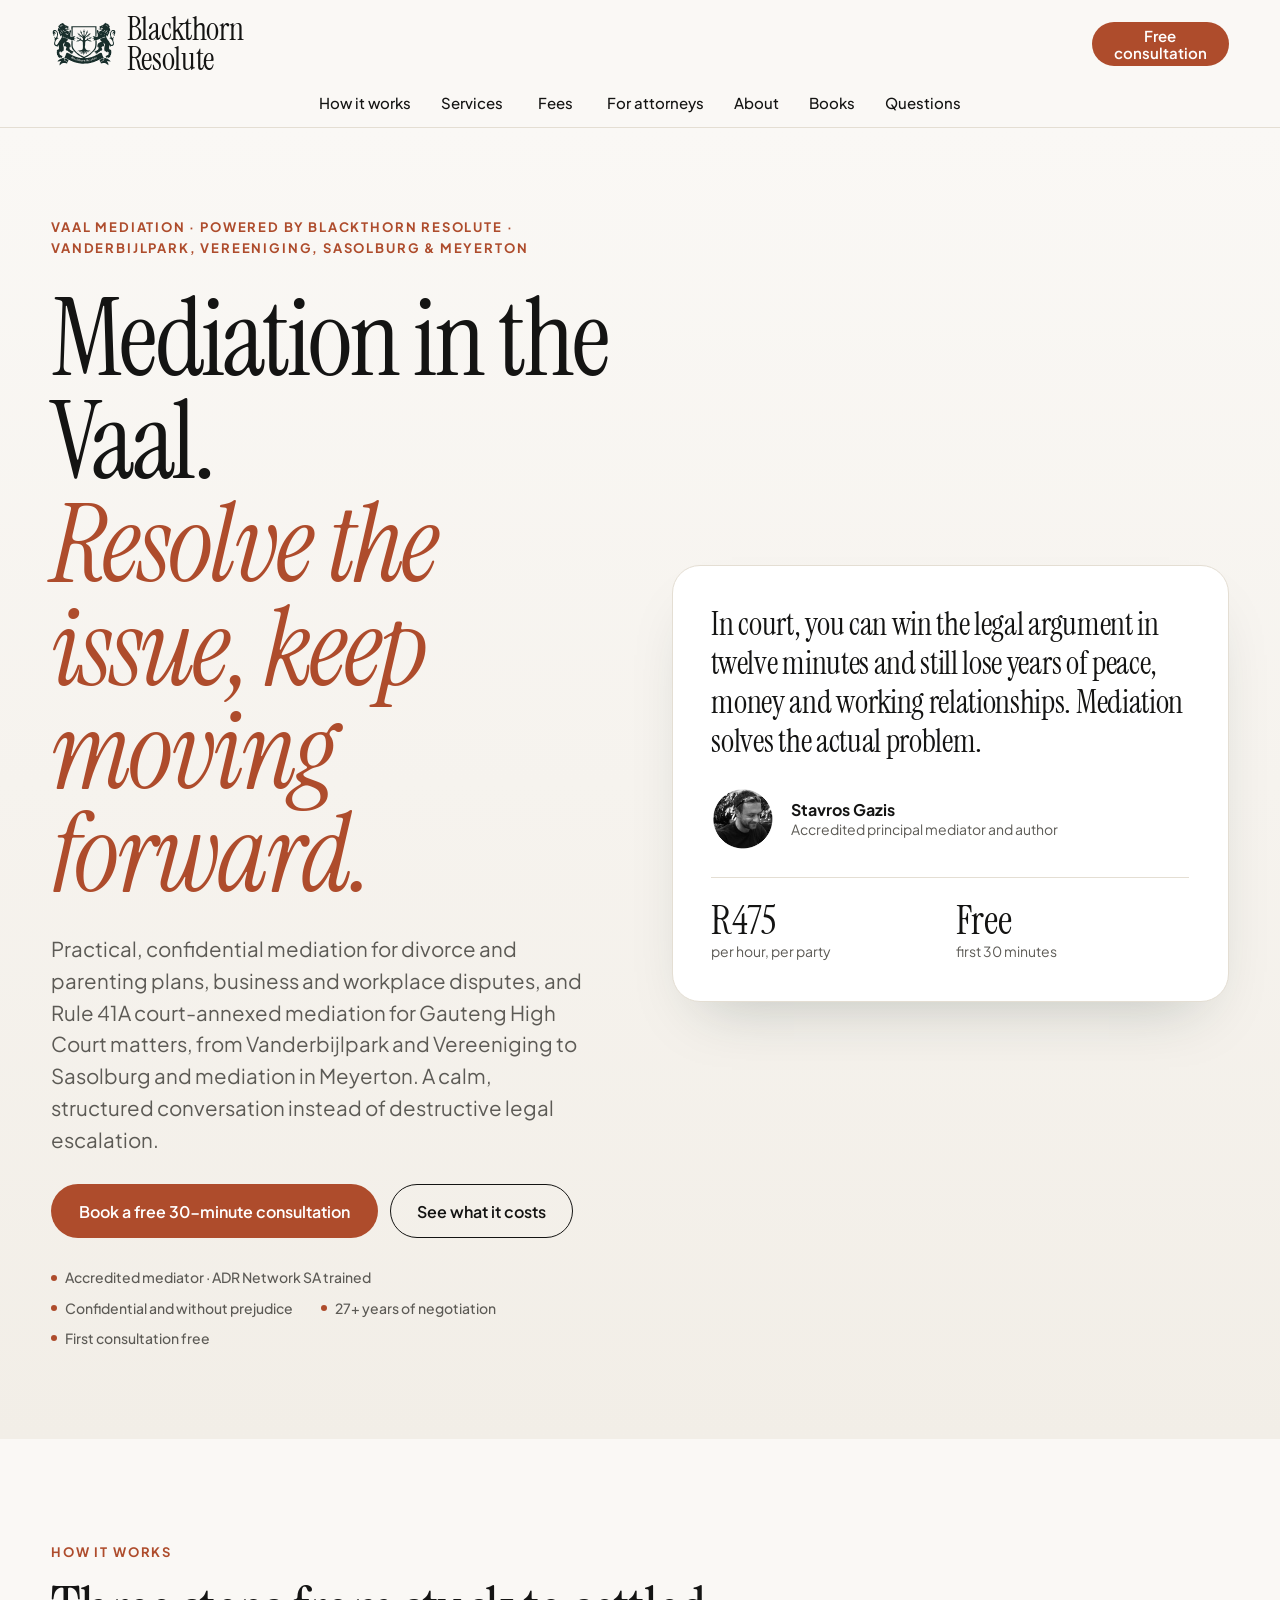
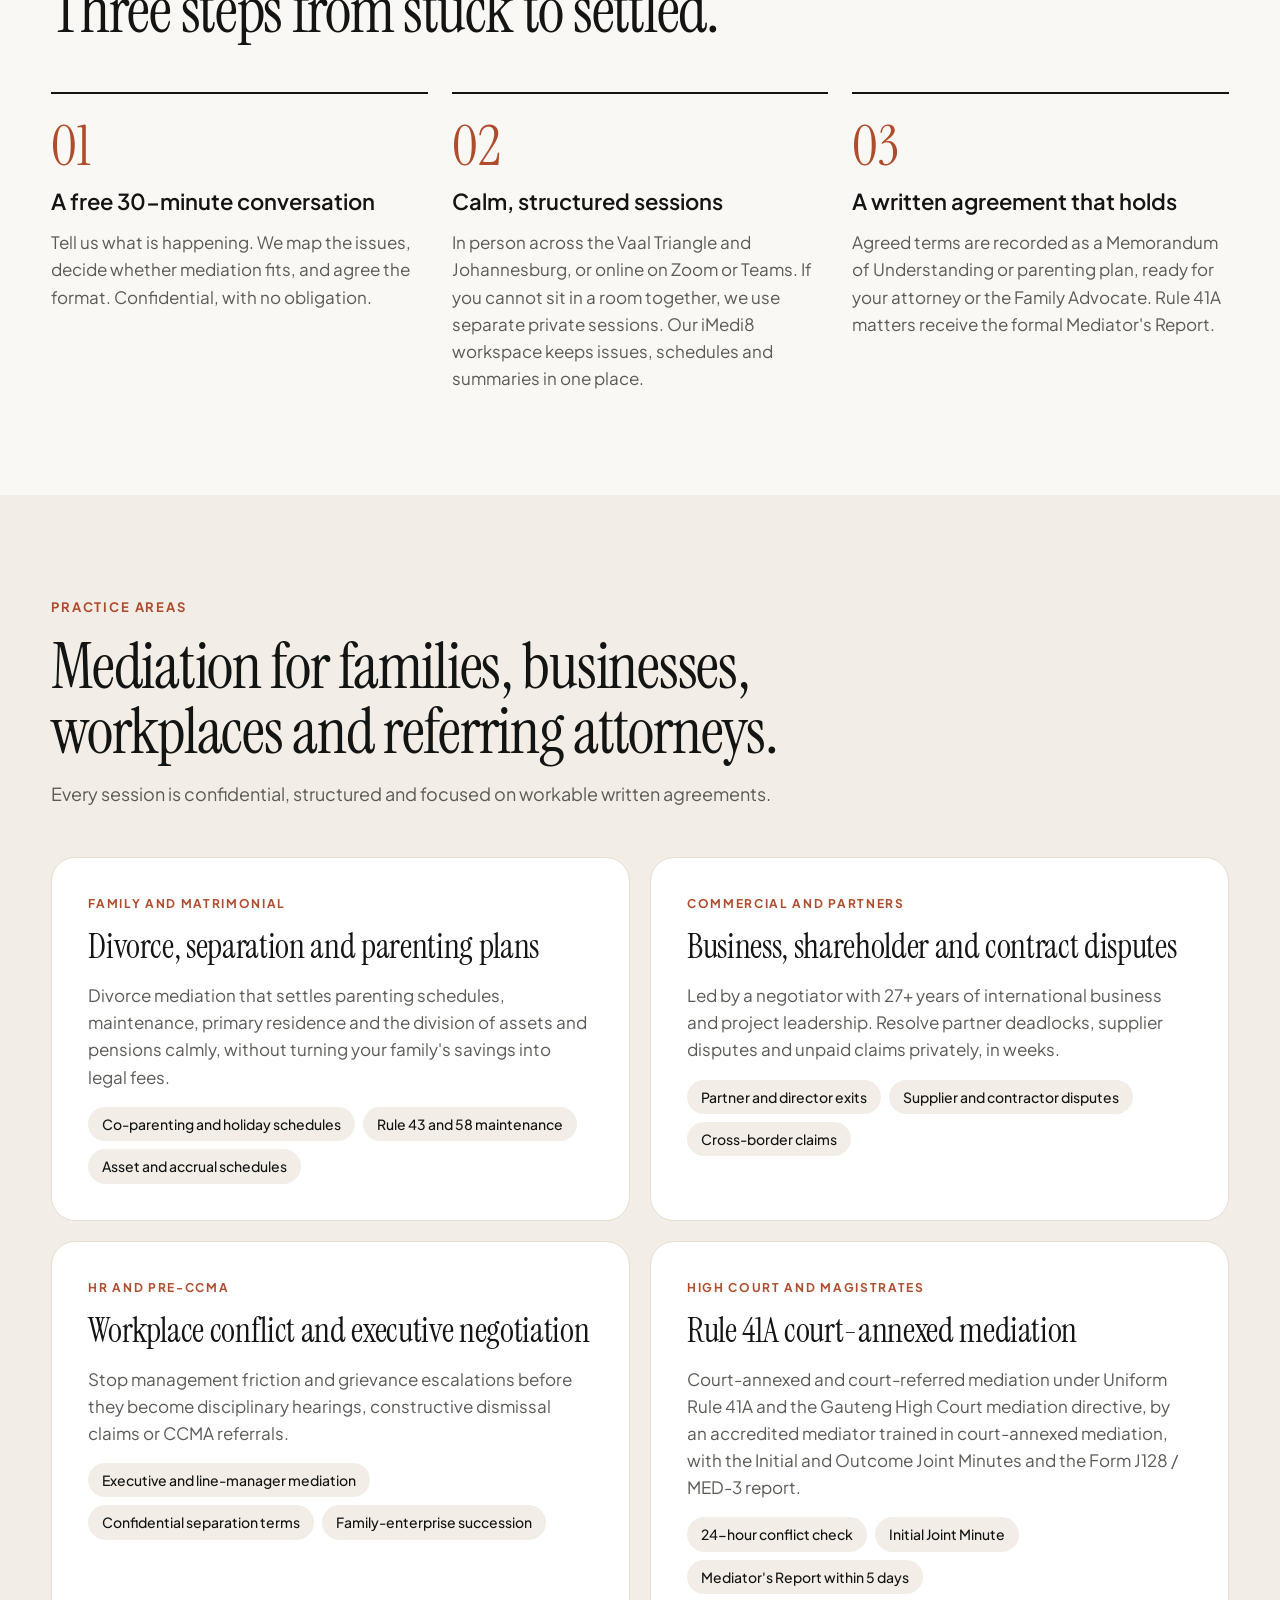
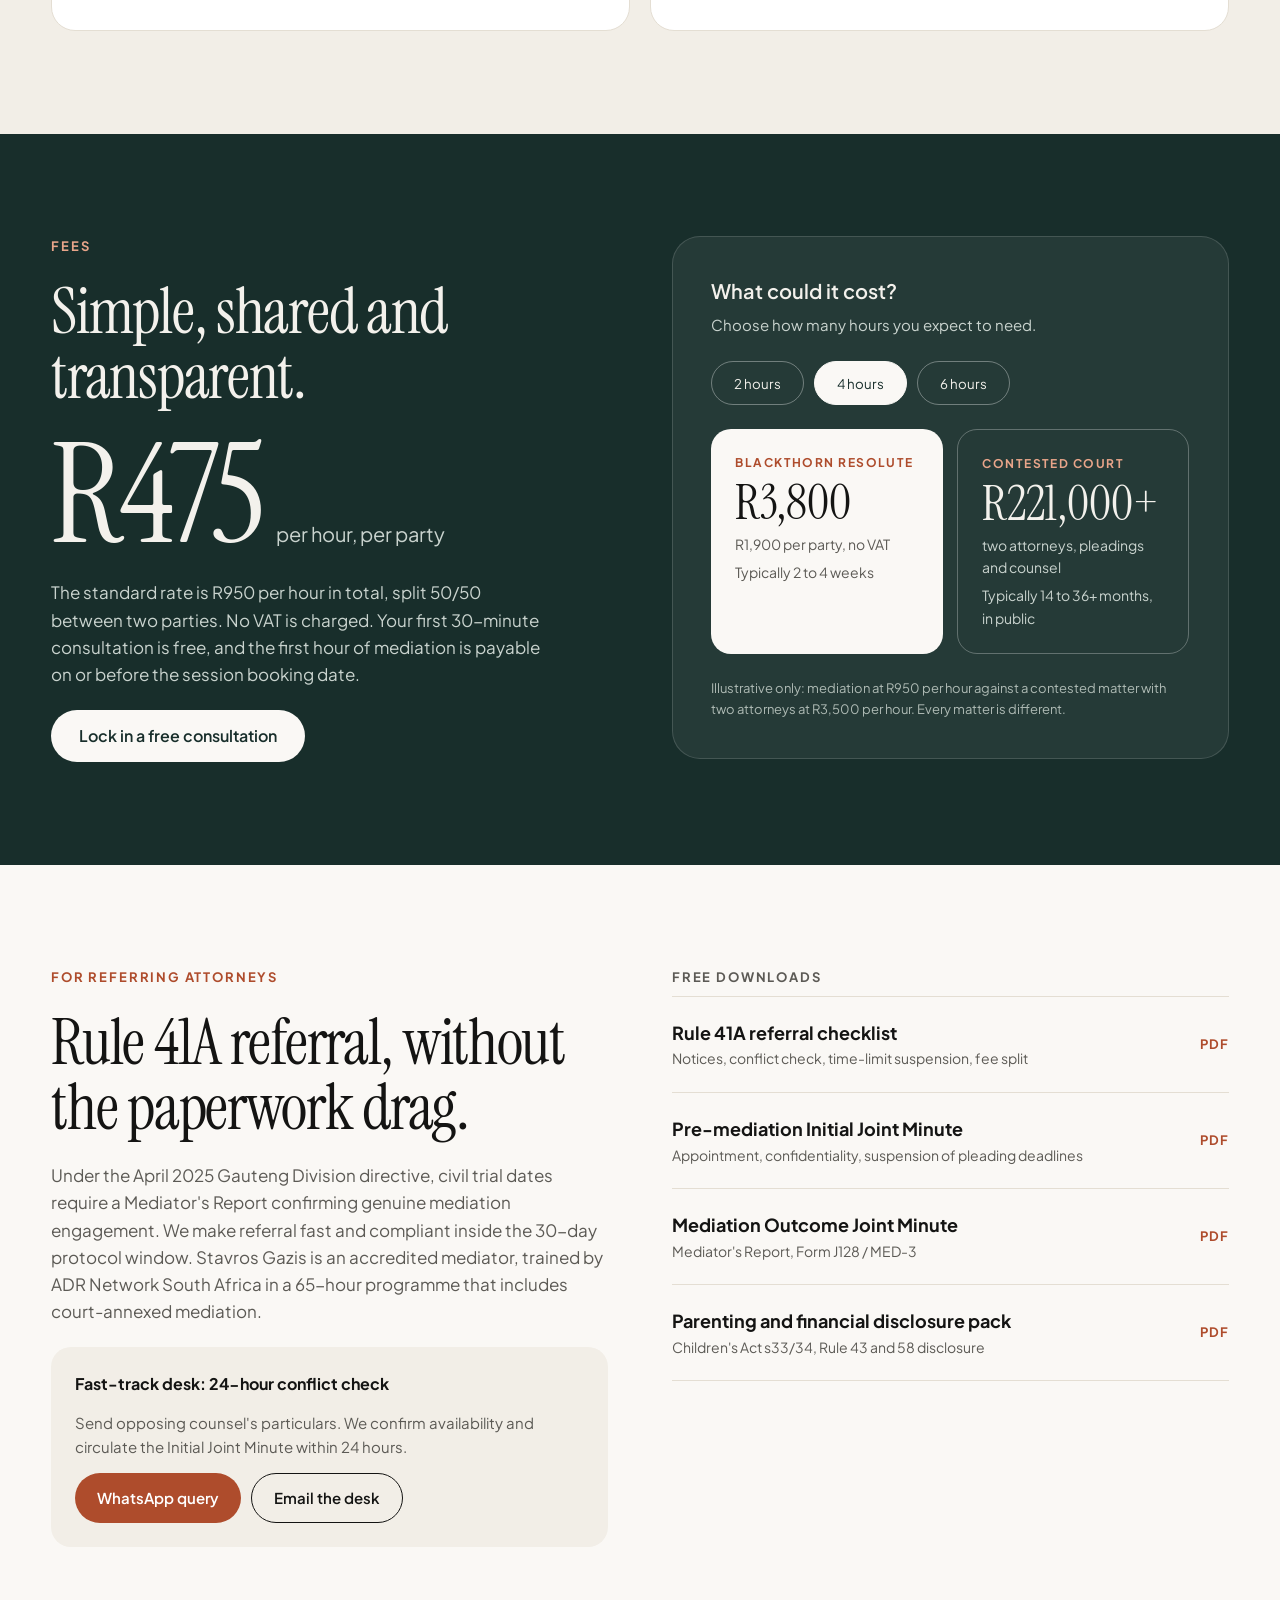
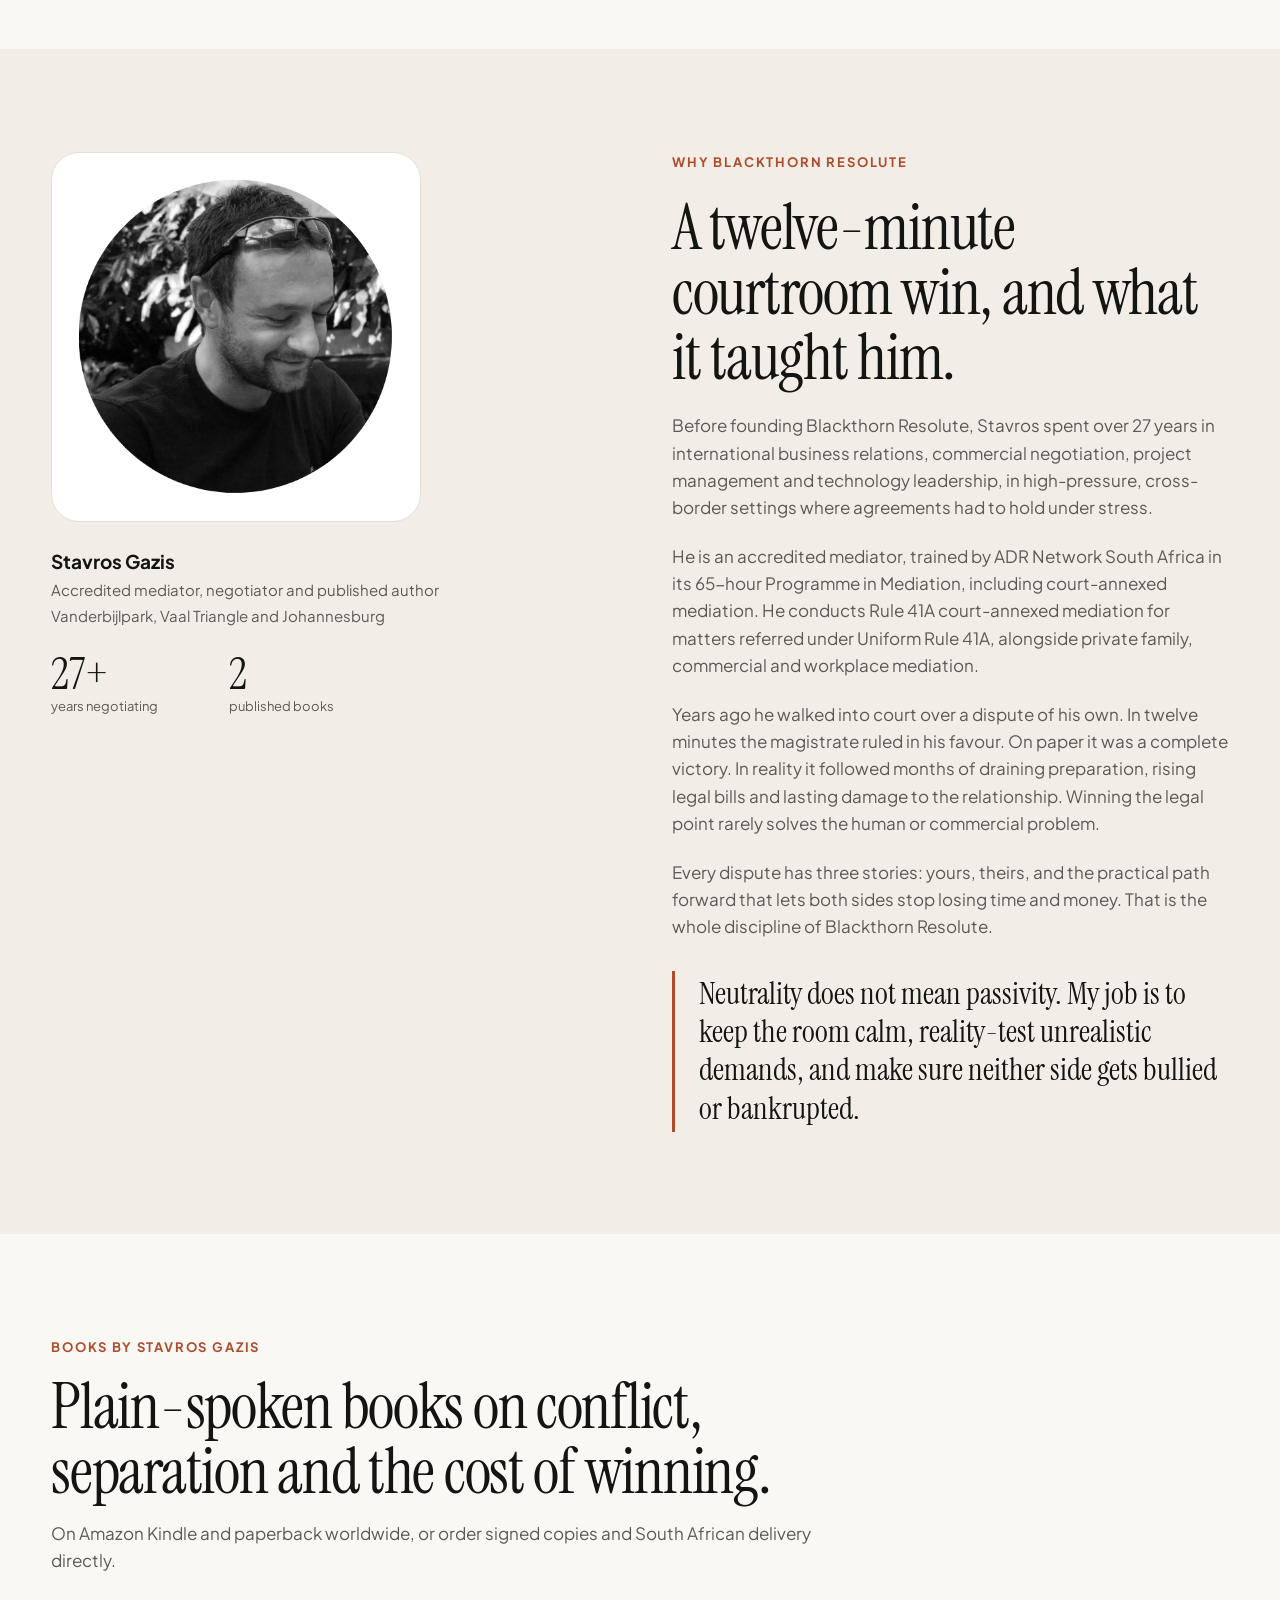
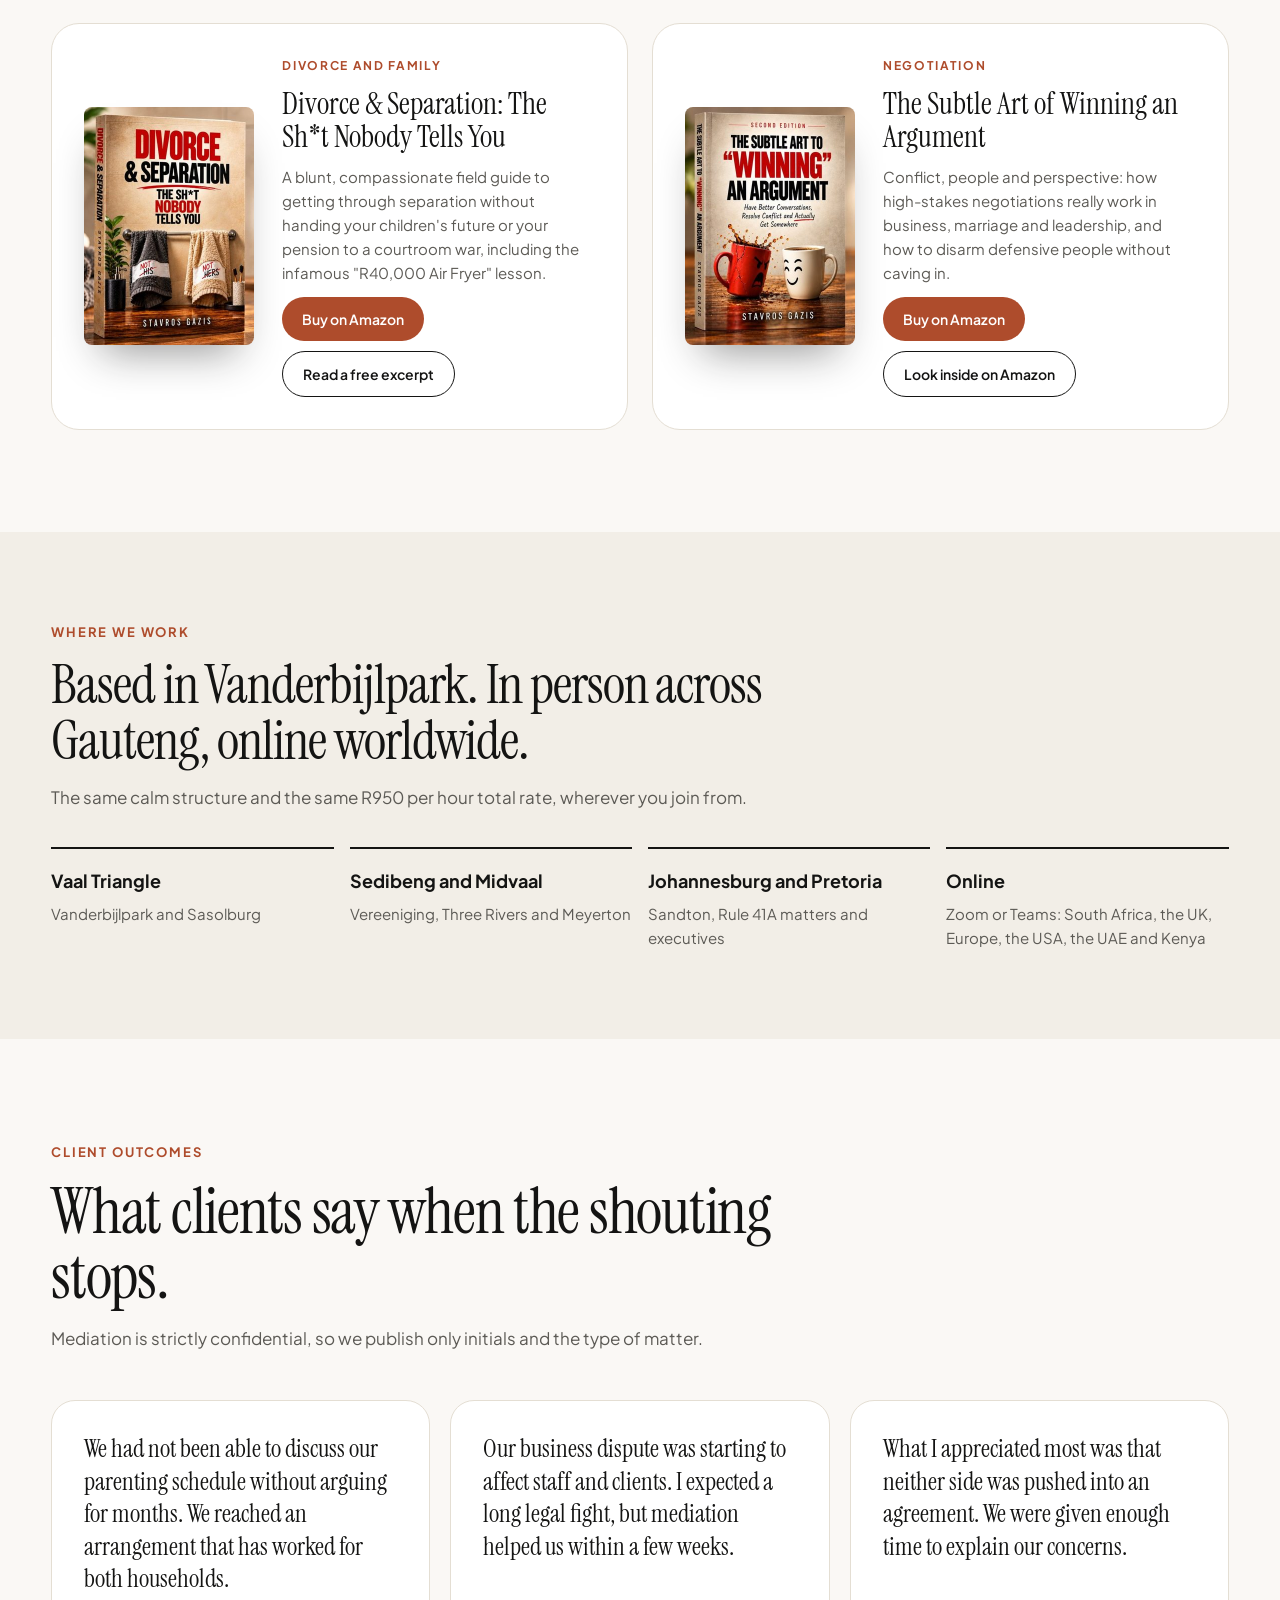
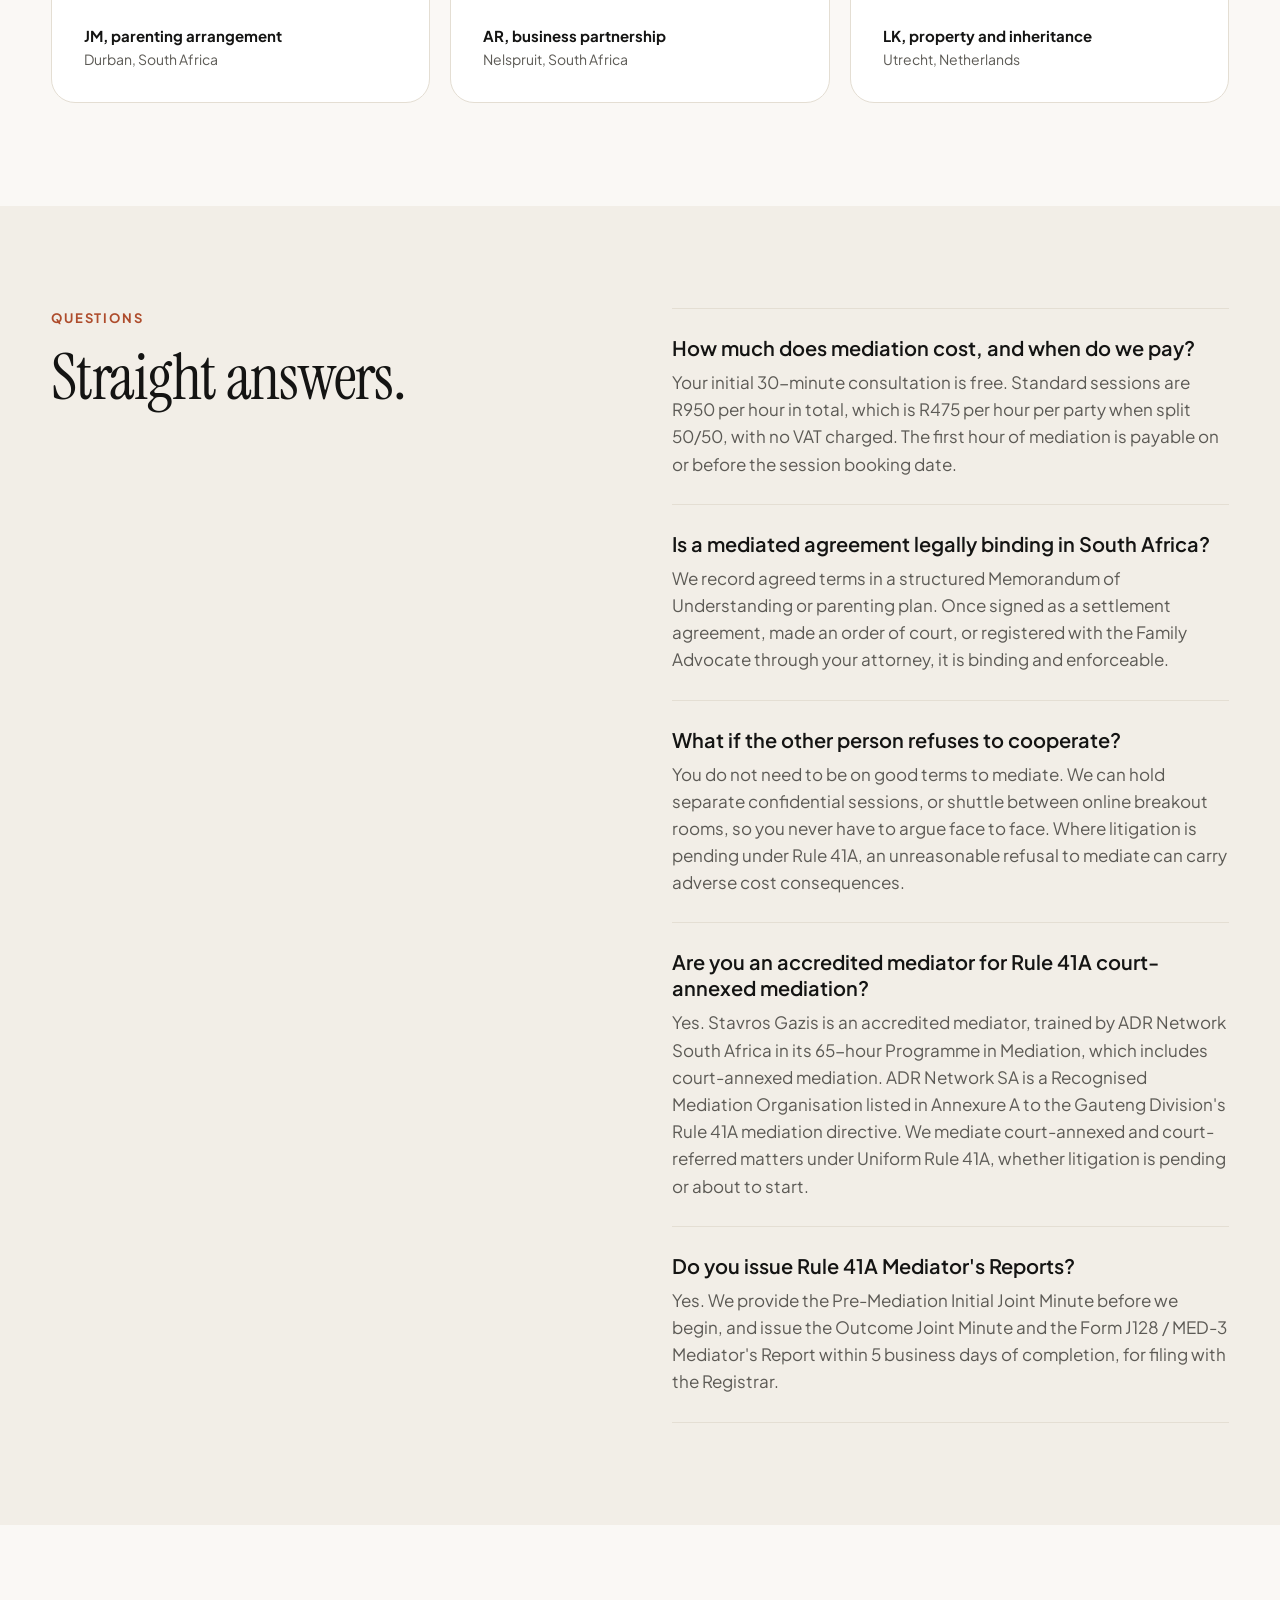
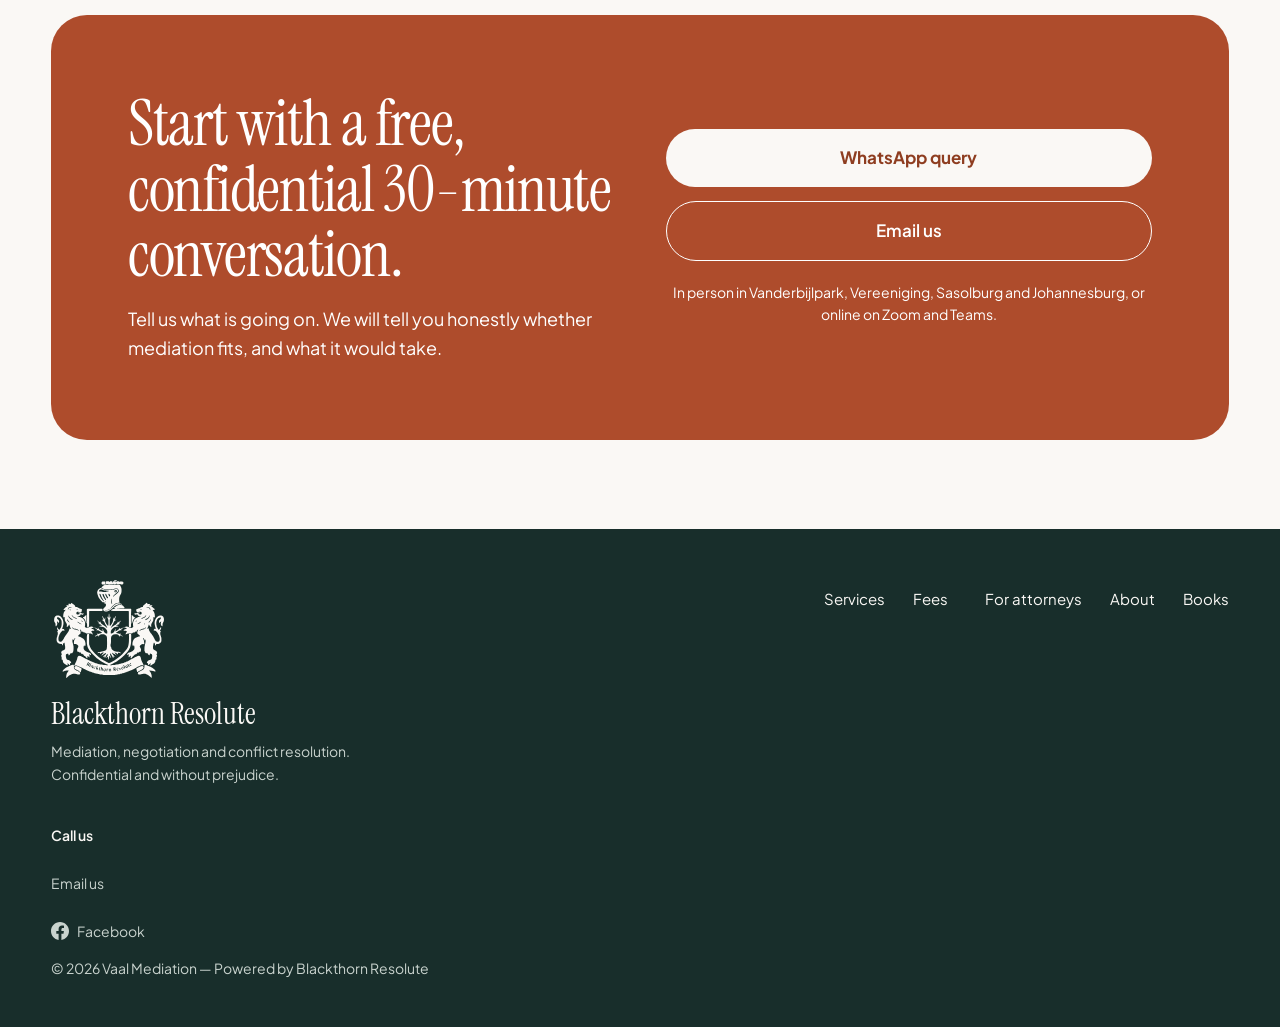
==== commit d6cfa584: "Add Vaal Mediation Facebook Page link to footer and sameAs JSON-LD" ====
--- a/index.html
+++ b/index.html
@@ -59,6 +59,9 @@
       "email": "support@blackthornresolute.co.za",
       "priceRange": "R475 per hour per party (R950/hr total, no VAT)",
       "currenciesAccepted": "ZAR",
+      "sameAs": [
+        "https://www.facebook.com/profile.php?id=61596187891990"
+      ],
       "knowsAbout": [
         "Uniform Rule 41A court-annexed mediation",
         "Court-referred mediation",
@@ -617,6 +620,7 @@
 <div style="display: flex; flex-direction: column; gap: 4px; font-size: 14px">
 <a href="tel:+27648987503" style="color: #FAF8F5; text-decoration: none; font-weight: 600; display: flex; align-items: center; min-height: 44px">Call us</a>
 <a href="mailto:support@blackthornresolute.co.za?subject=%5BVaalMediation.co.za%5D%20Mediation%20Enquiry&amp;body=Hi%20Stavros%2C%0A%0AI%20found%20you%20on%20VaalMediation.co.za%20and%20would%20like%20to%20book%20a%20free%2030-minute%20consultation.%0A%0AName%3A%0APhone%2FWhatsApp%3A%0AType%20of%20matter%3A%0A" style="color: #C9D3CE; text-decoration: none; display: flex; align-items: center; min-height: 44px">Email us</a>
+<a href="https://www.facebook.com/profile.php?id=61596187891990" target="_blank" rel="noopener" aria-label="Vaal Mediation on Facebook" style="color: #C9D3CE; text-decoration: none; display: flex; align-items: center; gap: 8px; min-height: 44px"><svg aria-hidden="true" focusable="false" width="18" height="18" viewBox="0 0 24 24" fill="currentColor"><path d="M24 12.07C24 5.41 18.63 0 12 0S0 5.41 0 12.07C0 18.1 4.39 23.1 10.13 24v-8.44H7.08v-3.49h3.05V9.41c0-3.02 1.79-4.69 4.53-4.69 1.31 0 2.68.24 2.68.24v2.97h-1.51c-1.49 0-1.96.93-1.96 1.89v2.25h3.33l-.53 3.49h-2.8V24C19.61 23.1 24 18.1 24 12.07z"/></svg>Facebook</a>
 <span>© 2026 Vaal Mediation — Powered by Blackthorn Resolute</span>
 </div>
 </div>
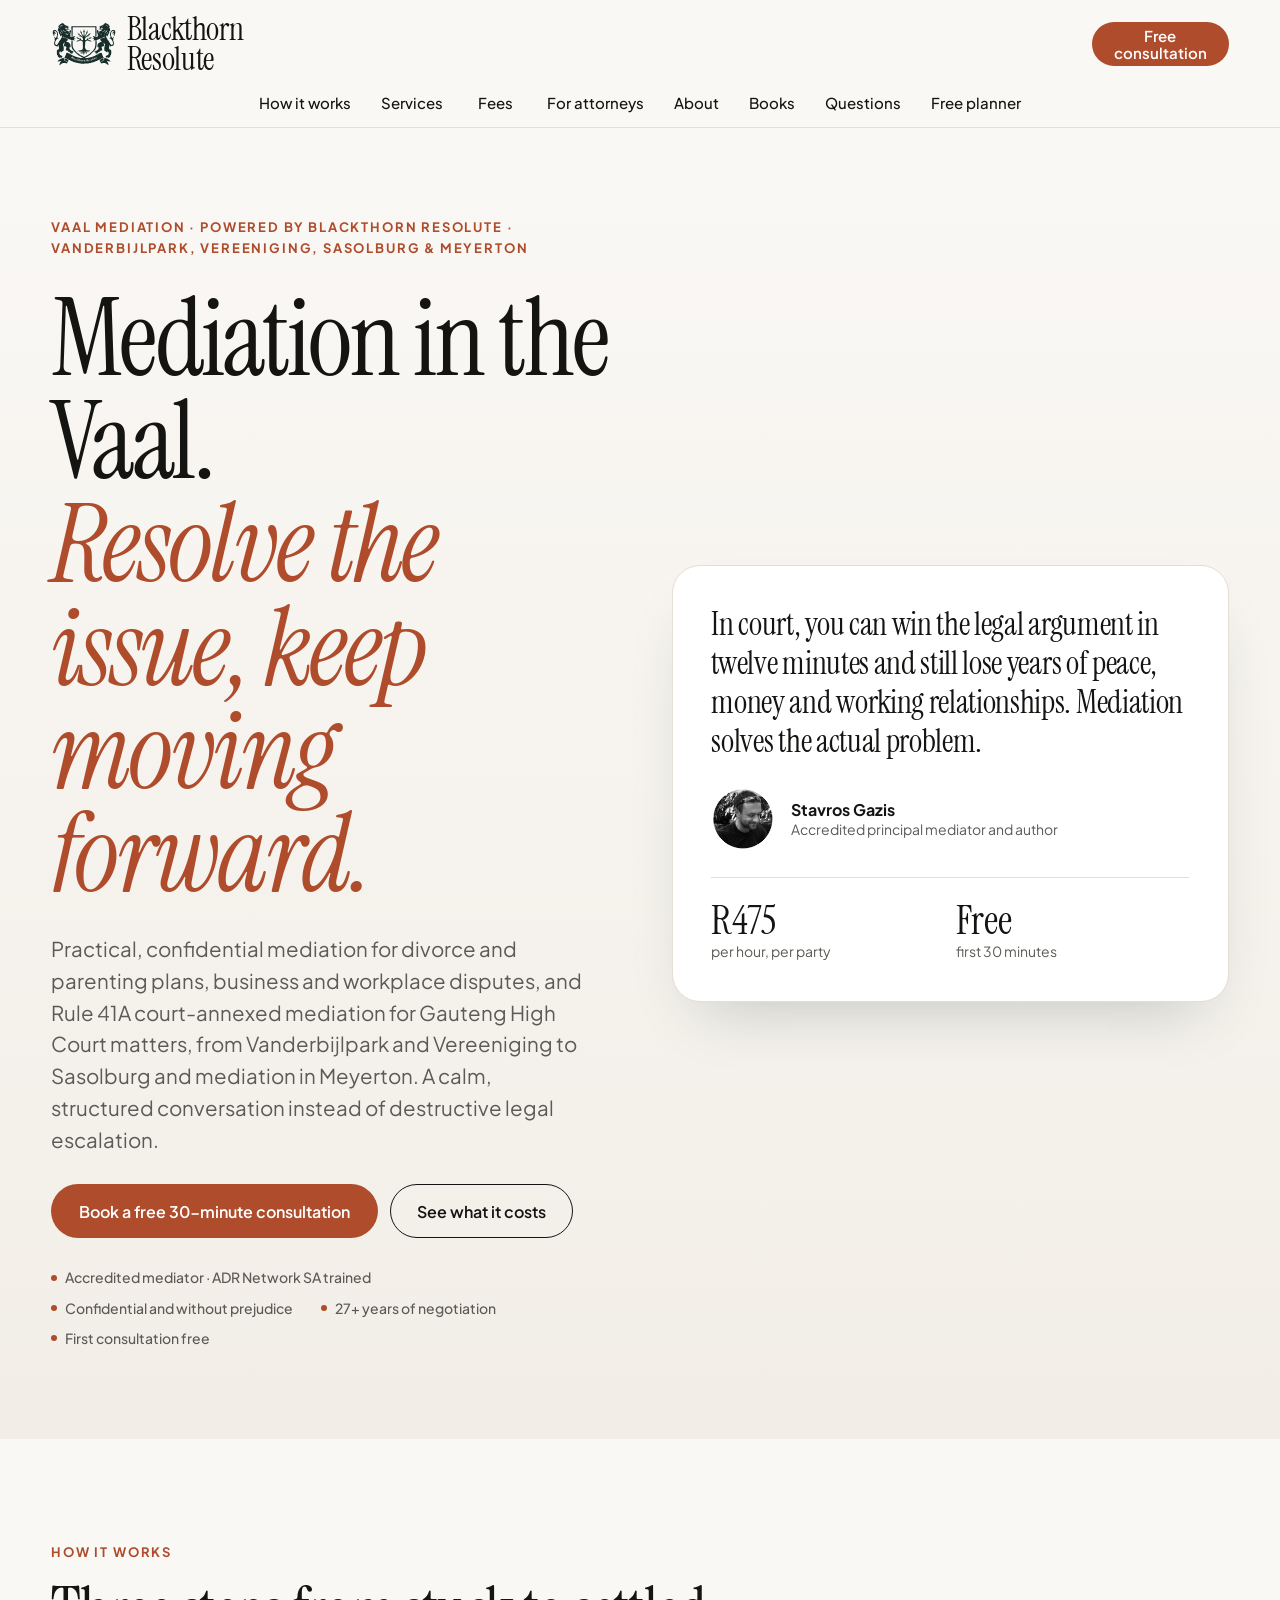
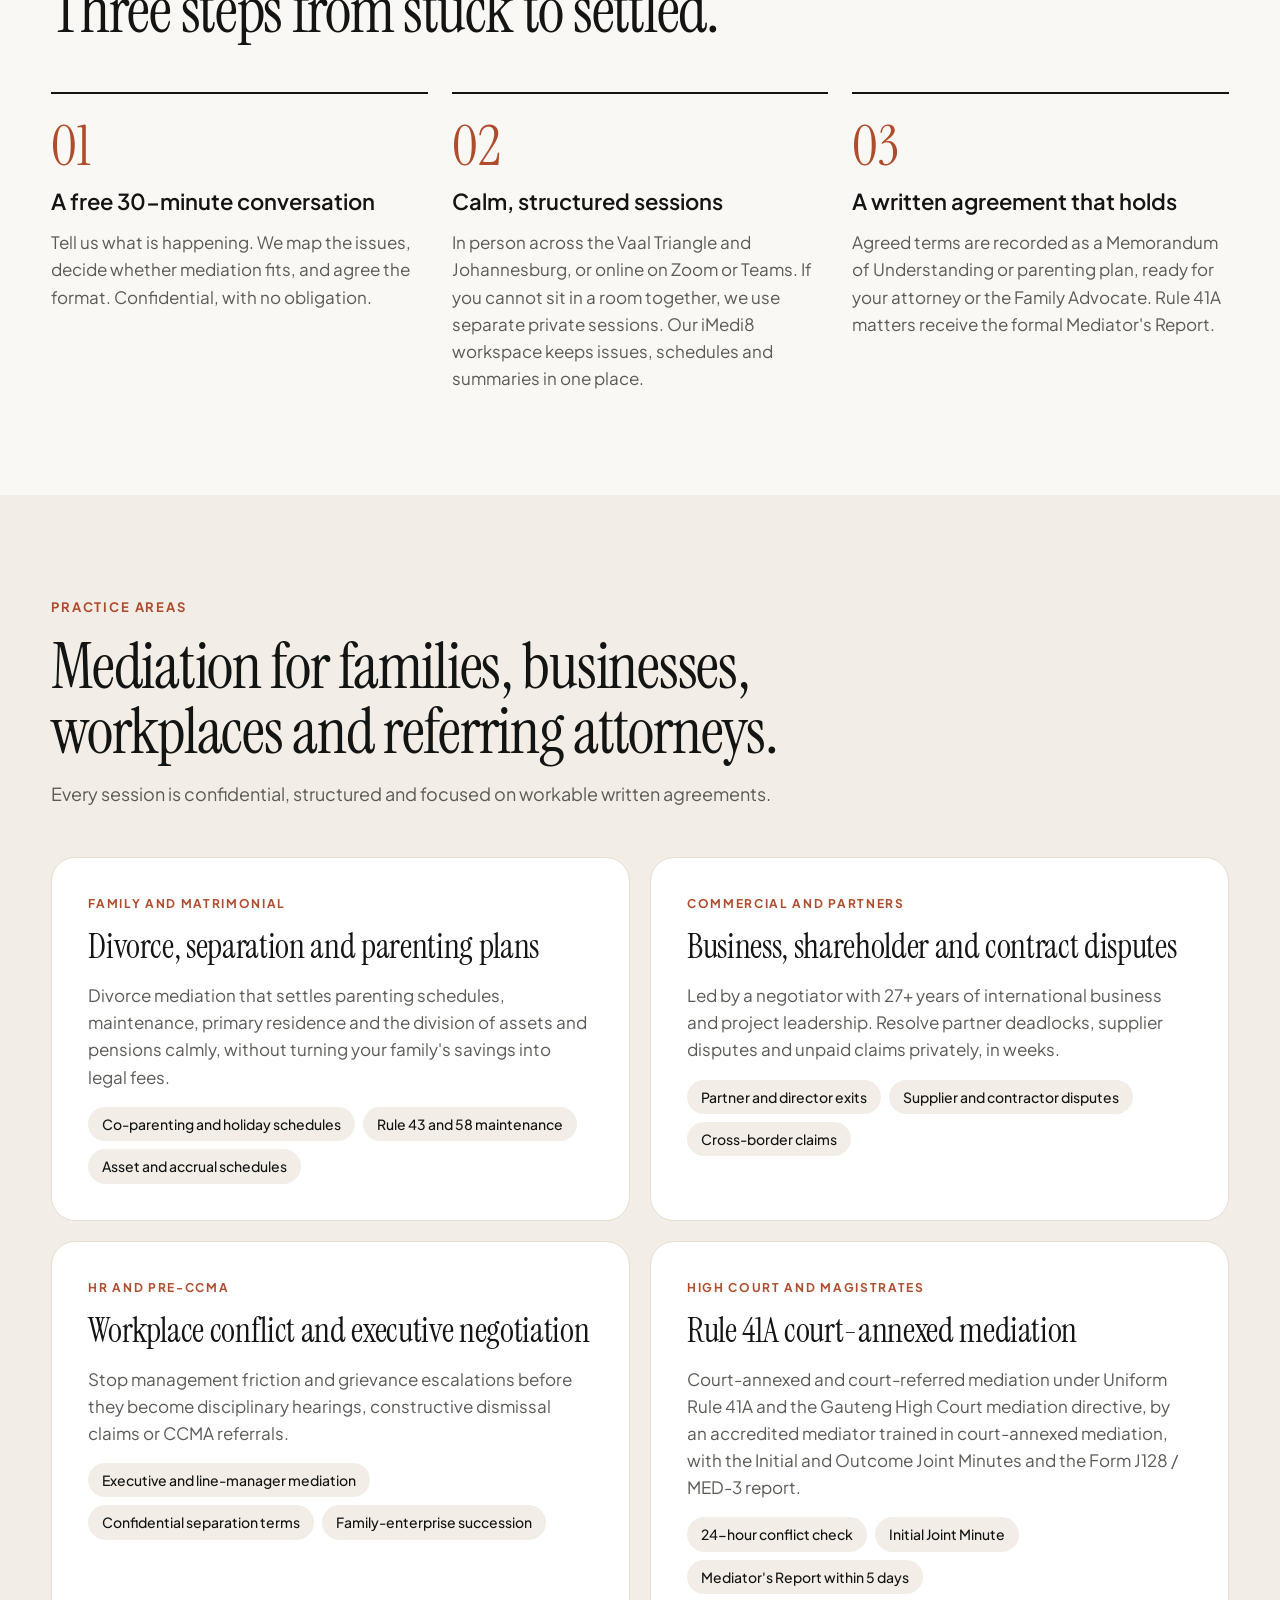
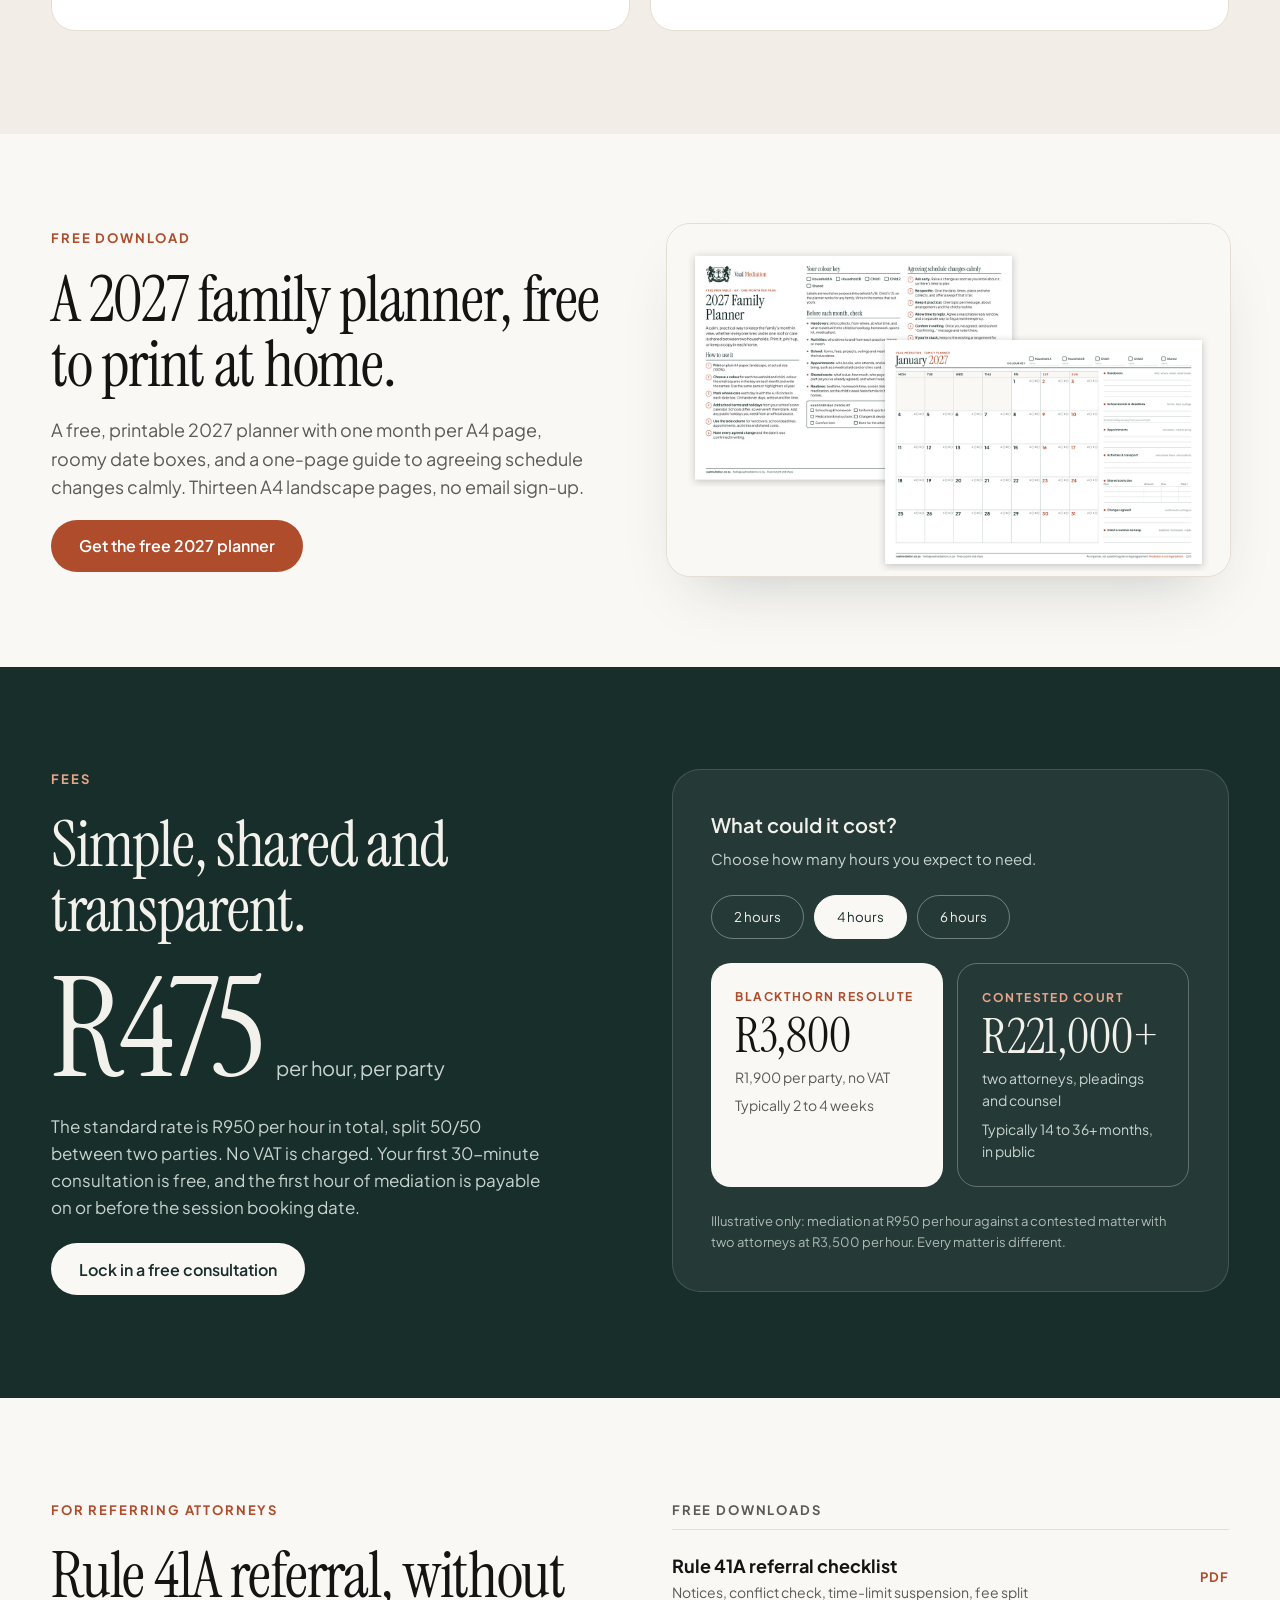
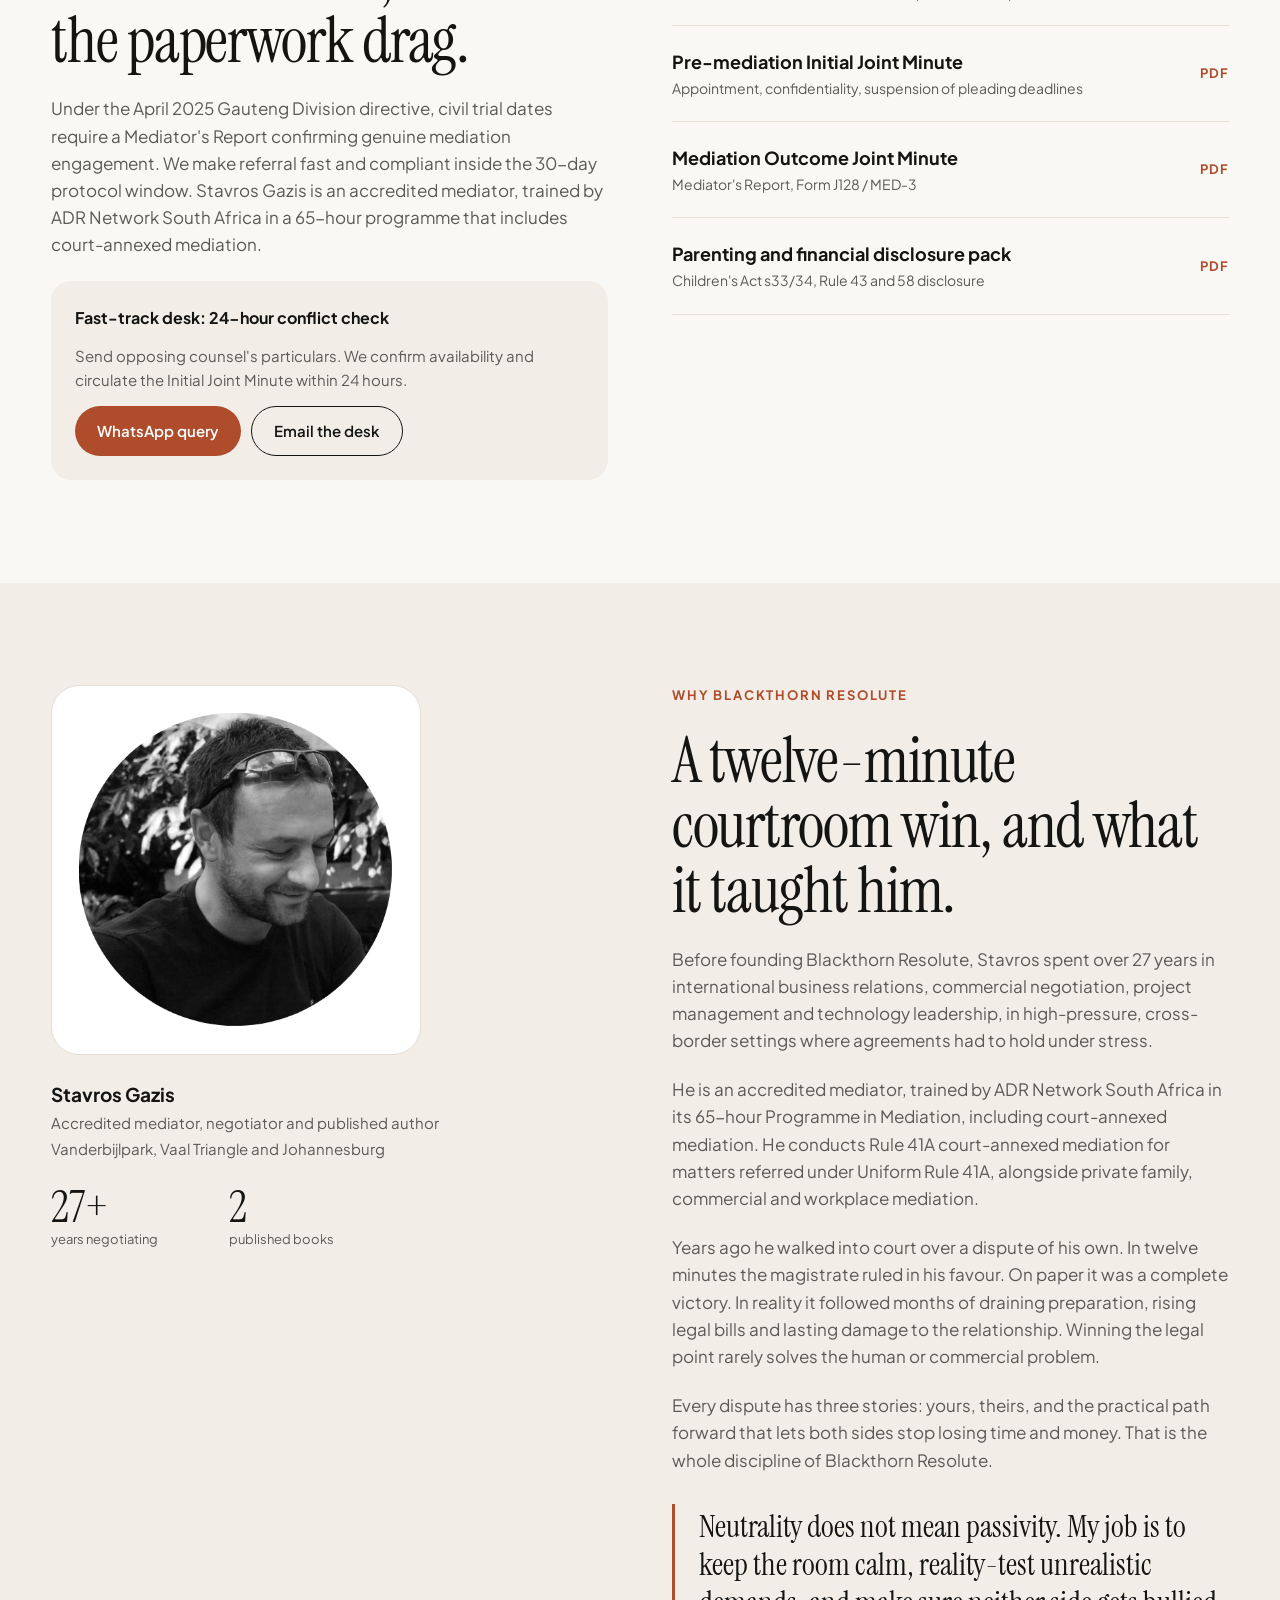
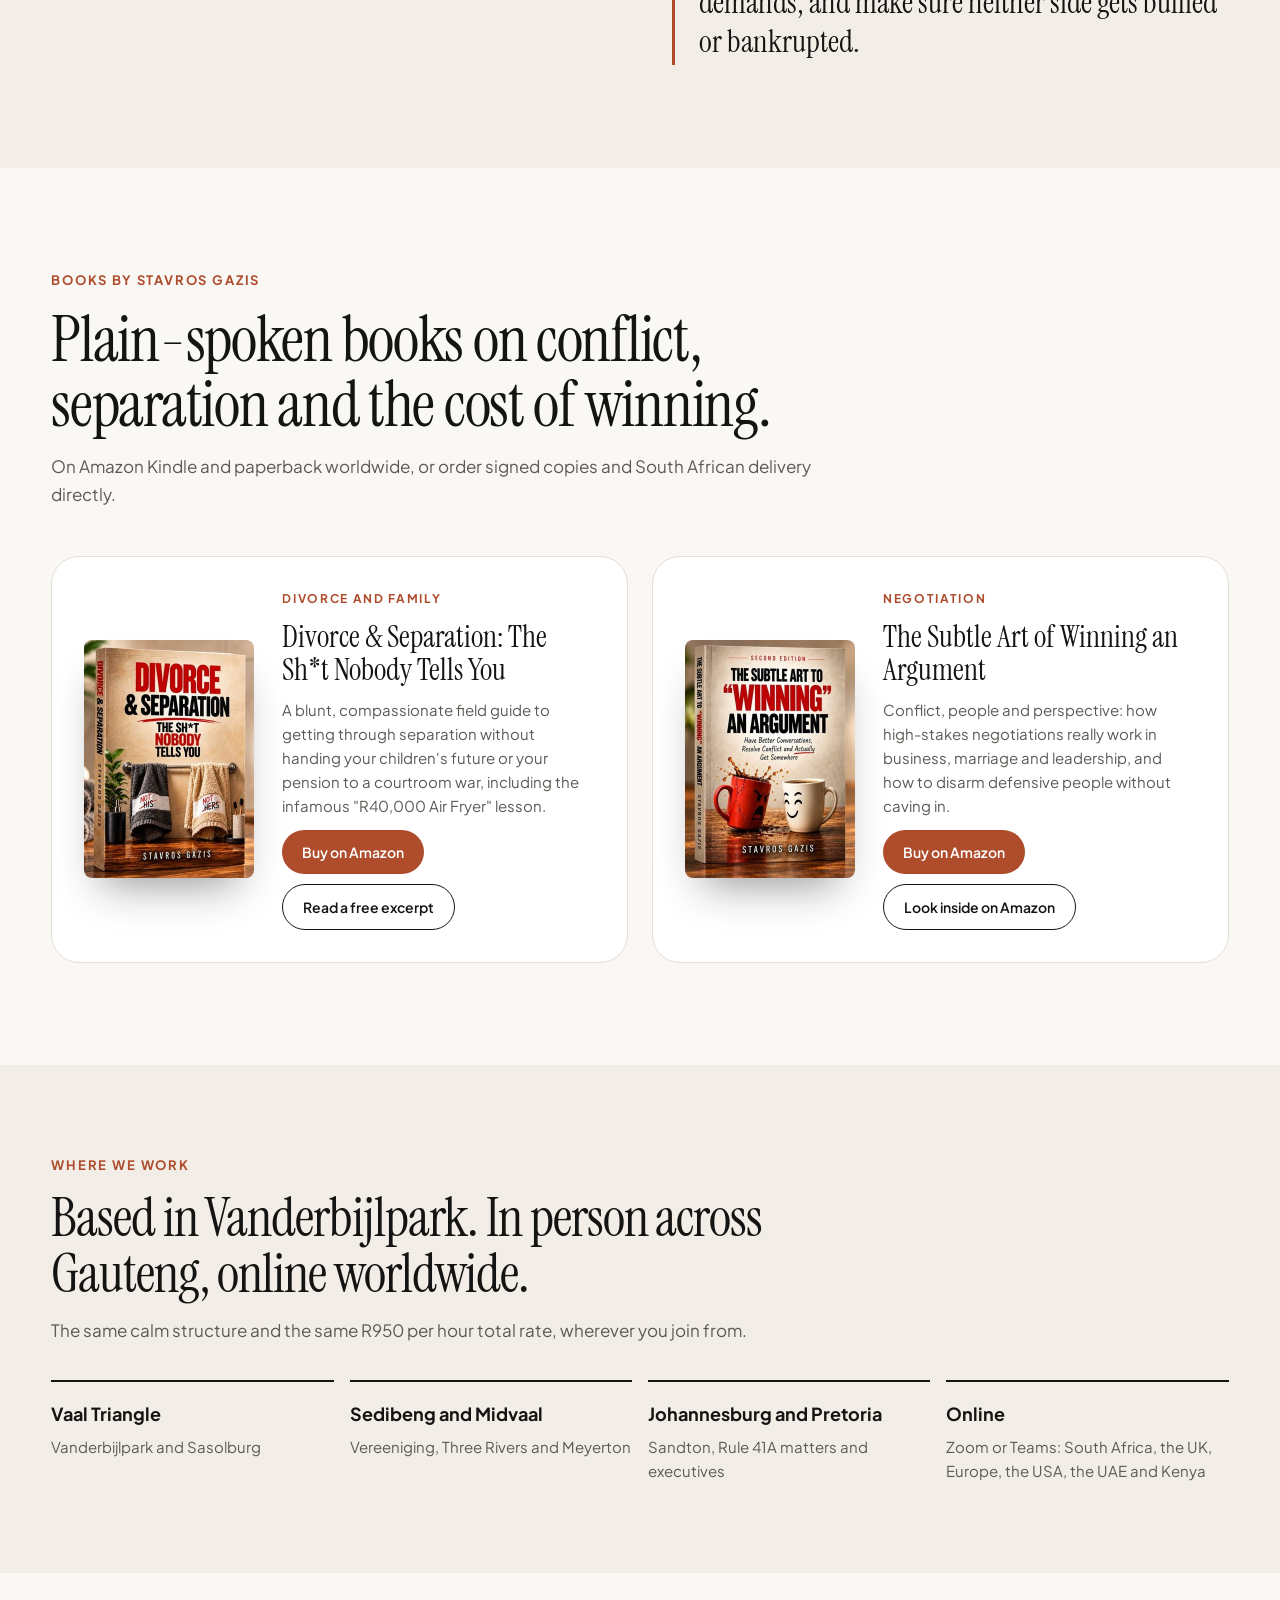
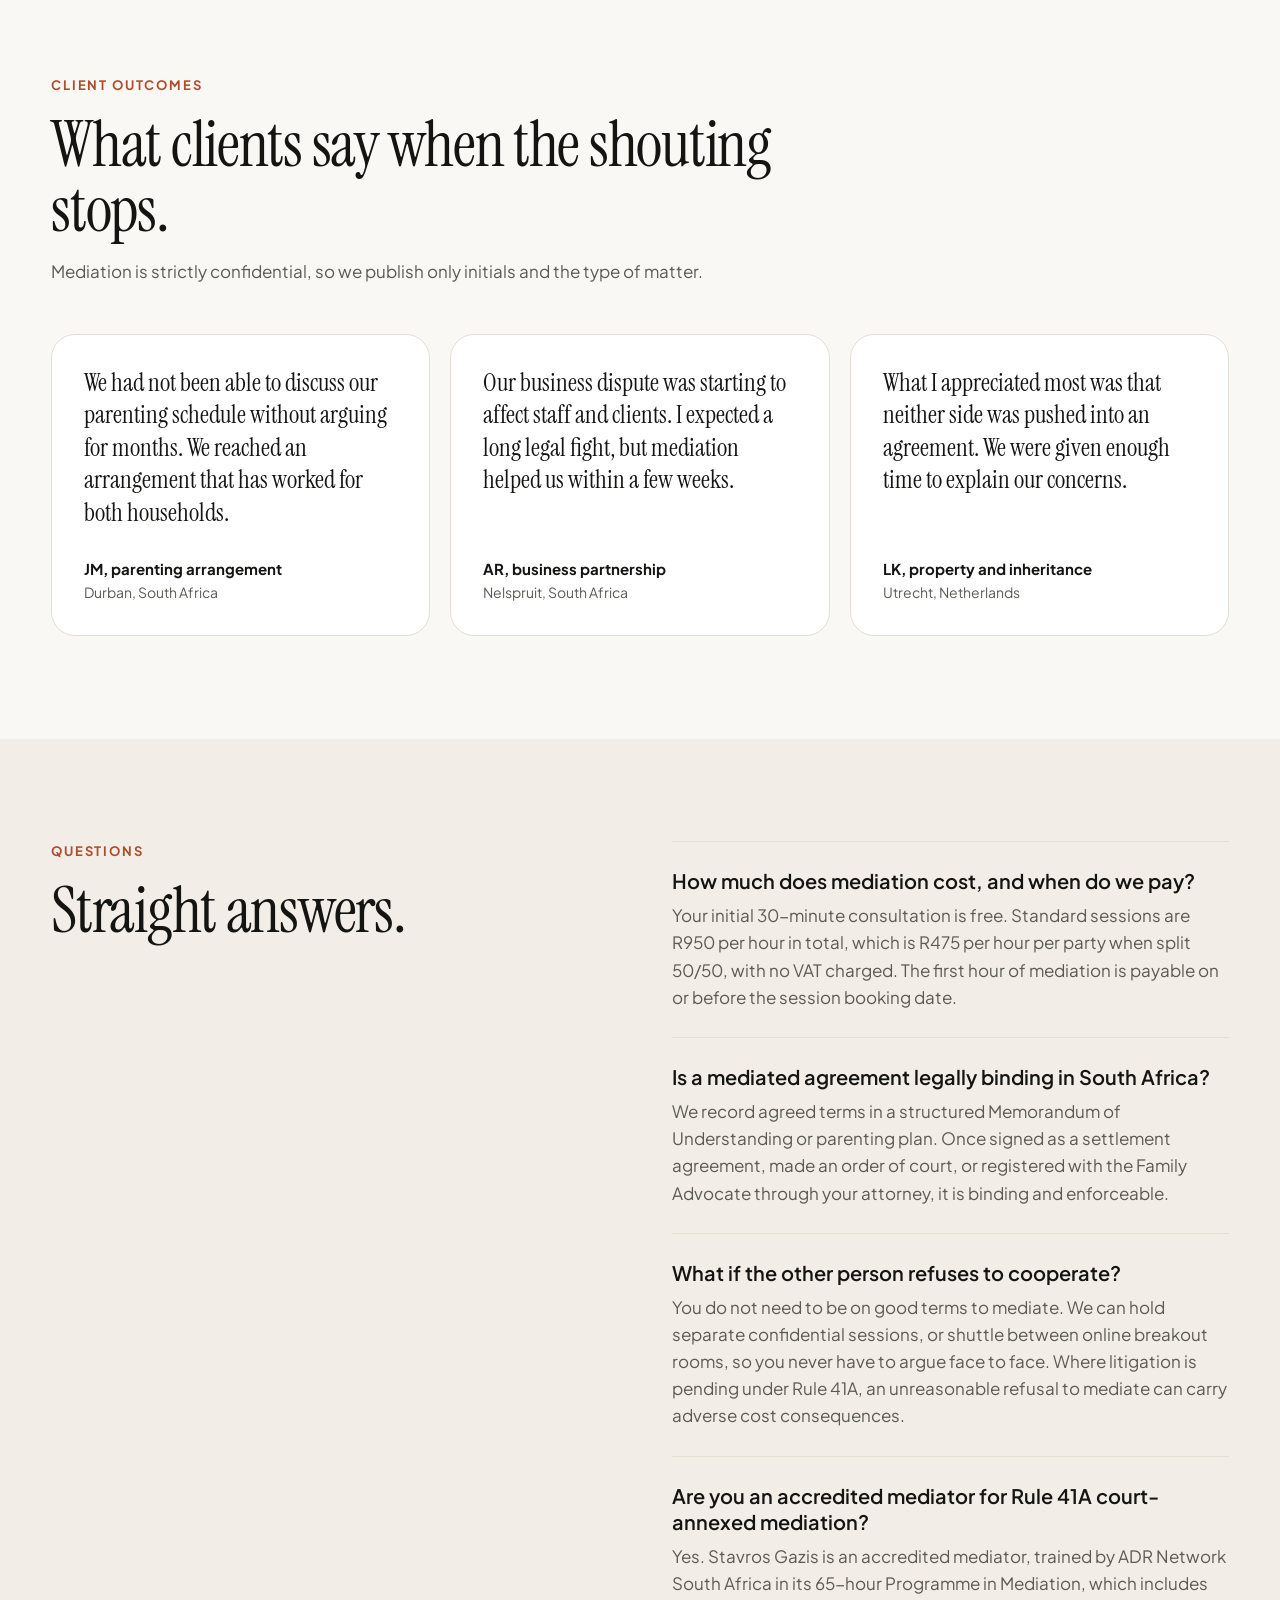
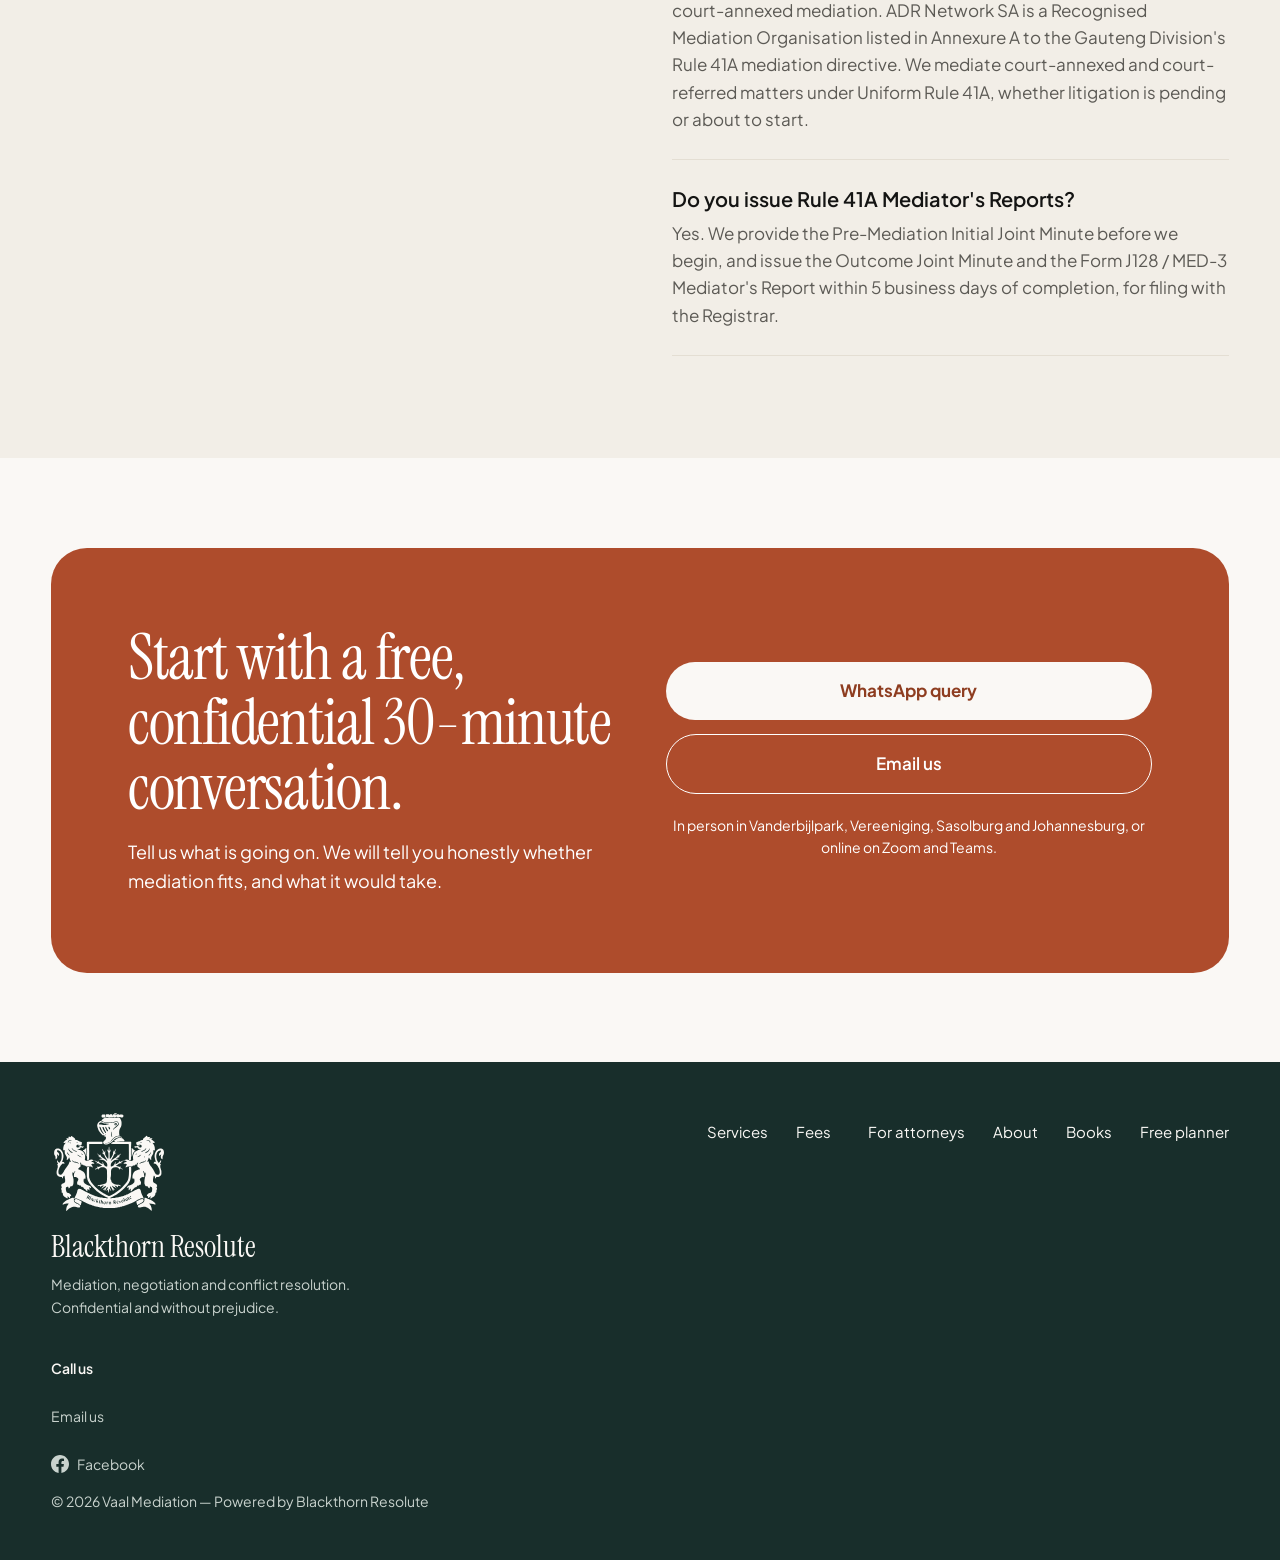
==== commit cdcade33: "Link the free 2027 family planner from the homepage" ====
--- a/index.html
+++ b/index.html
@@ -267,6 +267,7 @@
 <a href="#about" style="color: var(--ink); text-decoration: none; font-size: 15px; font-weight: 500; padding: 12px 0; min-height: 44px; box-sizing: border-box">About</a>
 <a href="#books" style="color: var(--ink); text-decoration: none; font-size: 15px; font-weight: 500; padding: 12px 0; min-height: 44px; box-sizing: border-box">Books</a>
 <a href="#questions" style="color: var(--ink); text-decoration: none; font-size: 15px; font-weight: 500; padding: 12px 0; min-height: 44px; box-sizing: border-box">Questions</a>
+<a href="family-planner-2027/" style="color: var(--ink); text-decoration: none; font-size: 15px; font-weight: 500; padding: 12px 0; min-height: 44px; box-sizing: border-box">Free planner</a>
 </nav>
 </header>
 
@@ -379,6 +380,21 @@
 </ul>
 </article>
 </div>
+</div>
+</section>
+
+<!-- ============ FREE 2027 PLANNER ============ -->
+<section id="planner" style="background: var(--paper)">
+<div style="max-width: 1240px; margin: 0 auto; padding: clamp(56px, 7vw, 96px) clamp(20px, 4vw, 56px); display: grid; grid-template-columns: repeat(auto-fit, minmax(min(100%, 360px), 1fr)); gap: clamp(28px, 4vw, 56px); align-items: center">
+<div style="display: flex; flex-direction: column; gap: 18px">
+<p style="margin: 0; font-size: 13px; font-weight: 700; letter-spacing: 0.14em; text-transform: uppercase; color: var(--clay)">Free download</p>
+<h2 style="margin: 0; font-family: 'Instrument Serif', Georgia, serif; font-weight: 400; font-size: clamp(38px, 5vw, 64px); line-height: 1.02; letter-spacing: -0.02em">A 2027 family planner, free to print at home.</h2>
+<p style="margin: 0; color: var(--muted); font-size: 18px; max-width: 540px">A free, printable 2027 planner with one month per A4 page, roomy date boxes, and a one-page guide to agreeing schedule changes calmly. Thirteen A4 landscape pages, no email sign-up.</p>
+<a href="family-planner-2027/" style="align-self: flex-start; display: inline-flex; align-items: center; justify-content: center; min-height: 52px; padding: 0 28px; border-radius: 999px; background: var(--clay); color: #fff; font-weight: 600; font-size: 16px; text-decoration: none">Get the free 2027 planner</a>
+</div>
+<a href="family-planner-2027/" style="display: block; text-decoration: none">
+<img src="downloads/preview.png" alt="Preview of the free 2027 family planner, showing the how-to guide and the January page" width="1600" height="1000" loading="lazy" decoding="async" style="width: 100%; height: auto; border-radius: 24px; border: 1px solid var(--line); box-shadow: 0 30px 60px -30px rgba(24,46,43,0.25); display: block; background: #fff">
+</a>
 </div>
 </section>
 
@@ -616,6 +632,7 @@
 <a href="#attorneys" style="color: #FAF8F5; text-decoration: none; padding: 10px 0">For attorneys</a>
 <a href="#about" style="color: #FAF8F5; text-decoration: none; padding: 10px 0">About</a>
 <a href="#books" style="color: #FAF8F5; text-decoration: none; padding: 10px 0">Books</a>
+<a href="family-planner-2027/" style="color: #FAF8F5; text-decoration: none; padding: 10px 0">Free planner</a>
 </nav>
 <div style="display: flex; flex-direction: column; gap: 4px; font-size: 14px">
 <a href="tel:+27648987503" style="color: #FAF8F5; text-decoration: none; font-weight: 600; display: flex; align-items: center; min-height: 44px">Call us</a>
